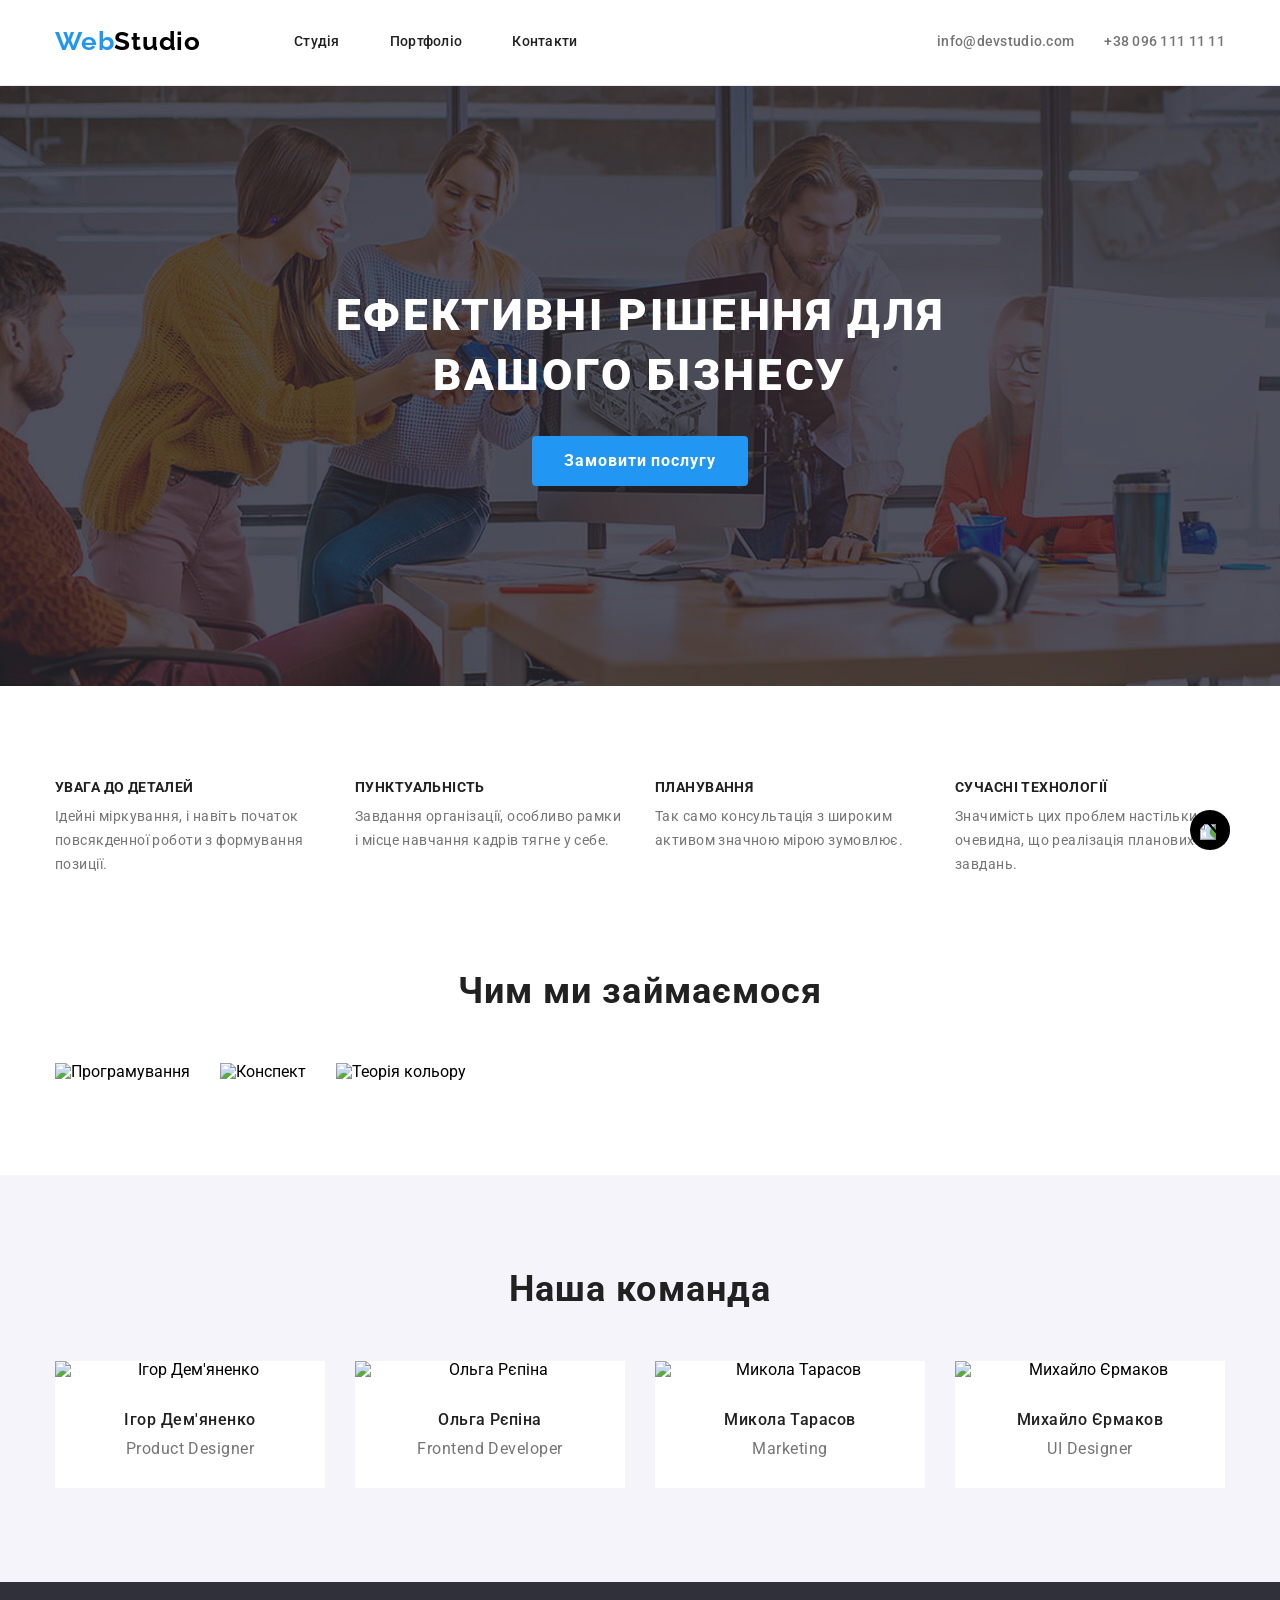
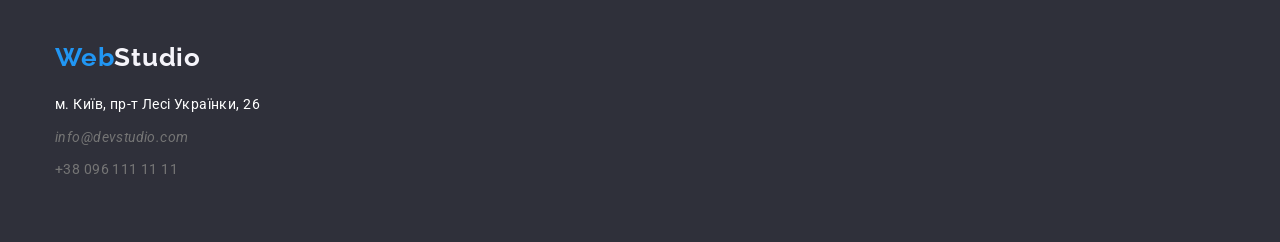
==== index.html @ 27363572 "shadow fix" ====
<!doctype html>
<html lang="uk">
  <head>
    <meta charset="UTF-8" />
    <meta name="viewport" content="width=device-width, initial-scale=1.0" />
    <title>WebStudio</title>
    <link
      rel="stylesheet"
      href="https://cdnjs.cloudflare.com/ajax/libs/modern-normalize/3.0.1/modern-normalize.min.css"
      integrity="sha512-q6WgHqiHlKyOqslT/lgBgodhd03Wp4BEqKeW6nNtlOY4quzyG3VoQKFrieaCeSnuVseNKRGpGeDU3qPmabCANg=="
      crossorigin="anonymous"
      referrerpolicy="no-referrer"
    />
    <link rel="preconnect" href="https://fonts.googleapis.com" />
    <link rel="preconnect" href="https://fonts.gstatic.com" crossorigin />
    <link
      href="https://fonts.googleapis.com/css2?family=Raleway:ital,wght@0,100..900;1,100..900&family=Roboto:ital,wght@0,100..900;1,100..900&display=swap"
      rel="stylesheet"
    />
    <link rel="stylesheet" href="css/reset.css" />
    <link rel="stylesheet" href="css/style.css" />
  
  </head>

  <body>
    <header class="header">
      <div class="container header-wrap">
        <a href="./index.html" class="header-logo">Web<span class="logo-accent">Studio</span></a>
<button class="mobile-menu-button" type="button" aria-label="Відкрити меню" aria-expanded="false">
  <span></span>
  <span></span>
  <span></span>
</button>

<div class="mobile-menu">
  <nav class="mobile-menu-nav" aria-label="Мобільна навігація">
    <ul>
      <li><a href="./index.html">Студія</a></li>
      <li><a href="./portfolio.html">Портфоліо</a></li>
      <li><a href="#">Контакти</a></li>
    </ul>
  </nav>

  <address class="mobile-menu-contacts">
    <a class="mobile-menu-phone" href="tel:+380961111111">+38 096 111 11 11</a>
    <a class="mobile-menu-mail" href="mailto:info@devstudio.com">info@devstudio.com</a>
  </address>

  <ul class="mobile-menu-socials">
    <li><a href="#" aria-label="Instagram">Instagram</a></li>
    <li><a href="#" aria-label="Twitter">Twitter</a></li>
    <li><a href="#" aria-label="Facebook">Facebook</a></li>
    <li><a href="#" aria-label="LinkedIn">LinkedIn</a></li>
  </ul>
</div>

<div class="mobile-overlay"></div>

        <nav class="header-nav">
          <ul class="header-list">
            <li class="header-item">
              <a class="header-link" href="./index.html">Студія</a>
            </li>
            <li class="header-item">
              <a class="header-link" href="portfolio.html">Портфоліо</a>
            </li>
            <li class="header-item">
              <a class="header-link" href="#">Контакти</a>
            </li>
          </ul>
        </nav>
        <address class="header-contacts">
          <ul class="header-contacts-list">
            <li class="header-mail">
              <a class="header-item" href="mailto:info@devstudio.com"
                >info@devstudio.com</a
              >
            </li>
            <li class="header-phone">
              <a class="header-item" href="tel:+380961111111"
                >+38 096 111 11 11</a
              >
            </li>
          </ul>
        </address>
      </div>
    </header>
    <main>
      <section id="qwe" class="hero">
        <div class="container">
          <h1 class="hero-title">
            ЕФЕКТИВНІ РІШЕННЯ ДЛЯ ВАШОГО БІЗНЕСУ
          </h1>
          <button class="hero-button" type="button">Замовити послугу</button>
        </div>
      </section>
      <section class="info">
        <div class="container">
          <ul class="info-all">
            <li class="info-list">
              <h4 class="info-title">УВАГА ДО ДЕТАЛЕЙ</h4>
              <p class="info-text">
                Ідейні міркування, і навіть початок повсякденної роботи з
                формування позиції.
              </p>
            </li>
            <li class="info-list">
              <h4 class="info-title">ПУНКТУАЛЬНІСТЬ</h4>
              <p class="info-text">
                Завдання організації, особливо рамки і місце навчання кадрів
                тягне у себе.
              </p>
            </li>
            <li class="info-list">
              <h4 class="info-title">ПЛАНУВАННЯ</h4>
              <p class="info-text">
                Так само консультація з широким активом значною мірою зумовлює.
              </p>
            </li>
            <li class="info-list">
              <h4 class="info-title">СУЧАСНІ ТЕХНОЛОГІЇ</h4>
              <p class="info-text">
                Значимість цих проблем настільки очевидна, що реалізація
                планових завдань.
              </p>
            </li>
          </ul>
        </div>
      </section>

      <section class="about">
        <div class="container">
          <h2 class="about-title">Чим ми займаємося</h2>
          <ul class="about-all">
            <li class="about-list">
              <img
                class="about-img"
                src="img/img1.jpg"
                alt="Програмування"
              />
            </li>
            <li class="about-list">
              <img
                class="about-img"
                src="img/img2.jpg"
                alt="Конспект"
              />
            </li>
            <li class="about-list">
              <img
                class="about-img"
                src="img/img3.jpg"
                alt="Теорія кольору"
              />
            </li>
          </ul>
        </div>
      </section>

      <section class="team">
        <div class="container">
          <h2 class="team-title">Наша команда</h2>
          <ul class="team-all">
            <li class="team-list">
              <img
                width="400"
                class="team-img"
                src="img/man1.jpg"
                alt="Ігор Дем'яненко"
              />
              <div class="team-content">
                <h3 class="team-subtitle">Ігор Дем'яненко</h3>
                <p class="team-text">Product Designer</p>
              </div>
            </li>
            <li class="team-list">
              <img
                width="400"
                class="team-img"
                src="img/man2.jpg"
                alt="Ольга Рєпіна"
              />
              <div class="team-content">
                <h3 class="team-subtitle">Ольга Рєпіна</h3>
                <p class="team-text">Frontend Developer</p>
              </div>
            </li>
            <li class="team-list">
              <img
                width="400"
                class="team-img"
                src="img/man3.jpg"
                alt="Микола Тарасов"
              />
              <div class="team-content">
                <h3 class="team-subtitle">Микола Тарасов</h3>
                <p class="team-text">Marketing</p>
              </div>
            </li>
            <li class="team-list">
              <img
                width="400"
                class="team-img"
                src="img/man4.jpg"
                alt="Михайло Єрмаков"
              />
              <div class="team-content">
                <h3 class="team-subtitle">Михайло Єрмаков</h3>
                <p class="team-text">UI Designer</p>
              </div>
            </li>
          </ul>
        </div>
      </section>
    </main>
    <footer class="footer">
      <div class="footer-all container">
        <a href="./index.html" class="footer-logo">Web<span class="footerlogo-accent">Studio</span></a>
        <address class="footer-address">
          <ul class="footer-list">
            <li class="footer-item">
              <a
                class="footer-map"
                target="_blank"
                href="https://www.google.com/maps/place/%D0%B1%D1%83%D0%BB.+%D0%9B%D0%B5%D1%81%D0%B8+%D0%A3%D0%BA%D1%80%D0%B0%D0%B8%D0%BD%D0%BA%D0%B8,+26,+%D0%9A%D0%B8%D0%B5%D0%B2,+%D0%A3%D0%BA%D1%80%D0%B0%D0%B8%D0%BD%D0%B0,+02000/@50.4265841,30.5358109,17z/data=!3m1!4b1!4m6!3m5!1s0x40d4cf0e033ecbe9:0x57a4dffefec77da0!8m2!3d50.4265807!4d30.5383858!16s%2Fg%2F1tctq5jv?authuser=0&entry=ttu&g_ep=EgoyMDI2MDQwOC4wIKXMDSoASAFQAw%3D%3D"
                >м. Київ, пр-т Лесі Українки, 26</a
              >
            </li>
            <li class="footer-item">
              <a class="footer-mail" href="mailto:info@devstudio.com"
                >info@devstudio.com</a
              >
            </li>
            <li class="footer-item">
              <a class="footer-phone" href="tel:+380961111111"
                >+38 096 111 11 11</a
              >
            </li>
          </ul>
        </address>
      </div>
    </footer>
    <a class="scroll" href="#qwe"><img class="scroll-icon" src="img/arrow.png" alt="arrow"></a>
    <script src="./js/mobile-menu.js"></script>
  </body>
</html>
---- css/style.css ----
:root {
  --primary-color: #ffffff;
  --secondary-color: #2196f3;
  --title-color: #212121;
  --text-color: #757575;
  --logo-color: #000000;
  --BG1-color: #2f303a;
  --BG2-color: #f5f4fa;
  --border-color: #ececec;
}

html {
  scroll-behavior: smooth;
}

.container {
  width: 100%;
  max-width: 1200px;
  margin: 0 auto;
  padding: 0 15px;
}

body {
  font-family: "Roboto", sans-serif;
}

.header {
  padding-top: 10px;
  padding-bottom: 10px;
  position: fixed;
  width: 100%;
  background: var(--primary-color);
  border-bottom: 1px solid var(--border-color);
}

.header-wrap {
  display: flex;
  align-items: center;
}

.header-logo {
  font-family: Raleway;
  color: var(--secondary-color);
  font-size: 26px;
  font-weight: 700;
  line-height: 1.38;
  letter-spacing: 0.78px;
  text-decoration: none;
  margin-right: 93px;

  animation-name: header-logo;
  animation-duration: 3000ms;
  animation-iteration-count: infinite;
  animation-direction: alternate;
  animation-timing-function: ease;
}

@keyframes header-logo {
  0% {
    transform: scale(0.7);
  }
  100% {
    transform: scale(1.1);
  }
}

.logo-accent {
  color: var(--logo-color);
}

.header-nav {
  display: none;
}

.header-list {
  align-items: center;
  display: flex;
  gap: 50px;
}

.header-item {
  position: relative;
  font-size: 14px;
  font-weight: 500;
  line-height: 1.14;
  letter-spacing: 0.28px;
  text-decoration: none;
  font-family: Roboto;
  color: var(--text-color);
  transition: color 250ms ease;
}

.header-list .header-item::after {
  content: "";
  display: block;
  width: 0;
  height: 4px;
  background: var(--secondary-color);
  position: absolute;
  left: 50%;
  bottom: -35.5px;
  border-radius: 2px;
  opacity: 0;
  transform: translateX(-50%);
  transition: width 180ms ease-out, opacity 180ms ease-out;
}

.header-list .header-item:hover::after,
.header-list .header-item:focus-within::after {
  width: 100%;
  opacity: 1;
}

.header-link {
  color: var(--title-color);
  font-size: 14px;
  font-weight: 500;
  line-height: 1.14;
  letter-spacing: 0.28px;
  text-decoration: none;
  font-family: Roboto;
  transition: color 250ms ease;
}

.header-link:hover {
  color: var(--secondary-color);
}

.header-contacts {
  font-size: 14px;
  font-weight: 500;
  line-height: 1.14;
  letter-spacing: 0.28px;
  color: #212121;
  font-family: Roboto;
  text-decoration: none;
  display: none;
  gap: 24px;
  margin-left: auto;
  font-style: normal;
}

.header-contacts-list {
  align-items: center;
  display: flex;
}

.header-item:hover {
  color: var(--secondary-color);
}

/* hero */

.hero {
  background-color: var(--BG1-color);
  background-image: linear-gradient(rgba(47, 48, 58, 0.4), rgba(47, 48, 58, 0.4)), url("../img/gradient.png");
  background-repeat: no-repeat;
  background-position: center;
  background-size: cover;
  padding-top: 118px;
  padding-bottom: 118px;
  text-align: center;
}

.hero-title {
  color: var(--primary-color);
  display: flex;
  justify-content: center;
  align-items: center;
  text-align: center;
  font-size: 26px;
  font-weight: 900;
  line-height: 1.62;
  letter-spacing: 1.56px;
  text-transform: uppercase;
  width: 100%;
  margin-bottom: 30px;
  margin-left: auto;
  margin-right: auto;

  animation-name: hero-title;
  animation-duration: 1000ms;
  animation-timing-function: ease-out;
}

@keyframes hero-title {
  0% {
    opacity: 0;
    transform: translateX(-150px);
  }
  100% {
    opacity: 1;
    transform: translateX(0);
  }
}

.hero-button {
  min-width: 200px;
  height: 50px;
  padding: 10px 32px;
  border-radius: 4px;
  background: var(--secondary-color);
  box-shadow: none;
  color: var(--primary-color);
  text-align: center;
  font-size: 16px;
  font-weight: 700;
  line-height: 1.87;
  letter-spacing: 0.96px;
  border: none;
  cursor: pointer;
  transition: box-shadow 250ms ease;

  animation-name: hero-button;
  animation-duration: 1000ms;
  animation-timing-function: ease-out;
}

.hero-button:hover,
.hero-button:focus-visible {
  box-shadow: 0 3px 6px rgba(0, 0, 0, 0.16);
}

@keyframes hero-button {
  0% {
    opacity: 0;
    transform: translateX(150px);
  }
  100% {
    opacity: 1;
    transform: translateX(0);
  }
}

/* info */

.info {
  padding-top: 94px;
  padding-bottom: 94px;
}

.info-all {
  display: flex;
  gap: 30px;
}

.info-title {
  margin-bottom: 10px;
  color: var(--title-color);
  font-family: Roboto;
  font-size: 14px;
  font-weight: 700;
  line-height: 1.14;
  letter-spacing: 0.42px;
  text-transform: uppercase;
}

.info-text {
  color: var(--text-color);
  font-size: 14px;
  font-weight: 400;
  line-height: 1.71;
  letter-spacing: 0.42px;
}

/* about */

.about {
  padding-bottom: 94px;
  display: none;
}

.about-title {
  color: var(--title-color);
  text-align: center;
  font-size: 36px;
  font-weight: 700;
  line-height: 1.16;
  letter-spacing: 1.08px;
  margin-bottom: 50px;
}

.about-all {
  display: flex;
  gap: 30px;
  list-style: none;
  max-width: 1170px;
}

.about-img {
  display: block;
  width: 100%;
  height: auto;
}

/* team */

.team {
  padding-top: 94px;
  padding-bottom: 94px;
  text-align: center;
  background-color: var(--BG2-color);
}

.team-all {
  display: flex;
  gap: 30px;
  margin: 0;
  padding: 0;
  list-style: none;
}

.team-list {
  width: calc((100% - 90px) / 4);
  background-color: var(--primary-color);
  text-align: center;
  padding-bottom: 30px;
  transition: box-shadow 250ms ease;
}

.team-list:hover,
.team-list:focus-within {
  box-shadow: 0 1px 3px 0 rgba(0, 0, 0, 0.12), 0 1px 1px 0 rgba(0, 0, 0, 0.14), 0 2px 1px 0 rgba(0, 0, 0, 0.2);
}

.team-img {
  display: block;
  width: 100%;
  height: auto;
  margin-bottom: 30px;
}

.team-content {
  padding: 0 10px;
}

.team-title {
  color: var(--title-color);
  text-align: center;
  font-family: Roboto, sans-serif;
  font-size: 36px;
  font-weight: 700;
  line-height: 1.16;
  letter-spacing: 1.08px;
  margin-bottom: 50px;
}

.team-subtitle {
  color: var(--title-color);
  text-align: center;
  font-family: Roboto, sans-serif;
  font-size: 16px;
  font-weight: 500;
  line-height: 1.19;
  letter-spacing: 0.48px;
  margin-bottom: 10px;
}

.team-text {
  color: var(--text-color);
  text-align: center;
  font-family: Roboto, sans-serif;
  font-size: 16px;
  font-weight: 400;
  line-height: 1.19;
  letter-spacing: 0.48px;
}

/* footer */

.footer {
  padding-top: 60px;
  padding-bottom: 60px;
  background-color: var(--BG1-color);
}

.footer-all {
  display: flex;
  flex-direction: column;
}

.footer-logo {
  display: inline-block;
  margin-bottom: 20px;
  color: var(--secondary-color);
  font-size: 26px;
  font-weight: 700;
  line-height: 1.19;
  letter-spacing: 0.78px;
  text-decoration: none;
  font-family: Raleway;
}

.footerlogo-accent {
  color: var(--BG2-color);
}

.footer-list {
  display: flex;
  flex-direction: column;
  gap: 9px;
}

.footer-map {
  color: var(--primary-color);
  font-size: 14px;
  font-weight: 400;
  line-height: 1.71;
  letter-spacing: 0.42px;
  text-decoration: none;
  font-style: normal;
  transition: color 250ms ease;
}

.footer-map:hover {
  color: var(--secondary-color);
}

.footer-mail {
  font-size: 14px;
  font-weight: 400;
  line-height: 1.71;
  letter-spacing: 0.42px;
  color: var(--text-color);
  text-decoration: none;
  transition: color 250ms ease;
}

.footer-mail:hover {
  color: var(--secondary-color);
}

.footer-phone {
  font-size: 14px;
  font-style: normal;
  font-weight: 400;
  line-height: 1.71;
  letter-spacing: 0.42px;
  color: var(--text-color);
  text-decoration: none;
  transition: color 250ms ease;
}

.footer-phone:hover {
  color: var(--secondary-color);
}

.scroll {
  width: 40px;
  height: 40px;
  border-radius: 50%;
  background: #000;
  display: flex;
  justify-content: center;
  align-items: center;
  position: fixed;
  bottom: 50px;
  right: 50px;
  transform: rotate(-90deg);
}

.scroll-icon {
  width: 20px;
  height: 20px;
}

/* Media */

@media (min-width: 480px) {
  .container {
    max-width: 480px;
  }
  .hero-title {
    width: 360px;
    font-size: 26px;
    font-weight: 900;
    line-height: 42px;
    letter-spacing: 1.56px;
  }
  .hero-button {
    font-size: 16px;
    font-weight: 700;
    line-height: 30px;
    letter-spacing: 0.96px;
  }
}

@media (min-width: 768px) {
  .container {
    max-width: 768px;
  }
  .hero {
    padding-top: 218px;
  }
  .header {
    padding-top: 21px;
    padding-bottom: 21px;
    position: fixed;
    width: 100%;
    background: var(--primary-color);
    border-bottom: 1px solid var(--border-color);
  }
  .header-logo {
    margin-right: 88px;
  }
  .header-nav {
    display: block;
  }
  .header-contacts {
    display: flex;
  }
  .header-contacts-list {
    flex-direction: column;
    gap: 10px;
  }
}

@media (min-width: 1200px) {
  .container {
    max-width: 1200px;
  }
  .header {
    padding-top: 24px;
    padding-bottom: 25px;
    position: fixed;
    width: 100%;
    background: var(--primary-color);
    border-bottom: 1px solid var(--border-color);
  }
  .header-logo {
    font-size: 26px;
    letter-spacing: 0.78px;
    margin-right: auto;
  }
  .header-contacts-list {
    flex-direction: row;
    gap: 30px;
  }
  .hero {
    padding-top: 200px;
    padding-bottom: 200px;
  }
  .hero-title {
    font-size: 44px;
    font-weight: 900;
    line-height: 1.36;
    letter-spacing: 2.64px;
    width: 696px;
  }
  .hero-button {
    min-width: 216px;
  }
}

@media (min-width: 768px) and (max-width: 1199px) {
  .info {
    padding-top: 60px;
    padding-bottom: 60px;
  }

  .info-all {
    display: flex;
    flex-wrap: wrap;
    gap: 30px;
    row-gap: 30px;
  }

  .info-list {
    flex-basis: calc((100% - 30px) / 2);
  }

  .info-title {
    text-align: left;
    font-size: 16px;
    font-weight: 700;
    line-height: 30px;
    letter-spacing: 0.96px;
  }

  .info-text {
    max-width: 354px;
    font-size: 14px;
    font-weight: 400;
    line-height: 24px;
    letter-spacing: 0.42px;
  }
}

@media (max-width: 767px) {
  .info {
    padding-top: 60px;
    padding-bottom: 60px;
  }

  .info-all {
    display: flex;
    flex-direction: column;
    gap: 30px;
  }

  .info-list {
    width: 100%;
  }

  .info-title {
    font-size: 14px;
    text-align: center;
    font-size: 14px;
    font-weight: 700;
    letter-spacing: 0.42px;
  }

  .info-text {
    font-size: 14px;
    text-align: left;
    max-width: 100%;
    font-size: 14px;
    font-weight: 400;
    line-height: 24px;
    letter-spacing: 0.42px;
  }
}

@media (min-width: 1200px) {
  .about {
    display: block;
  }
  .info {
    padding-top: 94px;
    padding-bottom: 94px;
  }

  .info-all {
    display: flex;
    gap: 30px;
  }

  .info-list {
    flex-basis: calc((100% - 90px) / 4);
  }

  .info-title {
    text-align: left;
  }

  .info-text {
    text-align: left;
    max-width: 100%;
  }
}

@media (min-width: 768px) and (max-width: 1199px) {
  .team {
    padding-top: 60px;
    padding-bottom: 60px;
  }

  .team-title {
    font-size: 28px;
    font-weight: 700;
    letter-spacing: 0.84px;
    margin-bottom: 30px;
  }

  .team-all {
    display: flex;
    flex-wrap: wrap;
    gap: 30px;
    justify-content: center;
  }

  .team-list {
    width: calc((100% - 30px) / 2);
    max-width: 354px;
    padding-bottom: 24px;
  }

  .team-img {
    margin-bottom: 30px;
  }

  .team-subtitle {
    font-size: 16px;
    font-weight: 500;
    letter-spacing: 0.48px;
    margin-bottom: 8px;
  }

  .team-text {
    font-size: 16px;
    font-weight: 400;
    letter-spacing: 0.48px;
  }
}

@media (max-width: 767px) {
  .team {
    padding-top: 60px;
    padding-bottom: 60px;
  }

  .team-title {
    font-size: 28px;
    font-weight: 700;
    letter-spacing: 0.84px;
    margin-bottom: 30px;
  }

  .team-all {
    display: flex;
    flex-direction: column;
    align-items: center;
    gap: 30px;
  }

  .team-list {
    width: 100%;
    max-width: 450px;
  }

  .team-img {
    margin-bottom: 30px;
  }

  .team-subtitle {
    font-size: 16px;
    font-weight: 500;
    letter-spacing: 0.48px;
    margin-bottom: 10px;
  }

  .team-text {
    font-size: 16px;
    font-weight: 400;
    letter-spacing: 0.48px;
  }
}

@media (min-width: 1200px) {
  .team {
    padding-top: 94px;
    padding-bottom: 94px;
  }

  .team-title {
    font-size: 36px;
    margin-bottom: 50px;
  }

  .team-all {
    display: flex;
    gap: 30px;
    justify-content: center;
  }

  .team-list {
    width: calc((100% - 90px) / 4);
    max-width: 270px;
    padding-bottom: 30px;
  }

  .team-img {
    margin-bottom: 30px;
  }

  .team-subtitle {
    font-size: 16px;
    margin-bottom: 10px;
  }

  .team-text {
    font-size: 16px;
  }
}

@media (max-width: 767px) {
  .footer-list {
    align-items: center;
  }
}

html,
body {
  width: 100%;
  max-width: 100%;
  overflow-x: hidden;
}

img {
  max-width: 100%;
  height: auto;
}

.mobile-menu-button,
.mobile-menu,
.mobile-overlay {
  display: none;
}

.container {
  width: 100%;
  max-width: 1200px;
  margin-left: auto;
  margin-right: auto;
  padding-left: 15px;
  padding-right: 15px;
}

.header {
  position: relative;
  z-index: 1000;
}

.header-wrap {
  align-items: center;
  position: relative;
}

.header-logo {
  margin-right: 0;
}

.header-nav,
.header-navigation {
  display: none;
}

.header-contacts {
  display: none;
}

.mobile-menu-button {
  position: relative;
  z-index: 1102;
  margin-left: auto;
  width: 40px;
  height: 40px;
  padding: 8px;
  border: 0;
  background: transparent;
  cursor: pointer;
  display: flex;
  flex-direction: column;
  justify-content: center;
  gap: 5px;
}

.mobile-menu-button span {
  display: block;
  width: 24px;
  height: 2px;
  margin: 0 auto;
  background: #212121;
  transition: transform 250ms ease, opacity 200ms ease;
}

.mobile-menu-button.is-open span:nth-child(1) {
  transform: translateY(7px) rotate(45deg);
}

.mobile-menu-button.is-open span:nth-child(2) {
  opacity: 0;
}

.mobile-menu-button.is-open span:nth-child(3) {
  transform: translateY(-7px) rotate(-45deg);
}

.mobile-menu {
  display: flex;
  position: fixed;
  z-index: 1101;
  top: 0;
  right: 0;
  width: 100%;
  height: 100dvh;
  min-height: 0;
  padding: 90px 40px 40px;
  background: #fff;
  flex-direction: column;
  transform: translateX(100%);
  transition: transform 300ms ease;
  overflow-y: hidden;
  overflow-x: hidden;
}

.mobile-menu.is-open {
  transform: translateX(0);
}

.mobile-menu-nav ul {
  display: flex;
  flex-direction: column;
  gap: 28px;
  list-style: none;
  padding: 0;
  margin: 0;
}

.mobile-menu-nav a {
  position: relative;
  display: inline-block;
  color: #212121;
  font-family: Roboto, sans-serif;
  font-size: 34px;
  font-weight: 500;
  line-height: 1.18;
  text-decoration: none;
  transition: color 250ms ease;
}

.mobile-menu-nav a:hover,
.mobile-menu-nav a:focus {
  color: #2196f3;
}

.mobile-menu-nav a::after {
  position: absolute;
  bottom: -6px;
  left: 50%;
  width: 0;
  height: 2px;
  content: "";
  background: #2196f3;
  border-radius: 2px;
  transform: translateX(-50%);
  transition: width 180ms ease-out;
}

.mobile-menu-nav a:hover::after,
.mobile-menu-nav a:focus::after {
  width: 100%;
}

.mobile-menu-contacts {
  display: flex;
  flex-direction: column;
  gap: 18px;
  margin-top: auto;
  padding-top: 50px;
  font-style: normal;
}

.mobile-menu-phone {
  color: #2196f3;
  font-family: Roboto, sans-serif;
  font-size: 24px;
  font-weight: 500;
  text-decoration: none;
}

.mobile-menu-mail {
  color: #757575;
  font-family: Roboto, sans-serif;
  font-size: 18px;
  text-decoration: none;
}

.mobile-menu-socials {
  display: flex;
  flex-wrap: wrap;
  gap: 10px 20px;
  margin: 30px 0 0;
  padding: 0;
  list-style: none;
}

.mobile-menu-socials li:not(:last-child) {
  padding-right: 20px;
  border-right: 1px solid #2196f3;
}

.mobile-menu-socials a {
  color: #2196f3;
  font-family: Roboto, sans-serif;
  font-size: 14px;
  font-weight: 500;
  text-decoration: none;
}

.mobile-overlay {
  position: fixed;
  z-index: 1050;
  inset: 0;
  background: rgba(0, 0, 0, 0.45);
  opacity: 0;
  visibility: hidden;
  pointer-events: none;
  transition: opacity 300ms ease, visibility 300ms ease;
}

.mobile-overlay.is-open {
  display: block;
  opacity: 1;
  visibility: visible;
  pointer-events: auto;
}

body.menu-open {
  overflow: hidden;
}

/* ---------- 480px ---------- */
@media (min-width: 480px) {
  .container {
    padding-left: 15px;
    padding-right: 15px;
  }

  .mobile-menu {
    width: 390px;
    max-width: 100%;
  }

  .mobile-menu-nav a {
    font-size: 36px;
  }

  .mobile-menu-phone {
    font-size: 26px;
  }
}

/* ---------- 768px ---------- */
@media (min-width: 768px) {
  .container {
    width: 100%;
    padding-left: 15px;
    padding-right: 15px;
  }

  .mobile-menu-button,
  .mobile-menu,
  .mobile-overlay {
    display: none !important;
  }

  .header-nav,
  .header-navigation {
    display: flex;
  }

  .header-contacts {
    display: flex;
  }

  .header-logo {
    margin-right: 60px;
  }
}

/* ---------- 1200px ---------- */
@media (min-width: 1200px) {
  .container {
    width: 1200px;
    padding-left: 15px;
    padding-right: 15px;
  }

  .header-logo {
    margin-right: 93px;
  }
}
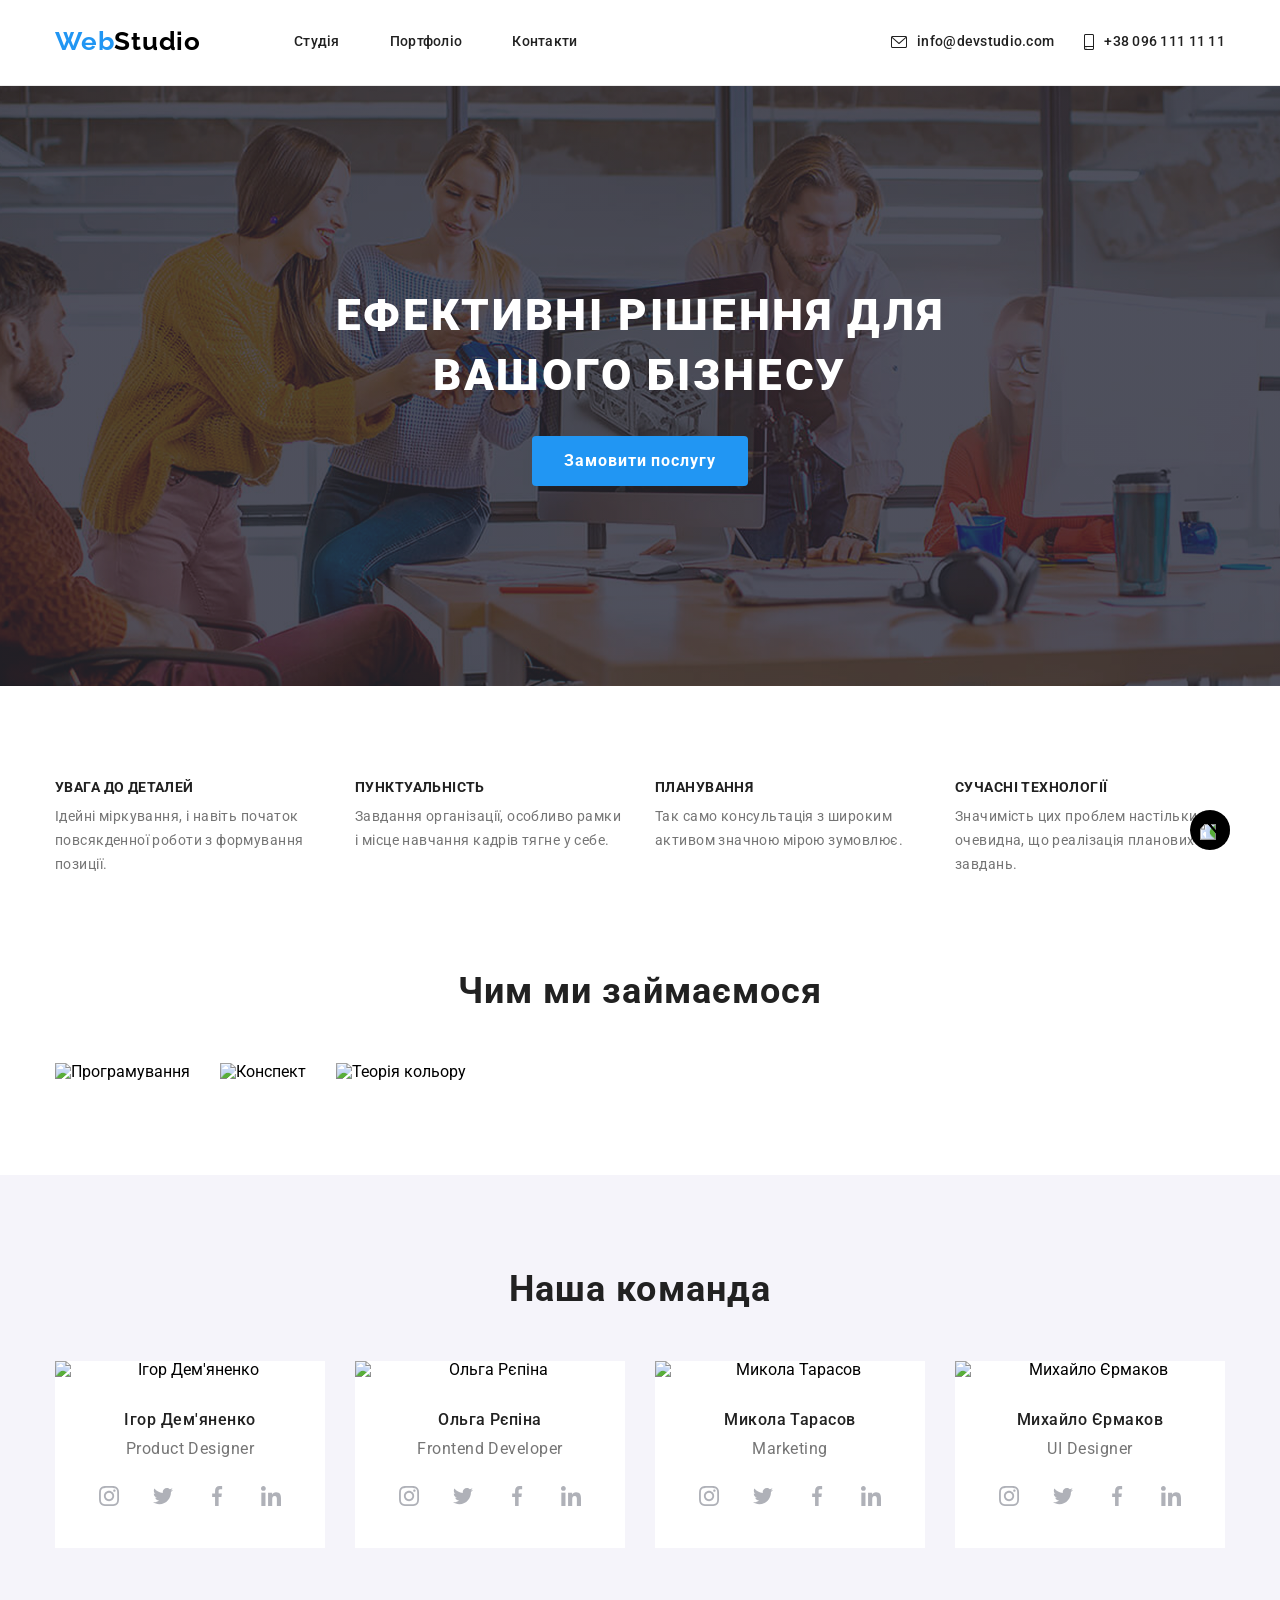
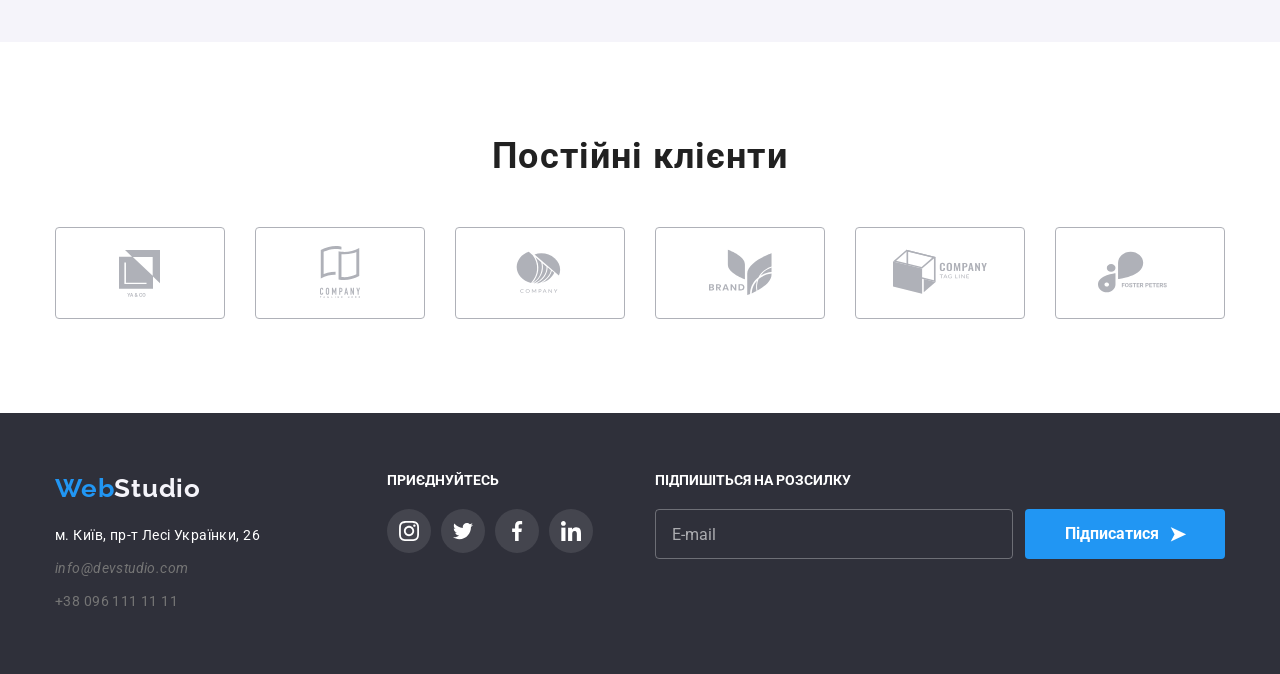
==== commit 48d0e6b5: "svg" ====
--- a/index.html
+++ b/index.html
@@ -72,14 +72,16 @@
         <address class="header-contacts">
           <ul class="header-contacts-list">
             <li class="header-mail">
-              <a class="header-item" href="mailto:info@devstudio.com"
-                >info@devstudio.com</a
-              >
+              <a class="header-item header-contacts-link" href="mailto:info@devstudio.com">
+                <svg class="header-icons" width="16" height="12" aria-hidden="true"><use href="img/symbol-defs.svg#email"></use></svg>
+                info@devstudio.com
+              </a>
             </li>
             <li class="header-phone">
-              <a class="header-item" href="tel:+380961111111"
-                >+38 096 111 11 11</a
-              >
+              <a class="header-item header-contacts-link" href="tel:+380961111111">
+                <svg class="header-icons" width="10" height="16" aria-hidden="true"><use href="img/symbol-defs.svg#smartphone"></use></svg>
+                +38 096 111 11 11
+              </a>
             </li>
           </ul>
         </address>
@@ -171,6 +173,12 @@
               <div class="team-content">
                 <h3 class="team-subtitle">Ігор Дем'яненко</h3>
                 <p class="team-text">Product Designer</p>
+                <ul class="team-social-list" aria-label="Соціальні мережі Ігоря Дем'яненка">
+                  <li><a class="team-social-link" href="#" aria-label="Instagram"><svg><use href="img/symbol-defs.svg#instagram"></use></svg></a></li>
+                  <li><a class="team-social-link" href="#" aria-label="Twitter"><svg><use href="img/symbol-defs.svg#twitter"></use></svg></a></li>
+                  <li><a class="team-social-link" href="#" aria-label="Facebook"><svg><use href="img/symbol-defs.svg#facebook-1"></use></svg></a></li>
+                  <li><a class="team-social-link" href="#" aria-label="LinkedIn"><svg><use href="img/symbol-defs.svg#linkedin"></use></svg></a></li>
+                </ul>
               </div>
             </li>
             <li class="team-list">
@@ -183,6 +191,9 @@
               <div class="team-content">
                 <h3 class="team-subtitle">Ольга Рєпіна</h3>
                 <p class="team-text">Frontend Developer</p>
+                <ul class="team-social-list" aria-label="Соціальні мережі Ольги Рєпіної">
+                  <li><a class="team-social-link" href="#" aria-label="Instagram"><svg><use href="img/symbol-defs.svg#instagram"></use></svg></a></li><li><a class="team-social-link" href="#" aria-label="Twitter"><svg><use href="img/symbol-defs.svg#twitter"></use></svg></a></li><li><a class="team-social-link" href="#" aria-label="Facebook"><svg><use href="img/symbol-defs.svg#facebook-1"></use></svg></a></li><li><a class="team-social-link" href="#" aria-label="LinkedIn"><svg><use href="img/symbol-defs.svg#linkedin"></use></svg></a></li>
+                </ul>
               </div>
             </li>
             <li class="team-list">
@@ -195,6 +206,9 @@
               <div class="team-content">
                 <h3 class="team-subtitle">Микола Тарасов</h3>
                 <p class="team-text">Marketing</p>
+                <ul class="team-social-list" aria-label="Соціальні мережі Миколи Тарасова">
+                  <li><a class="team-social-link" href="#" aria-label="Instagram"><svg><use href="img/symbol-defs.svg#instagram"></use></svg></a></li><li><a class="team-social-link" href="#" aria-label="Twitter"><svg><use href="img/symbol-defs.svg#twitter"></use></svg></a></li><li><a class="team-social-link" href="#" aria-label="Facebook"><svg><use href="img/symbol-defs.svg#facebook-1"></use></svg></a></li><li><a class="team-social-link" href="#" aria-label="LinkedIn"><svg><use href="img/symbol-defs.svg#linkedin"></use></svg></a></li>
+                </ul>
               </div>
             </li>
             <li class="team-list">
@@ -207,37 +221,92 @@
               <div class="team-content">
                 <h3 class="team-subtitle">Михайло Єрмаков</h3>
                 <p class="team-text">UI Designer</p>
+                <ul class="team-social-list" aria-label="Соціальні мережі Михайла Єрмака">
+                  <li><a class="team-social-link" href="#" aria-label="Instagram"><svg><use href="img/symbol-defs.svg#instagram"></use></svg></a></li><li><a class="team-social-link" href="#" aria-label="Twitter"><svg><use href="img/symbol-defs.svg#twitter"></use></svg></a></li><li><a class="team-social-link" href="#" aria-label="Facebook"><svg><use href="img/symbol-defs.svg#facebook-1"></use></svg></a></li><li><a class="team-social-link" href="#" aria-label="LinkedIn"><svg><use href="img/symbol-defs.svg#linkedin"></use></svg></a></li>
+                </ul>
               </div>
             </li>
+          </ul>
+        </div>
+      </section>
+      <section class="clients" aria-labelledby="clients-title">
+        <div class="container">
+          <h2 id="clients-title" class="clients-title">Постійні клієнти</h2>
+          <ul class="clients-list">
+            <li><a class="clients-link" href="#" aria-label="Клієнт 1"><svg><use href="img/symbol-defs.svg#client-logo-1"></use></svg></a></li>
+            <li><a class="clients-link" href="#" aria-label="Клієнт 2"><svg><use href="img/symbol-defs.svg#client-logo-2"></use></svg></a></li>
+            <li><a class="clients-link" href="#" aria-label="Клієнт 3"><svg><use href="img/symbol-defs.svg#client-logo-3"></use></svg></a></li>
+            <li><a class="clients-link" href="#" aria-label="Клієнт 4"><svg><use href="img/symbol-defs.svg#client-logo-4"></use></svg></a></li>
+            <li><a class="clients-link" href="#" aria-label="Клієнт 5"><svg><use href="img/symbol-defs.svg#client-logo-5"></use></svg></a></li>
+            <li><a class="clients-link" href="#" aria-label="Клієнт 6"><svg><use href="img/symbol-defs.svg#client-logo-6"></use></svg></a></li>
           </ul>
         </div>
       </section>
     </main>
     <footer class="footer">
-      <div class="footer-all container">
-        <a href="./index.html" class="footer-logo">Web<span class="footerlogo-accent">Studio</span></a>
-        <address class="footer-address">
-          <ul class="footer-list">
-            <li class="footer-item">
-              <a
-                class="footer-map"
-                target="_blank"
-                href="https://www.google.com/maps/place/%D0%B1%D1%83%D0%BB.+%D0%9B%D0%B5%D1%81%D0%B8+%D0%A3%D0%BA%D1%80%D0%B0%D0%B8%D0%BD%D0%BA%D0%B8,+26,+%D0%9A%D0%B8%D0%B5%D0%B2,+%D0%A3%D0%BA%D1%80%D0%B0%D0%B8%D0%BD%D0%B0,+02000/@50.4265841,30.5358109,17z/data=!3m1!4b1!4m6!3m5!1s0x40d4cf0e033ecbe9:0x57a4dffefec77da0!8m2!3d50.4265807!4d30.5383858!16s%2Fg%2F1tctq5jv?authuser=0&entry=ttu&g_ep=EgoyMDI2MDQwOC4wIKXMDSoASAFQAw%3D%3D"
-                >м. Київ, пр-т Лесі Українки, 26</a
-              >
-            </li>
-            <li class="footer-item">
-              <a class="footer-mail" href="mailto:info@devstudio.com"
-                >info@devstudio.com</a
-              >
-            </li>
-            <li class="footer-item">
-              <a class="footer-phone" href="tel:+380961111111"
-                >+38 096 111 11 11</a
-              >
-            </li>
-          </ul>
-        </address>
+      <div class="footer-box container">
+        <div class="footer-info">
+          <a href="./index.html" class="footer-logo">Web<span class="footerlogo-accent">Studio</span></a>
+          <address class="footer-address">
+            <ul class="footer-list">
+              <li class="footer-item">
+                <a
+                  class="footer-map"
+                  target="_blank"
+                  href="https://www.google.com/maps/place/%D0%B1%D1%83%D0%BB.+%D0%9B%D0%B5%D1%81%D0%B8+%D0%A3%D0%BA%D1%80%D0%B0%D0%B8%D0%BD%D0%BA%D0%B8,+26,+%D0%9A%D0%B8%D0%B5%D0%B2,+%D0%A3%D0%BA%D1%80%D0%B0%D0%B8%D0%BD%D0%B0,+02000/@50.4265841,30.5358109,17z/data=!3m1!4b1!4m6!3m5!1s0x40d4cf0e033ecbe9:0x57a4dffefec77da0!8m2!3d50.4265807!4d30.5383858!16s%2Fg%2F1tctq5jv?authuser=0&entry=ttu&g_ep=EgoyMDI2MDQwOC4wIKXMDSoASAFQAw%3D%3D"
+                  >м. Київ, пр-т Лесі Українки, 26</a
+                >
+              </li>
+              <li class="footer-item">
+                <a class="footer-mail" href="mailto:info@devstudio.com"
+                  >info@devstudio.com</a
+                >
+              </li>
+              <li class="footer-item">
+                <a class="footer-phone" href="tel:+380961111111"
+                  >+38 096 111 11 11</a
+                >
+              </li>
+            </ul>
+          </address>
+        </div>
+
+        <div class="footer-social">
+          <h3 class="footer-social-title">ПРИЄДНУЙТЕСЬ</h3>
+          <ul class="footer-social-list">
+            <li class="footer-social-item">
+              <a class="footer-social-link" href="#" aria-label="Instagram">
+                <svg class="footer-social-icon"><use href="img/symbol-defs.svg#instagram"></use></svg>
+              </a>
+            </li>
+            <li class="footer-social-item">
+              <a class="footer-social-link" href="#" aria-label="Twitter">
+                <svg class="footer-social-icon"><use href="img/symbol-defs.svg#twitter"></use></svg>
+              </a>
+            </li>
+            <li class="footer-social-item">
+              <a class="footer-social-link" href="#" aria-label="Facebook">
+                <svg class="footer-social-icon"><use href="img/symbol-defs.svg#facebook-1"></use></svg>
+              </a>
+            </li>
+            <li class="footer-social-item">
+              <a class="footer-social-link" href="#" aria-label="LinkedIn">
+                <svg class="footer-social-icon"><use href="img/symbol-defs.svg#linkedin"></use></svg>
+              </a>
+            </li>
+          </ul>
+        </div>
+
+        <div class="footer-subscribe">
+          <h3 class="footer-social-title">ПІДПИШІТЬСЯ НА РОЗСИЛКУ</h3>
+          <form class="subscribe-form">
+            <input class="subscribe-input" type="email" name="email" placeholder="E-mail" />
+            <button class="subscribe-button" type="submit">
+              Підписатися
+              <span class="subscribe-icon">➤</span>
+            </button>
+          </form>
+        </div>
       </div>
     </footer>
     <a class="scroll" href="#qwe"><img class="scroll-icon" src="img/arrow.png" alt="arrow"></a>
--- a/css/style.css
+++ b/css/style.css
@@ -143,6 +143,25 @@
 .header-contacts-list {
   align-items: center;
   display: flex;
+}
+
+.header-contacts-link {
+  display: flex;
+  align-items: center;
+  gap: 10px;
+  color: #212121;
+  text-decoration: none;
+  transition: color 250ms ease;
+}
+
+.header-contacts-link:hover,
+.header-contacts-link:focus {
+  color: var(--secondary-color);
+}
+
+.header-icons {
+  fill: currentColor;
+  transition: fill 250ms ease;
 }
 
 .header-item:hover {
@@ -366,6 +385,96 @@
   letter-spacing: 0.48px;
 }
 
+.team-social-list {
+  display: flex;
+  justify-content: center;
+  gap: 10px;
+  margin-top: 16px;
+  padding: 0;
+  list-style: none;
+}
+
+.team-social-link {
+  display: flex;
+  align-items: center;
+  justify-content: center;
+  width: 44px;
+  height: 44px;
+  border-radius: 50%;
+  color: #afb1b8;
+  transition: color 250ms ease, background-color 250ms ease;
+}
+
+.team-social-link svg {
+  width: 20px;
+  height: 20px;
+  fill: currentColor;
+}
+
+.team-social-link:hover,
+.team-social-link:focus {
+  color: #fff;
+  background-color: var(--secondary-color);
+}
+
+/* clients */
+
+.clients {
+  padding-top: 94px;
+  padding-bottom: 94px;
+  background-color: var(--primary-color);
+}
+
+.clients-title {
+  color: var(--title-color);
+  text-align: center;
+  font-family: Roboto, sans-serif;
+  font-size: 36px;
+  font-weight: 700;
+  line-height: 1.16;
+  letter-spacing: 1.08px;
+  margin-bottom: 50px;
+}
+
+.clients-list {
+  display: flex;
+  flex-wrap: wrap;
+  justify-content: center;
+  gap: 30px;
+  margin: 0;
+  padding: 0;
+  list-style: none;
+}
+
+.clients-list li {
+  width: 170px;
+  height: 92px;
+}
+
+.clients-link {
+  width: 100%;
+  height: 100%;
+  display: flex;
+  align-items: center;
+  justify-content: center;
+  border: 1px solid #afb1b8;
+  border-radius: 4px;
+  color: #afb1b8;
+  transition: border-color 250ms ease, color 250ms ease;
+}
+
+.clients-link svg {
+  width: 106px;
+  height: 60px;
+  fill: currentColor;
+}
+
+.clients-link:hover,
+.clients-link:focus {
+  border-color: var(--secondary-color);
+  color: var(--secondary-color);
+}
+
 /* footer */
 
 .footer {
@@ -374,9 +483,16 @@
   background-color: var(--BG1-color);
 }
 
-.footer-all {
-  display: flex;
-  flex-direction: column;
+.footer-box {
+  display: flex;
+  align-items: flex-start;
+  justify-content: space-between;
+  flex-wrap: wrap;
+  gap: 30px;
+}
+
+.footer-info {
+  width: 270px;
 }
 
 .footer-logo {
@@ -443,6 +559,108 @@
 
 .footer-phone:hover {
   color: var(--secondary-color);
+}
+
+/* footer social */
+
+.footer-social-title {
+  color: var(--primary-color);
+  font-size: 14px;
+  font-weight: 700;
+  line-height: 1.14;
+  margin: 0 0 20px;
+}
+
+.footer-social-list {
+  display: flex;
+  gap: 10px;
+  list-style: none;
+  padding: 0;
+  margin: 0;
+}
+
+.footer-social-link {
+  width: 44px;
+  height: 44px;
+  border-radius: 50%;
+  background-color: rgba(255, 255, 255, 0.1);
+  display: flex;
+  align-items: center;
+  justify-content: center;
+  color: var(--primary-color);
+  transition: background-color 250ms ease, color 250ms ease;
+}
+
+.footer-social-link:hover,
+.footer-social-link:focus {
+  background-color: var(--secondary-color);
+}
+
+.footer-social-icon {
+  width: 20px;
+  height: 20px;
+  fill: currentColor;
+}
+
+/* footer subscribe */
+
+.footer-subscribe {
+  width: 570px;
+  max-width: 100%;
+}
+
+.subscribe-form {
+  display: flex;
+  align-items: center;
+  gap: 12px;
+  flex-wrap: wrap;
+}
+
+.subscribe-input {
+  width: 358px;
+  max-width: 100%;
+  height: 50px;
+  padding: 0 16px;
+  border: 1px solid rgba(255, 255, 255, 0.3);
+  border-radius: 4px;
+  background-color: transparent;
+  color: var(--primary-color);
+  outline: none;
+}
+
+.subscribe-input::placeholder {
+  color: rgba(255, 255, 255, 0.6);
+}
+
+.subscribe-input:focus {
+  border-color: var(--secondary-color);
+}
+
+.subscribe-button {
+  width: 200px;
+  height: 50px;
+  border: none;
+  border-radius: 4px;
+  background-color: var(--secondary-color);
+  color: var(--primary-color);
+  font-size: 16px;
+  font-weight: 700;
+  line-height: 1.87;
+  display: flex;
+  align-items: center;
+  justify-content: center;
+  gap: 10px;
+  cursor: pointer;
+  transition: background-color 250ms ease;
+}
+
+.subscribe-button:hover,
+.subscribe-button:focus {
+  background-color: #188ce8;
+}
+
+.subscribe-icon {
+  font-size: 20px;
 }
 
 .scroll {
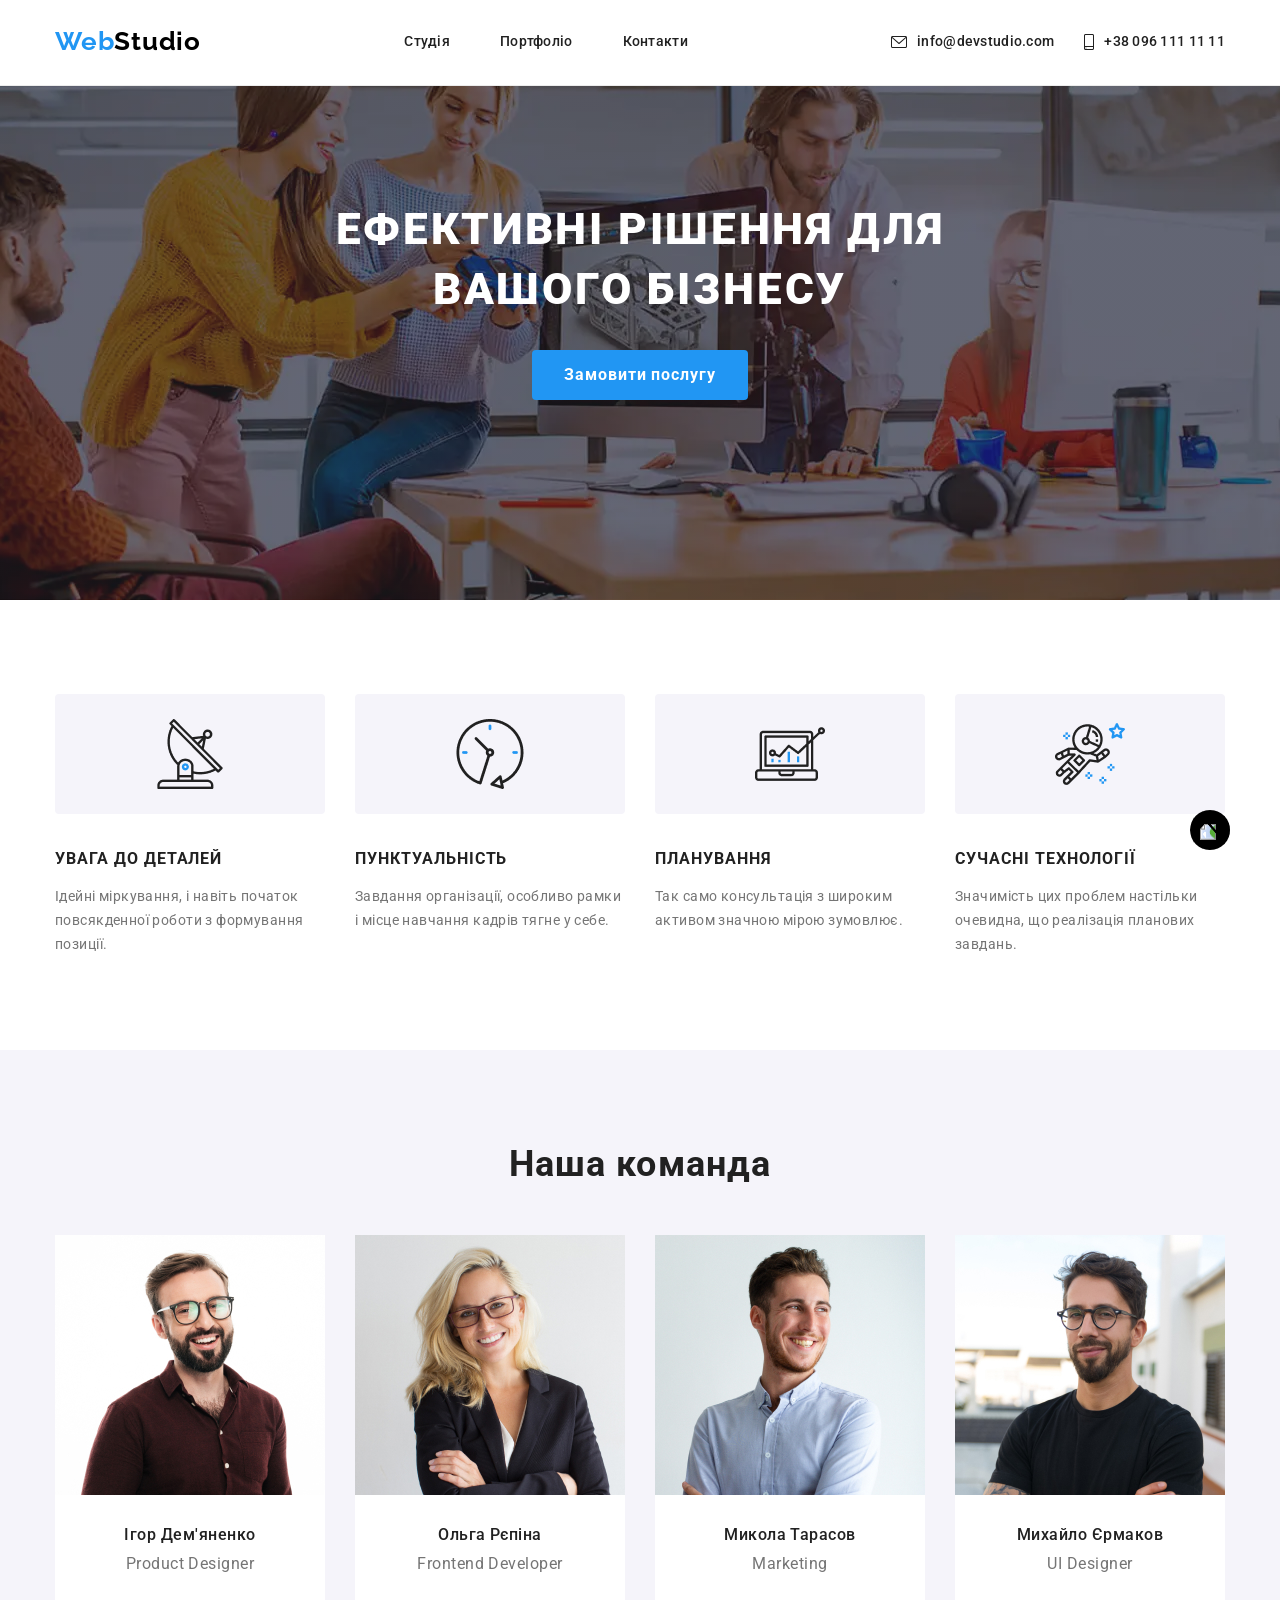
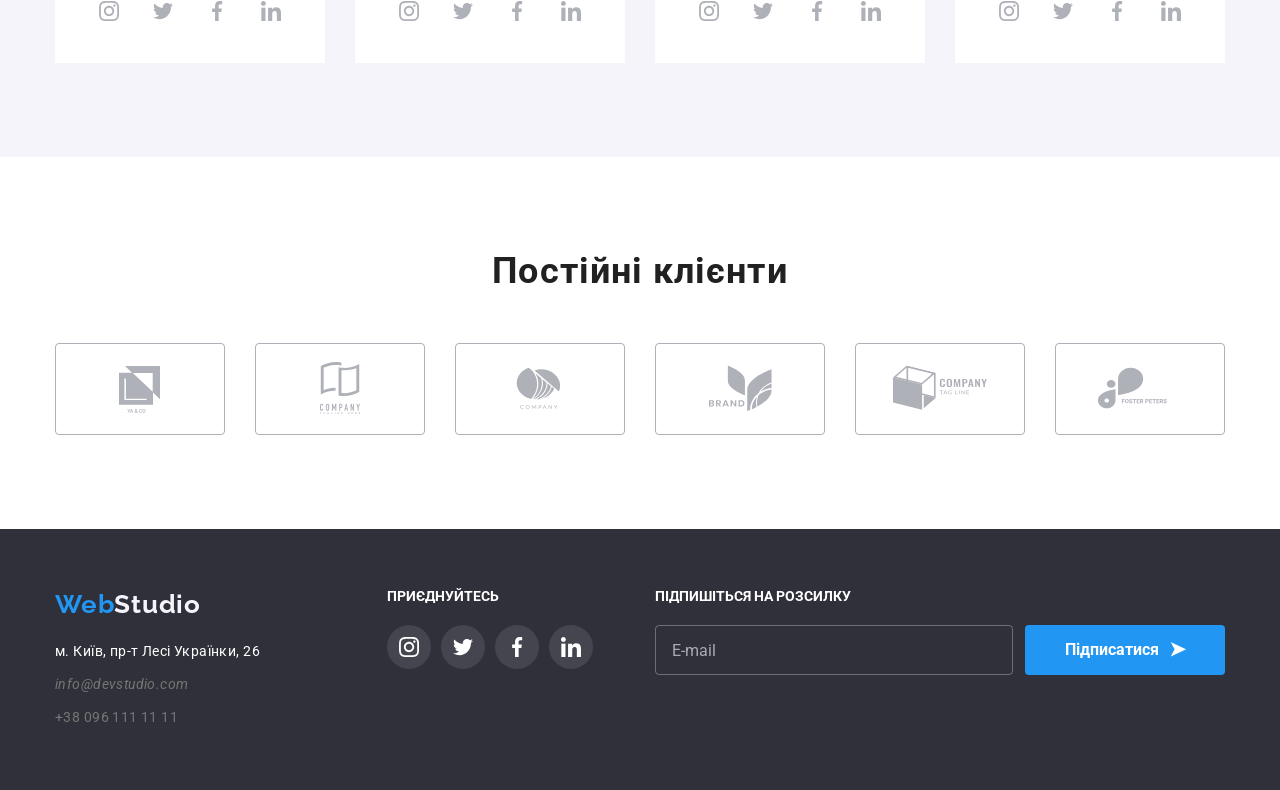
==== commit a19cc9f1: "adaptive, 2x and 3x img" ====
--- a/index.html
+++ b/index.html
@@ -17,12 +17,81 @@
       href="https://fonts.googleapis.com/css2?family=Raleway:ital,wght@0,100..900;1,100..900&family=Roboto:ital,wght@0,100..900;1,100..900&display=swap"
       rel="stylesheet"
     />
-    <link rel="stylesheet" href="css/reset.css" />
-    <link rel="stylesheet" href="css/style.css" />
+    <link rel="stylesheet" href="style/main.min.css" />
   
   </head>
 
+
+
   <body>
+
+    <div class="backdrop is-hidden" data-modal>
+    <div class="modal">
+  
+      <button class="modal-close" type="button" data-modal-close>
+        &times;
+      </button>
+  
+      <h2 class="modal-title">
+        Залиште свої дані, ми вам передзвонимо
+      </h2>
+  
+      <form class="modal-form">
+  
+        <label class="modal-label">
+          Ім'я
+          <span class="modal-input-wrap">
+            <input class="modal-input" type="text" name="name" required>
+            <svg class="modal-icon">
+              <use href="./img/symbol-defs.svg#person"></use>
+            </svg>
+          </span>
+        </label>
+  
+        <label class="modal-label">
+          Телефон
+          <span class="modal-input-wrap">
+            <input class="modal-input" type="tel" name="tel" required>
+            <svg class="modal-icon">
+              <use href="./img/symbol-defs.svg#phone"></use>
+            </svg>
+          </span>
+        </label>
+  
+        <label class="modal-label">
+          Пошта
+          <span class="modal-input-wrap">
+            <input class="modal-input" type="email" name="email" required>
+            <svg class="modal-icon">
+              <use href="./img/symbol-defs.svg#email"></use>
+            </svg>
+          </span>
+        </label>
+  
+        <label class="modal-label">
+          Коментар
+          <textarea class="modal-textarea" name="comment" placeholder="Введіть текст"></textarea>
+        </label>
+  
+        <label class="modal-checkbox-label">
+          <input class="modal-checkbox" type="checkbox" required>
+  
+          <span class="modal-checkbox-text">
+            Погоджуюся з розсилкою та приймаю
+            <a href="#">Умови договору</a>
+          </span>
+        </label>
+  
+        <button class="modal-submit" type="submit">
+          Відправити
+        </button>
+  
+      </form>
+    </div>
+  </div>
+
+
+
     <header class="header">
       <div class="container header-wrap">
         <a href="./index.html" class="header-logo">Web<span class="logo-accent">Studio</span></a>
@@ -87,6 +156,9 @@
         </address>
       </div>
     </header>
+
+
+
     <main>
       <section id="qwe" class="hero">
         <div class="container">
@@ -100,6 +172,9 @@
         <div class="container">
           <ul class="info-all">
             <li class="info-list">
+              <div class="info-img-div">
+                <img class="info-img" src="img/antenna-1.png" alt="" />
+              </div>
               <h4 class="info-title">УВАГА ДО ДЕТАЛЕЙ</h4>
               <p class="info-text">
                 Ідейні міркування, і навіть початок повсякденної роботи з
@@ -107,6 +182,9 @@
               </p>
             </li>
             <li class="info-list">
+              <div class="info-img-div">
+                <img class="info-img" src="img/clock-1.png" alt="" />
+              </div>
               <h4 class="info-title">ПУНКТУАЛЬНІСТЬ</h4>
               <p class="info-text">
                 Завдання організації, особливо рамки і місце навчання кадрів
@@ -114,12 +192,18 @@
               </p>
             </li>
             <li class="info-list">
+              <div class="info-img-div">
+                <img class="info-img" src="img/diagram-1.png" alt="" />
+              </div>
               <h4 class="info-title">ПЛАНУВАННЯ</h4>
               <p class="info-text">
                 Так само консультація з широким активом значною мірою зумовлює.
               </p>
             </li>
             <li class="info-list">
+              <div class="info-img-div">
+                <img class="info-img" src="img/astronaut-1.png" alt="" />
+              </div>
               <h4 class="info-title">СУЧАСНІ ТЕХНОЛОГІЇ</h4>
               <p class="info-text">
                 Значимість цих проблем настільки очевидна, що реалізація
@@ -135,25 +219,22 @@
           <h2 class="about-title">Чим ми займаємося</h2>
           <ul class="about-all">
             <li class="about-list">
-              <img
-                class="about-img"
-                src="img/img1.jpg"
-                alt="Програмування"
-              />
+              <picture>
+                <source srcset="img/adaptive/desktop/first-desktop@1x.jpg 1x, img/adaptive/desktop/first-desktop@2x.jpg 2x" />
+                <img class="about-img" src="img/adaptive/desktop/first-desktop@1x.jpg" alt="Програмування" />
+              </picture>
             </li>
             <li class="about-list">
-              <img
-                class="about-img"
-                src="img/img2.jpg"
-                alt="Конспект"
-              />
+              <picture>
+                <source srcset="img/adaptive/desktop/second-desktop@1x.jpg 1x, img/adaptive/desktop/second-desktop@2x.jpg 2x" />
+                <img class="about-img" src="img/adaptive/desktop/second-desktop@1x.jpg" alt="Конспект" />
+              </picture>
             </li>
             <li class="about-list">
-              <img
-                class="about-img"
-                src="img/img3.jpg"
-                alt="Теорія кольору"
-              />
+              <picture>
+                <source srcset="img/adaptive/desktop/third-desktop@1x.jpg 1x, img/adaptive/desktop/third-desktop@2x.jpg 2x" />
+                <img class="about-img" src="img/adaptive/desktop/third-desktop@1x.jpg" alt="Теорія кольору" />
+              </picture>
             </li>
           </ul>
         </div>
@@ -164,12 +245,12 @@
           <h2 class="team-title">Наша команда</h2>
           <ul class="team-all">
             <li class="team-list">
-              <img
-                width="400"
-                class="team-img"
-                src="img/man1.jpg"
-                alt="Ігор Дем'яненко"
-              />
+              <picture>
+                <source media="(min-width: 1200px)" srcset="img/adaptive/desktop/igor-desktop@1x.jpg 1x, img/adaptive/desktop/igor-desktop@2x.jpg 2x" />
+                <source media="(min-width: 768px)" srcset="img/adaptive/tablet/igor-tablet@1x.jpg 1x, img/adaptive/tablet/igor-tablet@2x.jpg 2x" />
+                <source media="(max-width: 767px)" srcset="img/adaptive/mobile/igor-mobile@1x.jpg 1x, img/adaptive/mobile/igor-mobile@2x.jpg 2x" />
+                <img width="270" class="team-img" src="img/adaptive/mobile/igor-mobile@1x.jpg" srcset="img/adaptive/mobile/igor-mobile@1x.jpg 1x, img/adaptive/mobile/igor-mobile@2x.jpg 2x" alt="Ігор Дем'яненко" />
+              </picture>
               <div class="team-content">
                 <h3 class="team-subtitle">Ігор Дем'яненко</h3>
                 <p class="team-text">Product Designer</p>
@@ -182,12 +263,12 @@
               </div>
             </li>
             <li class="team-list">
-              <img
-                width="400"
-                class="team-img"
-                src="img/man2.jpg"
-                alt="Ольга Рєпіна"
-              />
+              <picture>
+                <source media="(min-width: 1200px)" srcset="img/adaptive/desktop/olga-desktop@1x.jpg 1x, img/adaptive/desktop/olga-desktop@2x.jpg 2x" />
+                <source media="(min-width: 768px)" srcset="img/adaptive/tablet/olga-tablet@1x.jpg 1x, img/adaptive/tablet/olga-tablet@2x.jpg 2x" />
+                <source media="(max-width: 767px)" srcset="img/adaptive/mobile/olga-mobile@1x.jpg 1x, img/adaptive/mobile/olga-mobile@2x.jpg 2x" />
+                <img width="270" class="team-img" src="img/adaptive/mobile/olga-mobile@1x.jpg" srcset="img/adaptive/mobile/olga-mobile@1x.jpg 1x, img/adaptive/mobile/olga-mobile@2x.jpg 2x" alt="Ольга Рєпіна" />
+              </picture>
               <div class="team-content">
                 <h3 class="team-subtitle">Ольга Рєпіна</h3>
                 <p class="team-text">Frontend Developer</p>
@@ -197,12 +278,12 @@
               </div>
             </li>
             <li class="team-list">
-              <img
-                width="400"
-                class="team-img"
-                src="img/man3.jpg"
-                alt="Микола Тарасов"
-              />
+              <picture>
+                <source media="(min-width: 1200px)" srcset="img/adaptive/desktop/mikola-desktop@1x.jpg 1x, img/adaptive/desktop/mikola-desktop@2x.jpg 2x" />
+                <source media="(min-width: 768px)" srcset="img/adaptive/tablet/mikola-tablet@1x.jpg 1x, img/adaptive/tablet/mikola-tablet@2x.jpg 2x" />
+                <source media="(max-width: 767px)" srcset="img/adaptive/mobile/mikola-mobile@1x.jpg 1x, img/adaptive/mobile/mikola-mobile@2x.jpg 2x" />
+                <img width="270" class="team-img" src="img/adaptive/mobile/mikola-mobile@1x.jpg" srcset="img/adaptive/mobile/mikola-mobile@1x.jpg 1x, img/adaptive/mobile/mikola-mobile@2x.jpg 2x" alt="Микола Тарасов" />
+              </picture>
               <div class="team-content">
                 <h3 class="team-subtitle">Микола Тарасов</h3>
                 <p class="team-text">Marketing</p>
@@ -212,12 +293,12 @@
               </div>
             </li>
             <li class="team-list">
-              <img
-                width="400"
-                class="team-img"
-                src="img/man4.jpg"
-                alt="Михайло Єрмаков"
-              />
+              <picture>
+                <source media="(min-width: 1200px)" srcset="img/adaptive/desktop/mixailo-desktop@1x.jpg 1x, img/adaptive/desktop/mixailo-desktop@2x.jpg 2x" />
+                <source media="(min-width: 768px)" srcset="img/adaptive/tablet/mixailo-tablet@1x.jpg 1x, img/adaptive/tablet/mixailo-tablet@2x.jpg 2x" />
+                <source media="(max-width: 767px)" srcset="img/adaptive/mobile/mixailo-mobile@1x.jpg 1x, img/adaptive/mobile/mixailo-mobile@2x.jpg 2x" />
+                <img width="270" class="team-img" src="img/adaptive/mobile/mixailo-mobile@1x.jpg" srcset="img/adaptive/mobile/mixailo-mobile@1x.jpg 1x, img/adaptive/mobile/mixailo-mobile@2x.jpg 2x" alt="Михайло Єрмаков" />
+              </picture>
               <div class="team-content">
                 <h3 class="team-subtitle">Михайло Єрмаков</h3>
                 <p class="team-text">UI Designer</p>
@@ -243,6 +324,9 @@
         </div>
       </section>
     </main>
+
+
+
     <footer class="footer">
       <div class="footer-box container">
         <div class="footer-info">
@@ -309,6 +393,9 @@
         </div>
       </div>
     </footer>
+
+
+
     <a class="scroll" href="#qwe"><img class="scroll-icon" src="img/arrow.png" alt="arrow"></a>
     <script src="./js/mobile-menu.js"></script>
   </body>
--- a/style/main.min.css
+++ b/style/main.min.css
@@ -0,0 +1,3 @@
+.about{padding-bottom:94px;display:none}.about-title{color:#212121;text-align:center;font-size:36px;font-weight:700;line-height:1.16;letter-spacing:1.08px;margin-bottom:50px}.about-all{display:flex;gap:30px;list-style:none;max-width:1170px}.about-img{display:block;width:100%;height:auto}.clients{padding-top:94px;padding-bottom:94px;background-color:#fff}.clients-title{color:#212121;text-align:center;font-family:Roboto,sans-serif;font-size:36px;font-weight:700;line-height:1.16;letter-spacing:1.08px;margin-bottom:50px}.clients-list{display:flex;flex-wrap:wrap;justify-content:center;gap:30px;margin:0;padding:0;list-style:none}.clients-list li{width:170px;height:92px}.clients-link{width:100%;height:100%;display:flex;align-items:center;justify-content:center;border:1px solid #afb1b8;border-radius:4px;color:#afb1b8;transition:border-color 250ms ease,color 250ms ease}.clients-link svg{width:106px;height:60px;fill:currentColor}.clients-link:hover,.clients-link:focus{border-color:#2196f3;color:#2196f3}.footer{padding-top:60px;padding-bottom:60px;background-color:#2f303a}.footer-box{display:flex;align-items:flex-start;justify-content:space-between;flex-wrap:wrap;gap:30px}.footer-info{width:270px}.footer-logo{display:inline-block;margin-bottom:20px;color:#2196f3;font-size:26px;font-weight:700;line-height:1.19;letter-spacing:.78px;text-decoration:none;font-family:Raleway}.footerlogo-accent{color:#f5f4fa}.footer-list{display:flex;flex-direction:column;gap:9px}.footer-map{color:#fff;font-size:14px;font-weight:400;line-height:1.71;letter-spacing:.42px;text-decoration:none;font-style:normal;transition:color 250ms ease}.footer-map:hover{color:#2196f3}.footer-mail{font-size:14px;font-weight:400;line-height:1.71;letter-spacing:.42px;color:#757575;text-decoration:none;transition:color 250ms ease}.footer-mail:hover{color:#2196f3}.footer-phone{font-size:14px;font-style:normal;font-weight:400;line-height:1.71;letter-spacing:.42px;color:#757575;text-decoration:none;transition:color 250ms ease}.footer-phone:hover{color:#2196f3}.footer-social-title{color:#fff;font-size:14px;font-weight:700;line-height:1.14;margin:0 0 20px}.footer-social-list{display:flex;gap:10px;list-style:none;padding:0;margin:0}.footer-social-link{width:44px;height:44px;border-radius:50%;background-color:hsla(0,0%,100%,.1);display:flex;align-items:center;justify-content:center;color:#fff;transition:background-color 250ms ease,color 250ms ease}.footer-social-link:hover,.footer-social-link:focus{background-color:#2196f3}.footer-social-icon{width:20px;height:20px;fill:currentColor}.footer-subscribe{width:570px;max-width:100%}.subscribe-form{display:flex;align-items:center;gap:12px;flex-wrap:wrap}.subscribe-input{width:358px;max-width:100%;height:50px;padding:0 16px;border:1px solid hsla(0,0%,100%,.3);border-radius:4px;background-color:rgba(0,0,0,0);color:#fff;outline:none}.subscribe-input::-moz-placeholder{color:hsla(0,0%,100%,.6)}.subscribe-input::placeholder{color:hsla(0,0%,100%,.6)}.subscribe-input:focus{border-color:#2196f3}.subscribe-button{width:200px;height:50px;border:none;border-radius:4px;background-color:#2196f3;color:#fff;font-size:16px;font-weight:700;line-height:1.87;display:flex;align-items:center;justify-content:center;gap:10px;cursor:pointer;transition:background-color 250ms ease}.subscribe-button:hover,.subscribe-button:focus{background-color:#188ce8}.subscribe-icon{font-size:20px}.scroll{width:40px;height:40px;border-radius:50%;background:#000;display:flex;justify-content:center;align-items:center;position:fixed;bottom:50px;right:50px;transform:rotate(-90deg)}.scroll-icon{width:20px;height:20px}.header-list{margin:0;padding:0;list-style:none}.header{padding-top:10px;padding-bottom:10px;position:fixed;width:100%;background:#fff;border-bottom:1px solid #ececec}.header-wrap{display:flex;align-items:center}.header-logo{font-family:Raleway;color:#2196f3;font-size:26px;font-weight:700;line-height:1.38;letter-spacing:.78px;text-decoration:none;margin-right:93px;animation-name:header-logo;animation-duration:3000ms;animation-iteration-count:infinite;animation-direction:alternate;animation-timing-function:ease}@keyframes header-logo{0%{transform:scale(0.7)}100%{transform:scale(1.1)}}.logo-accent{color:#000}.header-nav{display:none}.header-list{align-items:center;display:flex;gap:50px}.header-item{position:relative;font-size:14px;font-weight:500;line-height:1.14;letter-spacing:.28px;text-decoration:none;font-family:Roboto;color:#757575;transition:color 250ms ease}.header-item:hover{color:#2196f3}.header-list .header-item::after{content:"";display:block;width:0;height:4px;background:#2196f3;position:absolute;left:50%;bottom:-35.5px;border-radius:2px;opacity:0;transform:translateX(-50%);transition:width 180ms ease-out,opacity 180ms ease-out}.header-list .header-item:hover::after,.header-list .header-item:focus-within::after{width:100%;opacity:1}.header-link{color:#212121;font-size:14px;font-weight:500;line-height:1.14;letter-spacing:.28px;text-decoration:none;font-family:Roboto;transition:color 250ms ease}.header-link:hover{color:#2196f3}.header-contacts{font-size:14px;font-weight:500;line-height:1.14;letter-spacing:.28px;color:#212121;font-family:Roboto;text-decoration:none;display:none;gap:24px;margin-left:auto;font-style:normal}.header-contacts-list{align-items:center;display:flex}.header-contacts-link{display:flex;align-items:center;gap:10px;color:#212121;text-decoration:none;transition:color 250ms ease}.header-contacts-link:hover,.header-contacts-link:focus{color:#2196f3}.header-icons{fill:currentColor;transition:fill 250ms ease}.hero{background-color:#2f303a;background-image:linear-gradient(rgba(47, 48, 58, 0.4), rgba(47, 48, 58, 0.4)),url("../img/gradient.png");background-repeat:no-repeat;background-position:center;background-size:cover;padding-top:118px;padding-bottom:118px;text-align:center}.hero-title{color:#fff;display:flex;justify-content:center;align-items:center;text-align:center;font-size:26px;font-weight:900;line-height:1.62;letter-spacing:1.56px;text-transform:uppercase;width:100%;margin-bottom:30px;margin-left:auto;margin-right:auto;animation-name:hero-title;animation-duration:1000ms;animation-timing-function:ease-out}.hero-button{min-width:200px;height:50px;padding:10px 32px;border-radius:4px;background:#2196f3;box-shadow:none;color:#fff;text-align:center;font-size:16px;font-weight:700;line-height:1.87;letter-spacing:.96px;border:none;cursor:pointer;transition:box-shadow 250ms ease;animation-name:hero-button;animation-duration:1000ms;animation-timing-function:ease-out}.hero-button:hover,.hero-button:focus-visible{box-shadow:0 3px 6px rgba(0,0,0,.16)}@keyframes hero-title{0%{opacity:0;transform:translateX(-150px)}100%{opacity:1;transform:translateX(0)}}@keyframes hero-button{0%{opacity:0;transform:translateX(150px)}100%{opacity:1;transform:translateX(0)}}.info{padding-top:94px;padding-bottom:94px}.info-all{display:flex;gap:30px}.info-title{margin-bottom:10px;color:#212121;font-family:Roboto;font-size:14px;font-weight:700;line-height:1.14;letter-spacing:.42px;text-transform:uppercase}.info-text{color:#757575;font-size:14px;font-weight:400;line-height:1.71;letter-spacing:.42px}.backdrop{position:fixed;z-index:1000;top:0;left:0;width:100%;height:100%;background-color:rgba(0,0,0,.2);display:flex;justify-content:center;align-items:center;opacity:1;visibility:visible;pointer-events:auto;transition:opacity 250ms ease,visibility 250ms ease}.backdrop.is-hidden{opacity:0;visibility:hidden;pointer-events:none}.modal{position:relative;width:528px;min-height:581px;padding:40px;background-color:#fff;border-radius:4px;box-shadow:0 1px 3px rgba(0,0,0,.12),0 1px 1px rgba(0,0,0,.14),0 2px 1px rgba(0,0,0,.2);transform:scale(1);transition:transform 250ms ease}.backdrop.is-hidden .modal{transform:scale(0.9)}.modal-close{position:absolute;top:8px;right:8px;width:30px;height:30px;display:flex;align-items:center;justify-content:center;padding:0;border:1px solid rgba(0,0,0,.1);border-radius:50%;background-color:#fff;color:#212121;font-size:24px;line-height:1;cursor:pointer;transition:color 250ms ease,border-color 250ms ease}.modal-close:hover,.modal-close:focus{color:#2196f3;border-color:#2196f3}.modal-title{margin:0 0 12px;color:#212121;text-align:center;font-family:Roboto,sans-serif;font-size:20px;font-weight:700;line-height:1.15}.modal-form{display:flex;flex-direction:column}.modal-label{display:flex;flex-direction:column;margin-bottom:10px;color:#757575;font-size:12px;line-height:1.17;letter-spacing:.01em}.modal-input-wrap{position:relative;display:block;margin-top:4px}.modal-input{width:100%;height:40px;padding:0 12px 0 42px;border:1px solid rgba(33,33,33,.2);border-radius:4px;outline:none;font-size:14px;transition:border-color 250ms ease}.modal-input:focus{border-color:#2196f3}.modal-input:focus+.modal-icon{fill:#2196f3}.modal-icon{position:absolute;top:50%;left:12px;width:18px;height:18px;transform:translateY(-50%);fill:#212121;pointer-events:none;transition:fill 250ms ease}.modal-textarea{width:100%;height:120px;margin-top:4px;padding:12px 16px;resize:none;border:1px solid rgba(33,33,33,.2);border-radius:4px;outline:none;font-family:Roboto,sans-serif;font-size:14px;line-height:1.4;transition:border-color 250ms ease}.modal-textarea:focus{border-color:#2196f3}.modal-textarea::-moz-placeholder{color:rgba(117,117,117,.5)}.modal-textarea::placeholder{color:rgba(117,117,117,.5)}.modal-checkbox-label{display:flex;align-items:center;margin-top:10px;margin-bottom:30px;color:#757575;font-size:12px;line-height:1.17;cursor:pointer}.modal-checkbox{width:16px;height:16px;margin:0 8px 0 0;accent-color:#2196f3;cursor:pointer}.modal-checkbox-text a{color:#2196f3;text-decoration:underline}.modal-submit{align-self:center;width:200px;height:50px;border:none;border-radius:4px;background-color:#188ce8;color:#fff;font-family:Roboto,sans-serif;font-size:16px;font-weight:700;line-height:1.87;cursor:pointer;box-shadow:0 3px 6px rgba(0,0,0,.16);transition:background-color 250ms ease,box-shadow 250ms ease}.modal-submit:hover,.modal-submit:focus{background-color:#188ce8;box-shadow:0 4px 8px rgba(0,0,0,.2)}@media(max-width: 767px){.modal{width:calc(100% - 30px);max-width:528px;min-height:auto;padding:40px 20px}.modal-title{font-size:18px}.modal-checkbox-label{align-items:flex-start}.modal-submit{width:200px}}.tabs{padding-top:94px;padding-bottom:50px;display:flex;justify-content:center}.tabs-tab{display:flex;justify-content:center;gap:8px}.tabs-item,.tabs-active{padding:6px 22px;border:none;border-radius:4px;background:#f5f4fa;color:#212121;text-align:center;font-size:16px;font-weight:500;line-height:1.62;letter-spacing:.48px;cursor:pointer;transition:background-color 250ms ease,color 250ms ease,box-shadow 250ms ease}.tabs-item:hover,.tabs-item:focus-visible,.tabs-active:hover,.tabs-active:focus-visible{background:#2196f3;color:#fff;box-shadow:0 4px 10px rgba(74,144,243,.35)}.tabs-item:focus-visible,.tabs-active:focus-visible{outline:2px solid #2196f3;outline-offset:2px}.catalog{padding-bottom:94px}.catalog-list{display:grid;grid-template-columns:repeat(3, 1fr);gap:30px;list-style:none;margin:0;padding:0}.catalog-link{display:block;text-decoration:none}.catalog-link:hover .over,.catalog-link:focus-visible .over{transform:translateY(0)}.catalog-link:focus-visible{outline:2px solid #2196f3;outline-offset:2px}.catalog-item{border:1px solid #eee;background:#fff;box-shadow:none;text-align:left;transition:box-shadow 250ms ease}.catalog-item:hover,.catalog-item:focus-within{box-shadow:1px 4px 6px 0 rgba(0,0,0,.16),0 4px 4px 0 rgba(0,0,0,.06),0 1px 1px 0 rgba(0,0,0,.12)}.catalog-content{padding:20px 24px}.catalog-title{margin-bottom:4px;color:#212121;font-size:18px;font-weight:700;line-height:36px;letter-spacing:2px}.catalog-text{color:#757575;font-size:16px;font-weight:400;line-height:1.87;letter-spacing:.48px}.catalog-img{display:block;width:100%;height:auto}.catalog .wrapper{position:relative;overflow:hidden}.catalog .over{position:absolute;top:0;left:0;background:rgba(33,150,243,.9);width:100%;height:100%;padding:24px;color:#fff;font-size:18px;font-weight:400;line-height:28px;letter-spacing:.54px;display:flex;align-items:center;transform:translateY(100%);transition:transform 250ms ease}.tabs{padding-top:60px;padding-bottom:40px}.tabs-tab{flex-wrap:wrap;gap:8px}.catalog{padding-bottom:60px}.catalog-list{grid-template-columns:1fr;gap:30px}.catalog-item,.catalog-link{min-width:0}.catalog .over{box-sizing:border-box;overflow:auto}@media(max-width: 479px){.tabs-tab{justify-content:flex-start}.tabs-item,.tabs-active{padding:6px 12px;font-size:14px;line-height:1.5}.catalog-content{padding:16px}.catalog .over{padding:16px;font-size:16px;line-height:1.5}}@media(min-width: 480px){.tabs{padding-top:60px;padding-bottom:40px}.catalog-list{grid-template-columns:repeat(1, minmax(0, 1fr))}}@media(min-width: 768px){.tabs{padding-top:80px;padding-bottom:40px}.catalog-list{grid-template-columns:repeat(2, minmax(0, 1fr));gap:30px}.catalog-content{min-height:110px}}@media(min-width: 1200px){.tabs{padding-top:94px;padding-bottom:50px}.catalog{padding-bottom:94px}.catalog-list{grid-template-columns:repeat(3, minmax(0, 1fr))}}html,body{width:100%;max-width:100%;overflow-x:hidden}img{max-width:100%;height:auto}.mobile-menu-button,.mobile-menu,.mobile-overlay{display:none}.container{width:100%;max-width:1200px;margin-left:auto;margin-right:auto;padding-left:15px;padding-right:15px}.header{position:relative;z-index:1000}.header-wrap{align-items:center;position:relative}.header-logo{margin-right:0}.header-nav,.header-navigation{display:none}.header-contacts{display:none}.mobile-menu-button{position:relative;z-index:1102;margin-left:auto;width:40px;height:40px;padding:8px;border:0;background:rgba(0,0,0,0);cursor:pointer;display:flex;flex-direction:column;justify-content:center;gap:5px}.mobile-menu-button span{display:block;width:24px;height:2px;margin:0 auto;background:#212121;transition:transform 250ms ease,opacity 200ms ease}.mobile-menu-button.is-open span:nth-child(1){transform:translateY(7px) rotate(45deg)}.mobile-menu-button.is-open span:nth-child(2){opacity:0}.mobile-menu-button.is-open span:nth-child(3){transform:translateY(-7px) rotate(-45deg)}.mobile-menu{display:flex;position:fixed;z-index:1101;top:0;right:0;width:100%;height:100dvh;min-height:100vh;padding:90px 40px 40px;background:#fff;flex-direction:column;transform:translateX(100%);transition:transform 300ms ease;overflow-y:auto;overflow-x:hidden}.mobile-menu.is-open{transform:translateX(0)}.mobile-menu-nav ul{display:flex;flex-direction:column;gap:28px;list-style:none;padding:0;margin:0}.mobile-menu-nav a{position:relative;display:inline-block;color:#212121;font-family:Roboto,sans-serif;font-size:34px;font-weight:500;line-height:1.18;text-decoration:none;transition:color 250ms ease}.mobile-menu-nav a:hover,.mobile-menu-nav a:focus{color:#2196f3}.mobile-menu-nav a::after{position:absolute;bottom:-6px;left:50%;width:0;height:2px;content:"";background:#2196f3;border-radius:2px;transform:translateX(-50%);transition:width 180ms ease-out}.mobile-menu-nav a:hover::after,.mobile-menu-nav a:focus::after{width:100%}.mobile-menu-contacts{display:flex;flex-direction:column;gap:18px;margin-top:auto;padding-top:50px;font-style:normal}.mobile-menu-phone{color:#2196f3;font-family:Roboto,sans-serif;font-size:24px;font-weight:500;text-decoration:none}.mobile-menu-mail{color:#757575;font-family:Roboto,sans-serif;font-size:18px;text-decoration:none}.mobile-menu-socials{display:flex;flex-wrap:wrap;gap:10px 20px;margin:30px 0 0;padding:0;list-style:none}.mobile-menu-socials li:not(:last-child){padding-right:20px;border-right:1px solid #2196f3}.mobile-menu-socials a{color:#2196f3;font-family:Roboto,sans-serif;font-size:14px;font-weight:500;text-decoration:none}.mobile-overlay{position:fixed;z-index:1050;inset:0;background:rgba(0,0,0,.45);opacity:0;visibility:hidden;pointer-events:none;transition:opacity 300ms ease,visibility 300ms ease}.mobile-overlay.is-open{display:block;opacity:1;visibility:visible;pointer-events:auto}body.menu-open{overflow:hidden}@media(min-width: 480px){.container{padding-left:15px;padding-right:15px}.mobile-menu{width:390px;max-width:100%}.mobile-menu-nav a{font-size:36px}.mobile-menu-phone{font-size:26px}}@media(min-width: 768px){.container{width:100%;padding-left:15px;padding-right:15px}.mobile-menu-button,.mobile-menu,.mobile-overlay{display:none !important}.header-nav,.header-navigation{display:flex}.header-contacts{display:flex}.header-logo{margin-right:60px}}@media(min-width: 1200px){.container{width:1200px;padding-left:15px;padding-right:15px}.header-logo{margin-right:93px}}@media(min-width: 480px){.container{max-width:480px}.hero-title{max-width:360px;font-size:26px;line-height:1.62}}@media(min-width: 768px){.container{max-width:768px}.hero{padding-top:218px}.hero-title{max-width:620px}.header{position:fixed;width:100%;padding:21px 0;background:#fff;border-bottom:1px solid #ececec}.header-logo{margin-right:60px}.header-nav,.header-contacts{display:flex}.header-contacts-list{flex-direction:column;gap:10px}.mobile-menu-button,.mobile-menu,.mobile-overlay{display:none !important}.info{padding:60px 0}.info-all{display:flex;flex-wrap:wrap;gap:30px}.info-list{flex-basis:calc((100% - 30px)/2)}.info-title{text-align:left;font-size:16px;line-height:30px;letter-spacing:.96px}.info-text{max-width:354px;font-size:14px;line-height:24px;letter-spacing:.42px}.team{padding:60px 0}.team-title{margin-bottom:30px;font-size:28px;letter-spacing:.84px}.team-all{display:flex;flex-wrap:wrap;justify-content:center;gap:30px}.team-list{width:calc((100% - 30px)/2);max-width:354px;padding-bottom:24px}.team-img{margin-bottom:30px}.team-subtitle{margin-bottom:8px}}@media(min-width: 1200px){.container{max-width:1200px}.header{padding:24px 0 25px}.header-logo{margin-right:auto;font-size:26px;letter-spacing:.78px}.header-contacts-list{flex-direction:row;gap:30px}.hero{padding:200px 0}.hero-title{max-width:696px;font-size:44px;line-height:1.36;letter-spacing:2.64px}.hero-button{min-width:216px}.info{padding:94px 0}.info-all{flex-wrap:nowrap}.info-list{flex-basis:calc((100% - 90px)/4)}.info-title,.info-text{text-align:left}.info-text{max-width:100%}.team{padding:94px 0}.team-title{margin-bottom:50px;font-size:36px}.team-all{flex-wrap:nowrap}.team-list{width:calc((100% - 90px)/4);max-width:270px;padding-bottom:30px}.team-subtitle{margin-bottom:10px}}@media(min-width: 992px)and (max-width: 1199px){.container{max-width:970px}}@media(max-width: 767px){.container{max-width:480px}.header-wrap{min-height:60px}.info{padding:60px 0}.info-all{display:flex;flex-direction:column;gap:30px}.info-list{width:100%}.info-title{text-align:center;font-size:14px;letter-spacing:.42px}.info-text{max-width:100%;font-size:14px;line-height:24px;letter-spacing:.42px}.team{padding:60px 0}.team-title{margin-bottom:30px;font-size:28px;letter-spacing:.84px}.team-all{display:flex;flex-direction:column;align-items:center;gap:30px}.team-list{width:100%;max-width:450px}.team-img{margin-bottom:30px}.team-subtitle{margin-bottom:10px}.footer-list{align-items:center}}.team{padding-top:94px;padding-bottom:94px;text-align:center;background-color:#f5f4fa}.team-all{display:flex;gap:30px;margin:0;padding:0;list-style:none}.team-list{width:calc((100% - 90px)/4);background-color:#fff;text-align:center;padding-bottom:30px;transition:box-shadow 250ms ease}.team-list:hover,.team-list:focus-within{box-shadow:0 1px 3px 0 rgba(0,0,0,.12),0 1px 1px 0 rgba(0,0,0,.14),0 2px 1px 0 rgba(0,0,0,.2)}.team-img{display:block;width:100%;height:auto;margin-bottom:30px}.team-content{padding:0 10px}.team-title{color:#212121;text-align:center;font-family:Roboto,sans-serif;font-size:36px;font-weight:700;line-height:1.16;letter-spacing:1.08px;margin-bottom:50px}.team-subtitle{color:#212121;text-align:center;font-family:Roboto,sans-serif;font-size:16px;font-weight:500;line-height:1.19;letter-spacing:.48px;margin-bottom:10px}.team-text{color:#757575;text-align:center;font-family:Roboto,sans-serif;font-size:16px;font-weight:400;line-height:1.19;letter-spacing:.48px}.team-social-list{display:flex;justify-content:center;gap:10px;margin-top:16px;padding:0;list-style:none}.team-social-link{display:flex;align-items:center;justify-content:center;width:44px;height:44px;border-radius:50%;color:#afb1b8;transition:color 250ms ease,background-color 250ms ease}.team-social-link svg{width:20px;height:20px;fill:currentColor}.team-social-link:hover,.team-social-link:focus{color:#fff;background-color:#2196f3}html{scroll-behavior:smooth}.container{width:100%;max-width:1200px;margin:0 auto;padding:0 15px}body{font-family:"Roboto",sans-serif}.container{width:100%;max-width:1200px;margin:0 auto;padding:0 15px}body{font-family:"Roboto",sans-serif}a{text-decoration:none}ul{margin:0;padding:0;list-style:none}h1,h2,h3,h4,p{margin:0}img{display:block}button{cursor:pointer;border:none}/*# sourceMappingURL=main.min.css.map */@media (max-width: 767px) { .team-all { display: flex; flex-direction: column; align-items: center; gap: 30px; } .team-list { flex: 0 1 auto; width: 100%; max-width: 450px; } .team-img { width: 100%; height: auto; } } @media (min-width: 768px) and (max-width: 1199px) { .team-all { display: flex; flex-direction: row; flex-wrap: wrap; justify-content: center; gap: 30px; } .team-list { flex: 0 1 calc((100% - 30px) / 2); width: calc((100% - 30px) / 2); max-width: 354px; } .team-img { width: 100%; height: auto; } } @media (min-width: 1200px) { .team-all { flex-wrap: nowrap; } .team-list { flex: 0 1 calc((100% - 90px) / 4); width: calc((100% - 90px) / 4); max-width: 270px; } }
+picture { display: block; } .hero { background-image: linear-gradient(rgba(47,48,58,.4),rgba(47,48,58,.4)), url("../img/adaptive/mobile/hero-mobile@1x.webp"); } @media (min-width: 768px) { .hero { background-image: linear-gradient(rgba(47,48,58,.4),rgba(47,48,58,.4)), url("../img/adaptive/tablet/hero-tablet@1x.webp"); } } @media (min-width: 1200px) { .hero { background-image: linear-gradient(rgba(47,48,58,.4),rgba(47,48,58,.4)), url("../img/adaptive/desktop/hero-destop@1x.webp"); } } @media (max-width: 767px) and (min-resolution: 2dppx) { .hero { background-image: linear-gradient(rgba(47,48,58,.4),rgba(47,48,58,.4)), url("../img/adaptive/mobile/hero-mobile@2x.webp"); } } @media (min-width: 768px) and (max-width: 1199px) and (min-resolution: 2dppx) { .hero { background-image: linear-gradient(rgba(47,48,58,.4),rgba(47,48,58,.4)), url("../img/adaptive/tablet/hero-tablet@2x.webp"); } } @media (min-width: 1200px) and (min-resolution: 2dppx) { .hero { background-image: linear-gradient(rgba(47,48,58,.4),rgba(47,48,58,.4)), url("../img/adaptive/desktop/hero-destop@2x.webp"); } }
+.info-img-div { display: flex; width: 100%; height: 120px; align-items: center; justify-content: center; margin-bottom: 30px; border-radius: 4px; background: #f5f4fa; } .info-img { width: 70px; height: 70px; }
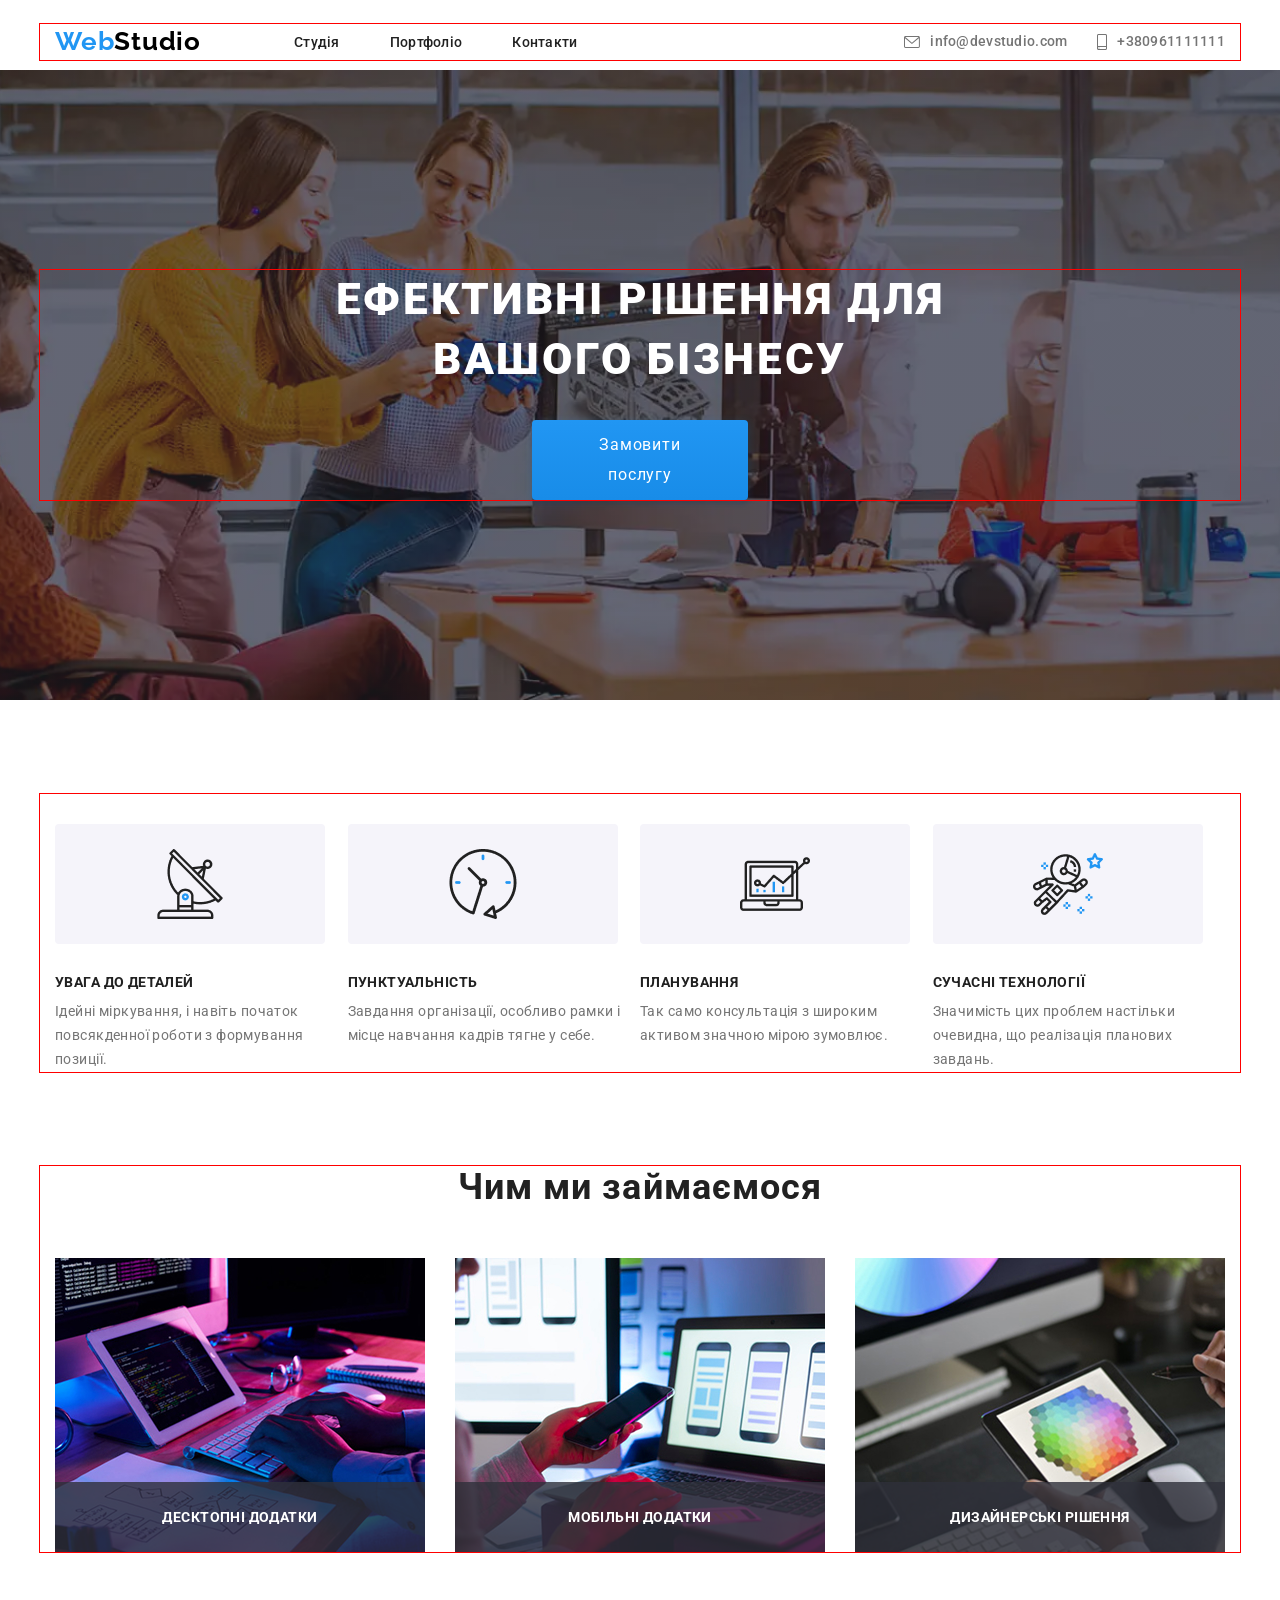
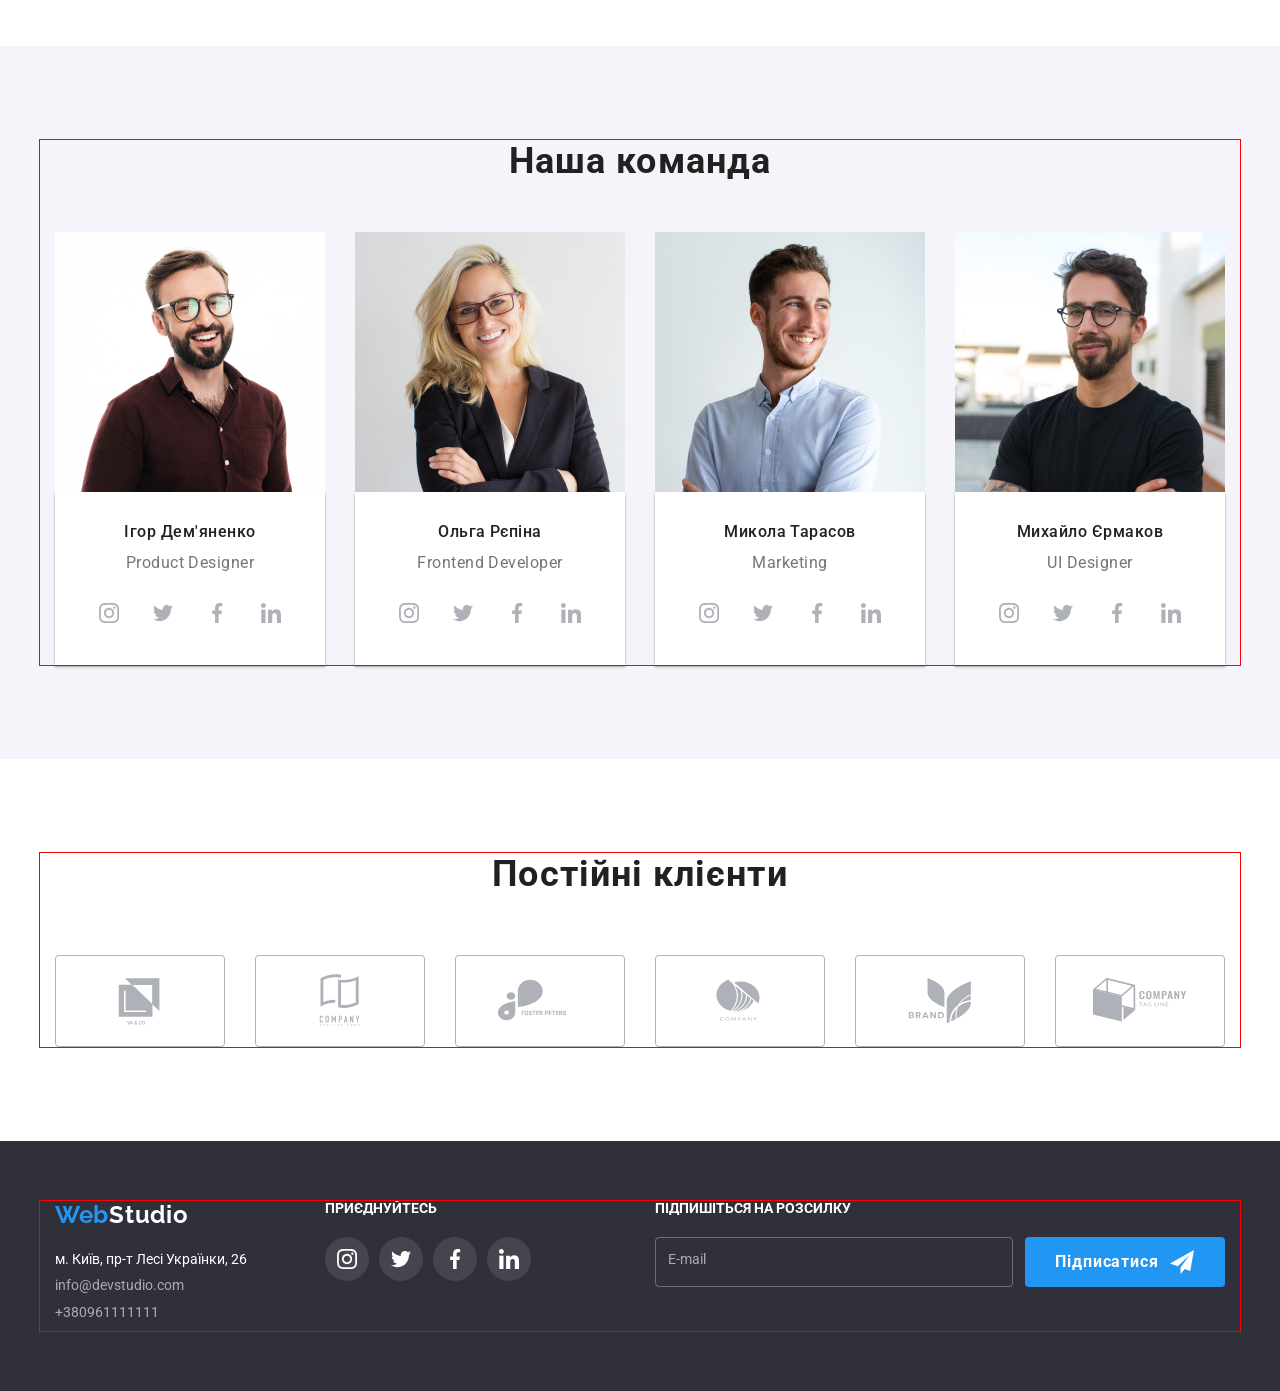
==== commit f842b244: "sass" ====
--- a/index.html
+++ b/index.html
@@ -3,7 +3,22 @@
   <head>
     <meta charset="UTF-8" />
     <meta name="viewport" content="width=device-width, initial-scale=1.0" />
+
     <title>WebStudio</title>
+    <link
+      rel="icon"
+      type="image/png"
+      sizes="48x48"
+      href="./pages/logo-w-favicon-48x48.png"
+    />
+    <link rel="preconnect" href="https://fonts.googleapis.com" />
+    <link rel="preconnect" href="https://fonts.gstatic.com" crossorigin />
+
+    <link
+      href="https://fonts.googleapis.com/css2?family=Raleway:wght@400;700&family=Roboto:wght@400;500;700;900&display=swap"
+      rel="stylesheet"
+    />
+
     <link
       rel="stylesheet"
       href="https://cdnjs.cloudflare.com/ajax/libs/modern-normalize/3.0.1/modern-normalize.min.css"
@@ -11,201 +26,147 @@
       crossorigin="anonymous"
       referrerpolicy="no-referrer"
     />
-    <link rel="preconnect" href="https://fonts.googleapis.com" />
-    <link rel="preconnect" href="https://fonts.gstatic.com" crossorigin />
-    <link
-      href="https://fonts.googleapis.com/css2?family=Raleway:ital,wght@0,100..900;1,100..900&family=Roboto:ital,wght@0,100..900;1,100..900&display=swap"
-      rel="stylesheet"
-    />
-    <link rel="stylesheet" href="style/main.min.css" />
-  
+    <link rel="stylesheet" href="./style/main.min.css" />
   </head>
 
-
-
   <body>
-
-    <div class="backdrop is-hidden" data-modal>
-    <div class="modal">
-  
-      <button class="modal-close" type="button" data-modal-close>
-        &times;
-      </button>
-  
-      <h2 class="modal-title">
-        Залиште свої дані, ми вам передзвонимо
-      </h2>
-  
-      <form class="modal-form">
-  
-        <label class="modal-label">
-          Ім'я
-          <span class="modal-input-wrap">
-            <input class="modal-input" type="text" name="name" required>
-            <svg class="modal-icon">
-              <use href="./img/symbol-defs.svg#person"></use>
-            </svg>
-          </span>
-        </label>
-  
-        <label class="modal-label">
-          Телефон
-          <span class="modal-input-wrap">
-            <input class="modal-input" type="tel" name="tel" required>
-            <svg class="modal-icon">
-              <use href="./img/symbol-defs.svg#phone"></use>
-            </svg>
-          </span>
-        </label>
-  
-        <label class="modal-label">
-          Пошта
-          <span class="modal-input-wrap">
-            <input class="modal-input" type="email" name="email" required>
-            <svg class="modal-icon">
-              <use href="./img/symbol-defs.svg#email"></use>
-            </svg>
-          </span>
-        </label>
-  
-        <label class="modal-label">
-          Коментар
-          <textarea class="modal-textarea" name="comment" placeholder="Введіть текст"></textarea>
-        </label>
-  
-        <label class="modal-checkbox-label">
-          <input class="modal-checkbox" type="checkbox" required>
-  
-          <span class="modal-checkbox-text">
-            Погоджуюся з розсилкою та приймаю
-            <a href="#">Умови договору</a>
-          </span>
-        </label>
-  
-        <button class="modal-submit" type="submit">
-          Відправити
+    <!-- ================= HEADER ================= -->
+
+    <header class="heading">
+      <div class="container">
+        <a class="heading__logo" href="./index.html">
+          <span class="heading__span">Web</span>Studio
+        </a>
+
+        <!-- Mobile menu button -->
+
+        <button
+          class="mobile-menu-open"
+          type="button"
+          aria-label="Відкрити меню"
+        >
+          <svg class="burger">
+            <use href="./pages/symbol-defs.svg#menu"></use>
+          </svg>
         </button>
-  
-      </form>
-    </div>
-  </div>
-
-
-
-    <header class="header">
-      <div class="container header-wrap">
-        <a href="./index.html" class="header-logo">Web<span class="logo-accent">Studio</span></a>
-<button class="mobile-menu-button" type="button" aria-label="Відкрити меню" aria-expanded="false">
-  <span></span>
-  <span></span>
-  <span></span>
-</button>
-
-<div class="mobile-menu">
-  <nav class="mobile-menu-nav" aria-label="Мобільна навігація">
-    <ul>
-      <li><a href="./index.html">Студія</a></li>
-      <li><a href="./portfolio.html">Портфоліо</a></li>
-      <li><a href="#">Контакти</a></li>
-    </ul>
-  </nav>
-
-  <address class="mobile-menu-contacts">
-    <a class="mobile-menu-phone" href="tel:+380961111111">+38 096 111 11 11</a>
-    <a class="mobile-menu-mail" href="mailto:info@devstudio.com">info@devstudio.com</a>
-  </address>
-
-  <ul class="mobile-menu-socials">
-    <li><a href="#" aria-label="Instagram">Instagram</a></li>
-    <li><a href="#" aria-label="Twitter">Twitter</a></li>
-    <li><a href="#" aria-label="Facebook">Facebook</a></li>
-    <li><a href="#" aria-label="LinkedIn">LinkedIn</a></li>
-  </ul>
-</div>
-
-<div class="mobile-overlay"></div>
-
-        <nav class="header-nav">
-          <ul class="header-list">
-            <li class="header-item">
-              <a class="header-link" href="./index.html">Студія</a>
-            </li>
-            <li class="header-item">
-              <a class="header-link" href="portfolio.html">Портфоліо</a>
-            </li>
-            <li class="header-item">
-              <a class="header-link" href="#">Контакти</a>
+
+        <!-- Navigation -->
+
+        <nav class="heading__nav">
+          <ul class="heading__list">
+            <li class="heading__item">
+              <a class="heading__link" href="./index.html"> Студія </a>
+            </li>
+
+            <li class="heading__item">
+              <a class="heading__link" href="./portfolio/portfolio.html">
+                Портфоліо
+              </a>
+            </li>
+
+            <li class="heading__item">
+              <a class="heading__link" href="#"> Контакти </a>
             </li>
           </ul>
         </nav>
-        <address class="header-contacts">
-          <ul class="header-contacts-list">
-            <li class="header-mail">
-              <a class="header-item header-contacts-link" href="mailto:info@devstudio.com">
-                <svg class="header-icons" width="16" height="12" aria-hidden="true"><use href="img/symbol-defs.svg#email"></use></svg>
-                info@devstudio.com
-              </a>
-            </li>
-            <li class="header-phone">
-              <a class="header-item header-contacts-link" href="tel:+380961111111">
-                <svg class="header-icons" width="10" height="16" aria-hidden="true"><use href="img/symbol-defs.svg#smartphone"></use></svg>
-                +38 096 111 11 11
-              </a>
-            </li>
-          </ul>
-        </address>
+
+        <!-- Contacts -->
+
+        <ul class="heading__spisok">
+          <li class="heading__element">
+            <a class="heading__adress" href="mailto:info@devstudio.com"
+              ><svg class="heading__icons">
+                <use href="./pages/symbol-defs.svg#envelope"></use>
+              </svg>
+              info@devstudio.com
+            </a>
+          </li>
+
+          <li class="heading__element">
+            <a class="heading__adress" href="tel:+380961111111"
+              ><svg class="heading__icons">
+                <use href="./pages/symbol-defs.svg#smartphone"></use>
+              </svg>
+              +380961111111
+            </a>
+          </li>
+        </ul>
       </div>
     </header>
 
-
-
     <main>
-      <section id="qwe" class="hero">
+      <!-- ================= HERO ================= -->
+
+      <section class="hero">
         <div class="container">
-          <h1 class="hero-title">
-            ЕФЕКТИВНІ РІШЕННЯ ДЛЯ ВАШОГО БІЗНЕСУ
-          </h1>
-          <button class="hero-button" type="button">Замовити послугу</button>
+          <h1 class="hero-title">Ефективні рішення для вашого бізнесу</h1>
+          <div class="btn-div">
+            <button data-modal-open class="hero-button" type="button">
+              Замовити послугу
+            </button>
+          </div>
         </div>
       </section>
-      <section class="info">
+
+      <!-- ================= ADVANTAGES ================= -->
+
+      <section class="advantages">
         <div class="container">
-          <ul class="info-all">
-            <li class="info-list">
-              <div class="info-img-div">
-                <img class="info-img" src="img/antenna-1.png" alt="" />
-              </div>
-              <h4 class="info-title">УВАГА ДО ДЕТАЛЕЙ</h4>
-              <p class="info-text">
+          <ul class="advantages-list">
+            <li class="advantages-items">
+              <div class="advantages-img-div">
+                <img
+                  class="advantages-img"
+                  src="./pages/antenna-1.png"
+                  alt="antenna"
+                />
+              </div>
+              <h2 class="advantages-title">УВАГА ДО ДЕТАЛЕЙ</h2>
+              <p class="advantages-text">
                 Ідейні міркування, і навіть початок повсякденної роботи з
                 формування позиції.
               </p>
             </li>
-            <li class="info-list">
-              <div class="info-img-div">
-                <img class="info-img" src="img/clock-1.png" alt="" />
-              </div>
-              <h4 class="info-title">ПУНКТУАЛЬНІСТЬ</h4>
-              <p class="info-text">
+
+            <li class="advantages-items">
+              <div class="advantages-img-div">
+                <img
+                  class="advantages-img"
+                  src="./pages/clock-1.png"
+                  alt="clock"
+                />
+              </div>
+              <h2 class="advantages-title">ПУНКТУАЛЬНІСТЬ</h2>
+              <p class="advantages-text">
                 Завдання організації, особливо рамки і місце навчання кадрів
                 тягне у себе.
               </p>
             </li>
-            <li class="info-list">
-              <div class="info-img-div">
-                <img class="info-img" src="img/diagram-1.png" alt="" />
-              </div>
-              <h4 class="info-title">ПЛАНУВАННЯ</h4>
-              <p class="info-text">
+
+            <li class="advantages-items">
+              <div class="advantages-img-div">
+                <img
+                  class="advantages-img"
+                  src="./pages/diagram-1.png"
+                  alt="diagram"
+                />
+              </div>
+              <h2 class="advantages-title">ПЛАНУВАННЯ</h2>
+              <p class="advantages-text">
                 Так само консультація з широким активом значною мірою зумовлює.
               </p>
             </li>
-            <li class="info-list">
-              <div class="info-img-div">
-                <img class="info-img" src="img/astronaut-1.png" alt="" />
-              </div>
-              <h4 class="info-title">СУЧАСНІ ТЕХНОЛОГІЇ</h4>
-              <p class="info-text">
+
+            <li class="advantages-items">
+              <div class="advantages-img-div">
+                <img
+                  class="advantages-img"
+                  src="./pages/astronaut-1.png"
+                  alt="astronaut"
+                />
+              </div>
+              <h2 class="advantages-title">СУЧАСНІ ТЕХНОЛОГІЇ</h2>
+              <p class="advantages-text">
                 Значимість цих проблем настільки очевидна, що реалізація
                 планових завдань.
               </p>
@@ -214,189 +175,638 @@
         </div>
       </section>
 
-      <section class="about">
+      <!-- ================= SERVICES ================= -->
+
+      <section class="perspectief">
         <div class="container">
-          <h2 class="about-title">Чим ми займаємося</h2>
-          <ul class="about-all">
-            <li class="about-list">
+          <h2 class="perspectief-title">Чим ми займаємося</h2>
+
+          <ul class="perspectief-list">
+            <li class="perspectief-item">
               <picture>
-                <source srcset="img/adaptive/desktop/first-desktop@1x.jpg 1x, img/adaptive/desktop/first-desktop@2x.jpg 2x" />
-                <img class="about-img" src="img/adaptive/desktop/first-desktop@1x.jpg" alt="Програмування" />
+                <source
+                  srcset="
+                    ./pages/dekstop/first-desktop@1x.jpg 1x,
+                    ./pages/dekstop/first-desktop@2x.jpg 2x
+                  "
+                  media="(min-width:1200px)"
+                />
+                <img
+                  src="./pages/box-1.jpg"
+                  alt="Дизайн"
+                  class="perspectief-photo"
+                />
               </picture>
-            </li>
-            <li class="about-list">
+              <div class="perspectief-div">
+                <p class="perspektief-text">Десктопні додатки</p>
+              </div>
+            </li>
+
+            <li class="perspectief-item">
               <picture>
-                <source srcset="img/adaptive/desktop/second-desktop@1x.jpg 1x, img/adaptive/desktop/second-desktop@2x.jpg 2x" />
-                <img class="about-img" src="img/adaptive/desktop/second-desktop@1x.jpg" alt="Конспект" />
+                <source
+                  srcset="
+                    ./pages/dekstop/second-desktop@1x.jpg 1x,
+                    ./pages/dekstop/second-desktop@2x.jpg 2x
+                  "
+                  media="(min-width:1200px)"
+                />
+                <img
+                  src="./pages/img-9.png"
+                  alt="Розробка"
+                  class="perspectief-photo"
+                />
               </picture>
-            </li>
-            <li class="about-list">
+              <div class="perspectief-div">
+                <p class="perspektief-text">Мобільні додатки</p>
+              </div>
+            </li>
+
+            <li class="perspectief-item">
               <picture>
-                <source srcset="img/adaptive/desktop/third-desktop@1x.jpg 1x, img/adaptive/desktop/third-desktop@2x.jpg 2x" />
-                <img class="about-img" src="img/adaptive/desktop/third-desktop@1x.jpg" alt="Теорія кольору" />
+                <source
+                  srcset="
+                    ./pages/dekstop/third-desktop@1x.jpg 1x,
+                    ./pages/dekstop/third-desktop@2x.jpg 2x
+                  "
+                  media="(min-width:1200px)"
+                />
+                <img
+                  src="./pages/box-3.png"
+                  alt="Мобільні додатки"
+                  class="perspectief-photo"
+                />
               </picture>
+              <div class="perspectief-div">
+                <p class="perspektief-text">Дизайнерські рішення</p>
+              </div>
             </li>
           </ul>
         </div>
       </section>
 
+      <!-- ================= TEAM ================= -->
+
       <section class="team">
         <div class="container">
-          <h2 class="team-title">Наша команда</h2>
-          <ul class="team-all">
-            <li class="team-list">
+          <h2 class="team-detitle">Наша команда</h2>
+
+          <ul class="team-list">
+            <li class="team-items">
               <picture>
-                <source media="(min-width: 1200px)" srcset="img/adaptive/desktop/igor-desktop@1x.jpg 1x, img/adaptive/desktop/igor-desktop@2x.jpg 2x" />
-                <source media="(min-width: 768px)" srcset="img/adaptive/tablet/igor-tablet@1x.jpg 1x, img/adaptive/tablet/igor-tablet@2x.jpg 2x" />
-                <source media="(max-width: 767px)" srcset="img/adaptive/mobile/igor-mobile@1x.jpg 1x, img/adaptive/mobile/igor-mobile@2x.jpg 2x" />
-                <img width="270" class="team-img" src="img/adaptive/mobile/igor-mobile@1x.jpg" srcset="img/adaptive/mobile/igor-mobile@1x.jpg 1x, img/adaptive/mobile/igor-mobile@2x.jpg 2x" alt="Ігор Дем'яненко" />
+                <source
+                  srcset="
+                    ./pages/dekstop/igor-desktop@1x.jpg 1x,
+                    ./pages/dekstop/igor-desktop@2x.jpg 2x
+                  "
+                  media="(min-width:1200px)"
+                />
+                <source
+                  srcset="
+                    ./pages/tablet/igor-tablet@1x.jpg 1x,
+                    ./pages/tablet/igor-tablet@2x.jpg 2x
+                  "
+                  media="(min-width:768px)"
+                />
+                <source
+                  srcset="
+                    ./pages/mobile/igor-mobile@1x.jpg 1x,
+                    ./pages/mobile/igor-mobile@2x.jpg 2x
+                  "
+                  media="(max-width:767px)"
+                />
+                <img
+                  src="./pages/img.jpg"
+                  alt="Ігор Дем&apos;яненко"
+                  class="team-photo"
+                />
               </picture>
-              <div class="team-content">
-                <h3 class="team-subtitle">Ігор Дем'яненко</h3>
+              <div class="team-div">
+                <h3 class="team-title">Ігор Дем&apos;яненко</h3>
+
                 <p class="team-text">Product Designer</p>
-                <ul class="team-social-list" aria-label="Соціальні мережі Ігоря Дем'яненка">
-                  <li><a class="team-social-link" href="#" aria-label="Instagram"><svg><use href="img/symbol-defs.svg#instagram"></use></svg></a></li>
-                  <li><a class="team-social-link" href="#" aria-label="Twitter"><svg><use href="img/symbol-defs.svg#twitter"></use></svg></a></li>
-                  <li><a class="team-social-link" href="#" aria-label="Facebook"><svg><use href="img/symbol-defs.svg#facebook-1"></use></svg></a></li>
-                  <li><a class="team-social-link" href="#" aria-label="LinkedIn"><svg><use href="img/symbol-defs.svg#linkedin"></use></svg></a></li>
+
+                <ul class="team-item">
+                  <li class="team-elem">
+                    <a href="https://www.instagram.com/" class="team-link">
+                      <svg class="team-icon">
+                        <use href="./pages/symbol-defs.svg#instagram"></use>
+                      </svg>
+                    </a>
+                  </li>
+                  <li class="team-elem">
+                    <a href="https://x.com/" class="team-link">
+                      <svg class="team-icon">
+                        <use href="./pages/symbol-defs.svg#twitter"></use>
+                      </svg>
+                    </a>
+                  </li>
+                  <li class="team-elem">
+                    <a href="https://www.facebook.com/" class="team-link">
+                      <svg class="team-icon">
+                        <use href="./pages/symbol-defs.svg#facebook"></use>
+                      </svg>
+                    </a>
+                  </li>
+                  <li class="team-elem">
+                    <a href="https://www.linkedin.com/" class="team-link">
+                      <svg class="team-icon">
+                        <use href="./pages/symbol-defs.svg#linkedin"></use>
+                      </svg>
+                    </a>
+                  </li>
                 </ul>
               </div>
             </li>
-            <li class="team-list">
+
+            <li class="team-items">
               <picture>
-                <source media="(min-width: 1200px)" srcset="img/adaptive/desktop/olga-desktop@1x.jpg 1x, img/adaptive/desktop/olga-desktop@2x.jpg 2x" />
-                <source media="(min-width: 768px)" srcset="img/adaptive/tablet/olga-tablet@1x.jpg 1x, img/adaptive/tablet/olga-tablet@2x.jpg 2x" />
-                <source media="(max-width: 767px)" srcset="img/adaptive/mobile/olga-mobile@1x.jpg 1x, img/adaptive/mobile/olga-mobile@2x.jpg 2x" />
-                <img width="270" class="team-img" src="img/adaptive/mobile/olga-mobile@1x.jpg" srcset="img/adaptive/mobile/olga-mobile@1x.jpg 1x, img/adaptive/mobile/olga-mobile@2x.jpg 2x" alt="Ольга Рєпіна" />
+                <source
+                  srcset="
+                    ./pages/dekstop/olga-desktop@1x.jpg 1x,
+                    ./pages/dekstop/olga-desktop@2x.jpg 2x
+                  "
+                  media="(min-width:1200px)"
+                />
+                <source
+                  srcset="
+                    ./pages/tablet/olga-tablet@1x.jpg 1x,
+                    ./pages/tablet/olga-tablet@2x.jpg 2x
+                  "
+                  media="(min-width:768px)"
+                />
+                <source
+                  srcset="
+                    ./pages/mobile/olga-mobile@1x.jpg 1x,
+                    ./pages/mobile/olga-mobile@2x.jpg 2x
+                  "
+                  media="(max-width:767px)"
+                />
+                <img
+                  src="./pages/img-1.jpg"
+                  alt="Ольга Рєпіна"
+                  class="team-photo"
+                />
               </picture>
-              <div class="team-content">
-                <h3 class="team-subtitle">Ольга Рєпіна</h3>
+
+              <div class="team-div">
+                <h3 class="team-title">Ольга Рєпіна</h3>
+
                 <p class="team-text">Frontend Developer</p>
-                <ul class="team-social-list" aria-label="Соціальні мережі Ольги Рєпіної">
-                  <li><a class="team-social-link" href="#" aria-label="Instagram"><svg><use href="img/symbol-defs.svg#instagram"></use></svg></a></li><li><a class="team-social-link" href="#" aria-label="Twitter"><svg><use href="img/symbol-defs.svg#twitter"></use></svg></a></li><li><a class="team-social-link" href="#" aria-label="Facebook"><svg><use href="img/symbol-defs.svg#facebook-1"></use></svg></a></li><li><a class="team-social-link" href="#" aria-label="LinkedIn"><svg><use href="img/symbol-defs.svg#linkedin"></use></svg></a></li>
+
+                <ul class="team-item">
+                  <li class="team-elem">
+                    <a href="https://www.instagram.com/" class="team-link">
+                      <svg class="team-icon">
+                        <use href="./pages/symbol-defs.svg#instagram"></use>
+                      </svg>
+                    </a>
+                  </li>
+                  <li class="team-elem">
+                    <a href="https://x.com/" class="team-link">
+                      <svg class="team-icon">
+                        <use href="./pages/symbol-defs.svg#twitter"></use>
+                      </svg>
+                    </a>
+                  </li>
+                  <li class="team-elem">
+                    <a href="https://www.facebook.com/" class="team-link">
+                      <svg class="team-icon">
+                        <use href="./pages/symbol-defs.svg#facebook"></use>
+                      </svg>
+                    </a>
+                  </li>
+                  <li class="team-elem">
+                    <a href="https://www.linkedin.com/" class="team-link">
+                      <svg class="team-icon">
+                        <use href="./pages/symbol-defs.svg#linkedin"></use>
+                      </svg>
+                    </a>
+                  </li>
                 </ul>
               </div>
             </li>
-            <li class="team-list">
+            <li class="team-items">
               <picture>
-                <source media="(min-width: 1200px)" srcset="img/adaptive/desktop/mikola-desktop@1x.jpg 1x, img/adaptive/desktop/mikola-desktop@2x.jpg 2x" />
-                <source media="(min-width: 768px)" srcset="img/adaptive/tablet/mikola-tablet@1x.jpg 1x, img/adaptive/tablet/mikola-tablet@2x.jpg 2x" />
-                <source media="(max-width: 767px)" srcset="img/adaptive/mobile/mikola-mobile@1x.jpg 1x, img/adaptive/mobile/mikola-mobile@2x.jpg 2x" />
-                <img width="270" class="team-img" src="img/adaptive/mobile/mikola-mobile@1x.jpg" srcset="img/adaptive/mobile/mikola-mobile@1x.jpg 1x, img/adaptive/mobile/mikola-mobile@2x.jpg 2x" alt="Микола Тарасов" />
+                <source
+                  srcset="
+                    ./pages/dekstop/mikola-desktop@1x.jpg 1x,
+                    ./pages/dekstop/mikola-desktop@2x.jpg 2x
+                  "
+                  media="(min-width:1200px)"
+                />
+                <source
+                  srcset="
+                    ./pages/tablet/mikola-tablet@1x.jpg 1x,
+                    ./pages/tablet/mikola-tablet@2x.jpg 2x
+                  "
+                  media="(min-width:768px)"
+                />
+                <source
+                  srcset="
+                    ./pages/mobile/mikola-mobile@1x.jpg 1x,
+                    ./pages/mobile/mikola-mobile@2x.jpg 2x
+                  "
+                  media="(max-width:767px)"
+                />
+                <img
+                  src="./pages/img-2.jpg"
+                  alt="Микола Тарасов"
+                  class="team-photo"
+                />
               </picture>
-              <div class="team-content">
-                <h3 class="team-subtitle">Микола Тарасов</h3>
+
+              <div class="team-div">
+                <h3 class="team-title">Микола Тарасов</h3>
                 <p class="team-text">Marketing</p>
-                <ul class="team-social-list" aria-label="Соціальні мережі Миколи Тарасова">
-                  <li><a class="team-social-link" href="#" aria-label="Instagram"><svg><use href="img/symbol-defs.svg#instagram"></use></svg></a></li><li><a class="team-social-link" href="#" aria-label="Twitter"><svg><use href="img/symbol-defs.svg#twitter"></use></svg></a></li><li><a class="team-social-link" href="#" aria-label="Facebook"><svg><use href="img/symbol-defs.svg#facebook-1"></use></svg></a></li><li><a class="team-social-link" href="#" aria-label="LinkedIn"><svg><use href="img/symbol-defs.svg#linkedin"></use></svg></a></li>
+
+                <ul class="team-item">
+                  <li class="team-elem">
+                    <a href="https://www.instagram.com/" class="team-link">
+                      <svg class="team-icon">
+                        <use href="./pages/symbol-defs.svg#instagram"></use>
+                      </svg>
+                    </a>
+                  </li>
+                  <li class="team-elem">
+                    <a href="https://x.com/" class="team-link">
+                      <svg class="team-icon">
+                        <use href="./pages/symbol-defs.svg#twitter"></use>
+                      </svg>
+                    </a>
+                  </li>
+                  <li class="team-elem">
+                    <a href="https://www.facebook.com/" class="team-link">
+                      <svg class="team-icon">
+                        <use href="./pages/symbol-defs.svg#facebook"></use>
+                      </svg>
+                    </a>
+                  </li>
+                  <li class="team-elem">
+                    <a href="https://www.linkedin.com/" class="team-link">
+                      <svg class="team-icon">
+                        <use href="./pages/symbol-defs.svg#linkedin"></use>
+                      </svg>
+                    </a>
+                  </li>
                 </ul>
               </div>
             </li>
-            <li class="team-list">
+
+            <li class="team-items">
               <picture>
-                <source media="(min-width: 1200px)" srcset="img/adaptive/desktop/mixailo-desktop@1x.jpg 1x, img/adaptive/desktop/mixailo-desktop@2x.jpg 2x" />
-                <source media="(min-width: 768px)" srcset="img/adaptive/tablet/mixailo-tablet@1x.jpg 1x, img/adaptive/tablet/mixailo-tablet@2x.jpg 2x" />
-                <source media="(max-width: 767px)" srcset="img/adaptive/mobile/mixailo-mobile@1x.jpg 1x, img/adaptive/mobile/mixailo-mobile@2x.jpg 2x" />
-                <img width="270" class="team-img" src="img/adaptive/mobile/mixailo-mobile@1x.jpg" srcset="img/adaptive/mobile/mixailo-mobile@1x.jpg 1x, img/adaptive/mobile/mixailo-mobile@2x.jpg 2x" alt="Михайло Єрмаков" />
+                <source
+                  srcset="
+                    ./pages/dekstop/mixailo-desktop@1x.jpg 1x,
+                    ./pages/dekstop/mixailo-desktop@2x.jpg 2x
+                  "
+                  media="(min-width:1200px)"
+                />
+                <source
+                  srcset="
+                    ./pages/tablet/mixailo-tablet@1x.jpg 1x,
+                    ./pages/tablet/mixailo-tablet@2x.jpg 2x
+                  "
+                  media="(min-width:768px)"
+                />
+                <source
+                  srcset="
+                    ./pages/mobile/mixailo-mobile@1x.jpg 1x,
+                    ./pages/mobile/mixailo-mobile@2x.jpg 2x
+                  "
+                  media="(max-width:767px)"
+                />
+                <img
+                  src="./pages/img-3.jpg"
+                  alt="Михайло Єрмаков"
+                  class="team-photo"
+                />
               </picture>
-              <div class="team-content">
-                <h3 class="team-subtitle">Михайло Єрмаков</h3>
+
+              <div class="team-div">
+                <h3 class="team-title">Михайло Єрмаков</h3>
                 <p class="team-text">UI Designer</p>
-                <ul class="team-social-list" aria-label="Соціальні мережі Михайла Єрмака">
-                  <li><a class="team-social-link" href="#" aria-label="Instagram"><svg><use href="img/symbol-defs.svg#instagram"></use></svg></a></li><li><a class="team-social-link" href="#" aria-label="Twitter"><svg><use href="img/symbol-defs.svg#twitter"></use></svg></a></li><li><a class="team-social-link" href="#" aria-label="Facebook"><svg><use href="img/symbol-defs.svg#facebook-1"></use></svg></a></li><li><a class="team-social-link" href="#" aria-label="LinkedIn"><svg><use href="img/symbol-defs.svg#linkedin"></use></svg></a></li>
+
+                <ul class="team-item">
+                  <li class="team-elem">
+                    <a href="https://www.instagram.com/" class="team-link">
+                      <svg class="team-icon">
+                        <use href="./pages/symbol-defs.svg#instagram"></use>
+                      </svg>
+                    </a>
+                  </li>
+                  <li class="team-elem">
+                    <a href="https://x.com/" class="team-link">
+                      <svg class="team-icon">
+                        <use href="./pages/symbol-defs.svg#twitter"></use>
+                      </svg>
+                    </a>
+                  </li>
+                  <li class="team-elem">
+                    <a href="https://www.facebook.com/" class="team-link">
+                      <svg class="team-icon">
+                        <use href="./pages/symbol-defs.svg#facebook"></use>
+                      </svg>
+                    </a>
+                  </li>
+                  <li class="team-elem">
+                    <a href="https://www.linkedin.com/" class="team-link">
+                      <svg class="team-icon">
+                        <use href="./pages/symbol-defs.svg#linkedin"></use>
+                      </svg>
+                    </a>
+                  </li>
                 </ul>
               </div>
             </li>
           </ul>
         </div>
       </section>
-      <section class="clients" aria-labelledby="clients-title">
+      <section class="clients">
         <div class="container">
-          <h2 id="clients-title" class="clients-title">Постійні клієнти</h2>
+          <h3 class="clients-title">Постійні клієнти</h3>
           <ul class="clients-list">
-            <li><a class="clients-link" href="#" aria-label="Клієнт 1"><svg><use href="img/symbol-defs.svg#client-logo-1"></use></svg></a></li>
-            <li><a class="clients-link" href="#" aria-label="Клієнт 2"><svg><use href="img/symbol-defs.svg#client-logo-2"></use></svg></a></li>
-            <li><a class="clients-link" href="#" aria-label="Клієнт 3"><svg><use href="img/symbol-defs.svg#client-logo-3"></use></svg></a></li>
-            <li><a class="clients-link" href="#" aria-label="Клієнт 4"><svg><use href="img/symbol-defs.svg#client-logo-4"></use></svg></a></li>
-            <li><a class="clients-link" href="#" aria-label="Клієнт 5"><svg><use href="img/symbol-defs.svg#client-logo-5"></use></svg></a></li>
-            <li><a class="clients-link" href="#" aria-label="Клієнт 6"><svg><use href="img/symbol-defs.svg#client-logo-6"></use></svg></a></li>
+            <li class="clients-item">
+              <a href="" class="clients-link">
+                <svg class="client-icon">
+                  <use href="./pages/symbol-defs.svg#logoone"></use>
+                </svg>
+              </a>
+            </li>
+            <li class="clients-item">
+              <a href="" class="clients-link">
+                <svg class="client-icon">
+                  <use href="./pages/symbol-defs.svg#logotwo"></use>
+                </svg>
+              </a>
+            </li>
+            <li class="clients-item">
+              <a href="" class="clients-link">
+                <svg class="client-icon">
+                  <use href="./pages/symbol-defs.svg#logothree"></use>
+                </svg>
+              </a>
+            </li>
+            <li class="clients-item">
+              <a href="" class="clients-link">
+                <svg class="client-icon">
+                  <use href="./pages/symbol-defs.svg#logofour"></use>
+                </svg>
+              </a>
+            </li>
+            <li class="clients-item">
+              <a href="" class="clients-link">
+                <svg class="client-icon">
+                  <use href="./pages/symbol-defs.svg#logofive"></use>
+                </svg>
+              </a>
+            </li>
+            <li class="clients-item">
+              <a href="" class="clients-link">
+                <svg class="client-icon">
+                  <use href="./pages/symbol-defs.svg#logosix"></use>
+                </svg>
+              </a>
+            </li>
           </ul>
         </div>
       </section>
     </main>
 
-
+    <!-- ================= FOOTER ================= -->
 
     <footer class="footer">
-      <div class="footer-box container">
-        <div class="footer-info">
-          <a href="./index.html" class="footer-logo">Web<span class="footerlogo-accent">Studio</span></a>
-          <address class="footer-address">
-            <ul class="footer-list">
-              <li class="footer-item">
-                <a
-                  class="footer-map"
-                  target="_blank"
-                  href="https://www.google.com/maps/place/%D0%B1%D1%83%D0%BB.+%D0%9B%D0%B5%D1%81%D0%B8+%D0%A3%D0%BA%D1%80%D0%B0%D0%B8%D0%BD%D0%BA%D0%B8,+26,+%D0%9A%D0%B8%D0%B5%D0%B2,+%D0%A3%D0%BA%D1%80%D0%B0%D0%B8%D0%BD%D0%B0,+02000/@50.4265841,30.5358109,17z/data=!3m1!4b1!4m6!3m5!1s0x40d4cf0e033ecbe9:0x57a4dffefec77da0!8m2!3d50.4265807!4d30.5383858!16s%2Fg%2F1tctq5jv?authuser=0&entry=ttu&g_ep=EgoyMDI2MDQwOC4wIKXMDSoASAFQAw%3D%3D"
-                  >м. Київ, пр-т Лесі Українки, 26</a
-                >
-              </li>
-              <li class="footer-item">
-                <a class="footer-mail" href="mailto:info@devstudio.com"
-                  >info@devstudio.com</a
-                >
-              </li>
-              <li class="footer-item">
-                <a class="footer-phone" href="tel:+380961111111"
-                  >+38 096 111 11 11</a
-                >
-              </li>
-            </ul>
-          </address>
-        </div>
-
-        <div class="footer-social">
-          <h3 class="footer-social-title">ПРИЄДНУЙТЕСЬ</h3>
-          <ul class="footer-social-list">
-            <li class="footer-social-item">
-              <a class="footer-social-link" href="#" aria-label="Instagram">
-                <svg class="footer-social-icon"><use href="img/symbol-defs.svg#instagram"></use></svg>
-              </a>
-            </li>
-            <li class="footer-social-item">
-              <a class="footer-social-link" href="#" aria-label="Twitter">
-                <svg class="footer-social-icon"><use href="img/symbol-defs.svg#twitter"></use></svg>
-              </a>
-            </li>
-            <li class="footer-social-item">
-              <a class="footer-social-link" href="#" aria-label="Facebook">
-                <svg class="footer-social-icon"><use href="img/symbol-defs.svg#facebook-1"></use></svg>
-              </a>
-            </li>
-            <li class="footer-social-item">
-              <a class="footer-social-link" href="#" aria-label="LinkedIn">
-                <svg class="footer-social-icon"><use href="img/symbol-defs.svg#linkedin"></use></svg>
+      <div class="container">
+        <div class="footer-box">
+          <div class="footer-logo-wrap">
+            <a class="footer-logo" href="./index.html">
+              <span class="footer-span">Web</span>Studio
+            </a>
+          </div>
+
+          <ul class="footer-list">
+            <li class="footer-item">
+              <a class="footer-contact" href="#">
+                м. Київ, пр-т Лесі Українки, 26
+              </a>
+            </li>
+
+            <li class="footer-item">
+              <a class="footer-contact" href="mailto:info@devstudio.com">
+                info@devstudio.com
+              </a>
+            </li>
+
+            <li class="footer-item">
+              <a class="footer-contact" href="tel:+380961111111">
+                +380961111111
               </a>
             </li>
           </ul>
         </div>
-
-        <div class="footer-subscribe">
-          <h3 class="footer-social-title">ПІДПИШІТЬСЯ НА РОЗСИЛКУ</h3>
-          <form class="subscribe-form">
-            <input class="subscribe-input" type="email" name="email" placeholder="E-mail" />
-            <button class="subscribe-button" type="submit">
+        <div class="items-div">
+          <h2 class="footer-title">приєднуйтесь</h2>
+          <ul class="footer-links">
+            <li class="footer-items">
+              <a class="footer-link" href="https://www.instagram.com/">
+                <svg class="footer-icon">
+                  <use href="./pages/symbol-defs.svg#instagram"></use>
+                </svg>
+              </a>
+            </li>
+            <li class="footer-items">
+              <a class="footer-link" href="https://www.X.com">
+                <svg class="footer-icon">
+                  <use href="./pages/symbol-defs.svg#twitter"></use>
+                </svg>
+              </a>
+            </li>
+            <li class="footer-items">
+              <a class="footer-link" href="https://www.facebook.com/">
+                <svg class="footer-icon">
+                  <use href="./pages/symbol-defs.svg#facebook"></use>
+                </svg>
+              </a>
+            </li>
+            <li class="footer-items">
+              <a class="footer-link" href="https://www.linkedin.com/">
+                <svg class="footer-icon">
+                  <use href="./pages/symbol-defs.svg#linkedin"></use>
+                </svg>
+              </a>
+            </li>
+          </ul>
+        </div>
+        <form class="footer-form">
+          <h2 class="footer-detitle">Підпишіться на розсилку</h2>
+
+          <div class="footer-subscribe">
+            <textarea
+              class="footer-send"
+              placeholder="E-mail"
+              name="E-mail"
+            ></textarea>
+
+            <button class="footer-btn" type="submit">
               Підписатися
-              <span class="subscribe-icon">➤</span>
+              <svg class="footer-tlg">
+                <use href="./pages/symbol-defs.svg#send"></use>
+              </svg>
             </button>
-          </form>
+          </div>
+        </form>
+      </div>
+    </footer>
+
+    <!-- ================= MODAL ================= -->
+
+    <div data-modal class="back-drop is-hidden">
+      <div class="modal">
+        <button
+          data-modal-close
+          class="modal-close"
+          type="button"
+          aria-label="Закрити"
+        >
+          <svg class="modal-close-icon">
+            <use href="./pages/symbol-defs.svg#close"></use>
+          </svg>
+        </button>
+
+        <h2 class="modal-title">Залиште свої дані, ми вам передзвонимо</h2>
+        <form>
+          <label class="modal-label">
+            <p class="modal-text">Ім&apos;я</p>
+
+            <div class="input-wrapper">
+              <svg class="input-icon">
+                <use href="./pages/symbol-defs.svg#person"></use>
+              </svg>
+
+              <input class="modal-input" type="text" name="name" />
+            </div>
+          </label>
+
+          <label class="modal-label">
+            <p class="modal-text">Телефон</p>
+
+            <div class="input-wrapper">
+              <svg class="input-icon">
+                <use href="./pages/symbol-defs.svg#phone"></use>
+              </svg>
+
+              <input class="modal-input" type="tel" name="phone" />
+            </div>
+          </label>
+
+          <label class="modal-label">
+            <p class="modal-text">Пошта</p>
+
+            <div class="input-wrapper">
+              <svg class="input-icon">
+                <use href="./pages/symbol-defs.svg#email"></use>
+              </svg>
+
+              <input class="modal-input" type="email" name="email" />
+            </div>
+          </label>
+
+          <label class="modal-label">
+            <p class="modal-text">Коментар</p>
+
+            <textarea
+              class="modal-textarea"
+              name="comment"
+              placeholder="Введіть текст"
+            ></textarea>
+          </label>
+        </form>
+        <form>
+          <label class="checkbox-label">
+            <input type="checkbox" class="checkbox-input" name="agreement" />
+
+            <span class="checkbox-custom"></span>
+
+            <p class="checkbox-text">
+              Погоджуюся з розсилкою та приймаю
+              <span class="link">Умови договору</span>
+            </p>
+          </label>
+
+          <label class="btn-label">
+            <button class="btn" type="submit">Відправити</button>
+          </label>
+        </form>
+      </div>
+    </div>
+
+    <!-- ================= MOBILE MENU ================= -->
+
+    <div class="mobile-menu">
+      <div class="mobile-menu-container">
+        <button
+          class="mobile-menu-close"
+          type="button"
+          aria-label="Закрити меню"
+        >
+          &times;
+        </button>
+
+        <nav class="mobile-nav">
+          <ul class="mobile-nav-list">
+            <li class="mobile-nav-item">
+              <a
+                class="mobile-nav-link mobile-nav-link-active"
+                href="./index.html"
+              >
+                Студія
+              </a>
+            </li>
+
+            <li class="mobile-nav-item">
+              <a class="mobile-nav-link" href="./portfolio/portfolio.html">
+                Портфоліо
+              </a>
+            </li>
+
+            <li class="mobile-nav-item">
+              <a class="mobile-nav-link" href="#"> Контакти </a>
+            </li>
+          </ul>
+        </nav>
+
+        <div class="mobile-contacts">
+          <a class="mobile-phone" href="tel:+380961111111">
+            +38&nbsp;096&nbsp;111&nbsp;11&nbsp;11
+          </a>
+
+          <a class="mobile-email" href="mailto:info@devstudio.com">
+            info@devstudio.com
+          </a>
+
+          <ul class="mobile-socials">
+            <li>
+              <a href="#"> Instagram </a>
+            </li>
+
+            <li>
+              <a href="#"> Twitter </a>
+            </li>
+
+            <li>
+              <a href="#"> Facebook </a>
+            </li>
+
+            <li>
+              <a href="#"> LinkedIn </a>
+            </li>
+          </ul>
         </div>
       </div>
-    </footer>
-
-
-
-    <a class="scroll" href="#qwe"><img class="scroll-icon" src="img/arrow.png" alt="arrow"></a>
-    <script src="./js/mobile-menu.js"></script>
+    </div>
+
+    <!-- ================= JS ================= -->
+
+    <script src="./JS/modal.js"></script>
   </body>
-</html>
+</html>
--- a/style/main.min.css
+++ b/style/main.min.css
@@ -1,3 +1 @@
-.about{padding-bottom:94px;display:none}.about-title{color:#212121;text-align:center;font-size:36px;font-weight:700;line-height:1.16;letter-spacing:1.08px;margin-bottom:50px}.about-all{display:flex;gap:30px;list-style:none;max-width:1170px}.about-img{display:block;width:100%;height:auto}.clients{padding-top:94px;padding-bottom:94px;background-color:#fff}.clients-title{color:#212121;text-align:center;font-family:Roboto,sans-serif;font-size:36px;font-weight:700;line-height:1.16;letter-spacing:1.08px;margin-bottom:50px}.clients-list{display:flex;flex-wrap:wrap;justify-content:center;gap:30px;margin:0;padding:0;list-style:none}.clients-list li{width:170px;height:92px}.clients-link{width:100%;height:100%;display:flex;align-items:center;justify-content:center;border:1px solid #afb1b8;border-radius:4px;color:#afb1b8;transition:border-color 250ms ease,color 250ms ease}.clients-link svg{width:106px;height:60px;fill:currentColor}.clients-link:hover,.clients-link:focus{border-color:#2196f3;color:#2196f3}.footer{padding-top:60px;padding-bottom:60px;background-color:#2f303a}.footer-box{display:flex;align-items:flex-start;justify-content:space-between;flex-wrap:wrap;gap:30px}.footer-info{width:270px}.footer-logo{display:inline-block;margin-bottom:20px;color:#2196f3;font-size:26px;font-weight:700;line-height:1.19;letter-spacing:.78px;text-decoration:none;font-family:Raleway}.footerlogo-accent{color:#f5f4fa}.footer-list{display:flex;flex-direction:column;gap:9px}.footer-map{color:#fff;font-size:14px;font-weight:400;line-height:1.71;letter-spacing:.42px;text-decoration:none;font-style:normal;transition:color 250ms ease}.footer-map:hover{color:#2196f3}.footer-mail{font-size:14px;font-weight:400;line-height:1.71;letter-spacing:.42px;color:#757575;text-decoration:none;transition:color 250ms ease}.footer-mail:hover{color:#2196f3}.footer-phone{font-size:14px;font-style:normal;font-weight:400;line-height:1.71;letter-spacing:.42px;color:#757575;text-decoration:none;transition:color 250ms ease}.footer-phone:hover{color:#2196f3}.footer-social-title{color:#fff;font-size:14px;font-weight:700;line-height:1.14;margin:0 0 20px}.footer-social-list{display:flex;gap:10px;list-style:none;padding:0;margin:0}.footer-social-link{width:44px;height:44px;border-radius:50%;background-color:hsla(0,0%,100%,.1);display:flex;align-items:center;justify-content:center;color:#fff;transition:background-color 250ms ease,color 250ms ease}.footer-social-link:hover,.footer-social-link:focus{background-color:#2196f3}.footer-social-icon{width:20px;height:20px;fill:currentColor}.footer-subscribe{width:570px;max-width:100%}.subscribe-form{display:flex;align-items:center;gap:12px;flex-wrap:wrap}.subscribe-input{width:358px;max-width:100%;height:50px;padding:0 16px;border:1px solid hsla(0,0%,100%,.3);border-radius:4px;background-color:rgba(0,0,0,0);color:#fff;outline:none}.subscribe-input::-moz-placeholder{color:hsla(0,0%,100%,.6)}.subscribe-input::placeholder{color:hsla(0,0%,100%,.6)}.subscribe-input:focus{border-color:#2196f3}.subscribe-button{width:200px;height:50px;border:none;border-radius:4px;background-color:#2196f3;color:#fff;font-size:16px;font-weight:700;line-height:1.87;display:flex;align-items:center;justify-content:center;gap:10px;cursor:pointer;transition:background-color 250ms ease}.subscribe-button:hover,.subscribe-button:focus{background-color:#188ce8}.subscribe-icon{font-size:20px}.scroll{width:40px;height:40px;border-radius:50%;background:#000;display:flex;justify-content:center;align-items:center;position:fixed;bottom:50px;right:50px;transform:rotate(-90deg)}.scroll-icon{width:20px;height:20px}.header-list{margin:0;padding:0;list-style:none}.header{padding-top:10px;padding-bottom:10px;position:fixed;width:100%;background:#fff;border-bottom:1px solid #ececec}.header-wrap{display:flex;align-items:center}.header-logo{font-family:Raleway;color:#2196f3;font-size:26px;font-weight:700;line-height:1.38;letter-spacing:.78px;text-decoration:none;margin-right:93px;animation-name:header-logo;animation-duration:3000ms;animation-iteration-count:infinite;animation-direction:alternate;animation-timing-function:ease}@keyframes header-logo{0%{transform:scale(0.7)}100%{transform:scale(1.1)}}.logo-accent{color:#000}.header-nav{display:none}.header-list{align-items:center;display:flex;gap:50px}.header-item{position:relative;font-size:14px;font-weight:500;line-height:1.14;letter-spacing:.28px;text-decoration:none;font-family:Roboto;color:#757575;transition:color 250ms ease}.header-item:hover{color:#2196f3}.header-list .header-item::after{content:"";display:block;width:0;height:4px;background:#2196f3;position:absolute;left:50%;bottom:-35.5px;border-radius:2px;opacity:0;transform:translateX(-50%);transition:width 180ms ease-out,opacity 180ms ease-out}.header-list .header-item:hover::after,.header-list .header-item:focus-within::after{width:100%;opacity:1}.header-link{color:#212121;font-size:14px;font-weight:500;line-height:1.14;letter-spacing:.28px;text-decoration:none;font-family:Roboto;transition:color 250ms ease}.header-link:hover{color:#2196f3}.header-contacts{font-size:14px;font-weight:500;line-height:1.14;letter-spacing:.28px;color:#212121;font-family:Roboto;text-decoration:none;display:none;gap:24px;margin-left:auto;font-style:normal}.header-contacts-list{align-items:center;display:flex}.header-contacts-link{display:flex;align-items:center;gap:10px;color:#212121;text-decoration:none;transition:color 250ms ease}.header-contacts-link:hover,.header-contacts-link:focus{color:#2196f3}.header-icons{fill:currentColor;transition:fill 250ms ease}.hero{background-color:#2f303a;background-image:linear-gradient(rgba(47, 48, 58, 0.4), rgba(47, 48, 58, 0.4)),url("../img/gradient.png");background-repeat:no-repeat;background-position:center;background-size:cover;padding-top:118px;padding-bottom:118px;text-align:center}.hero-title{color:#fff;display:flex;justify-content:center;align-items:center;text-align:center;font-size:26px;font-weight:900;line-height:1.62;letter-spacing:1.56px;text-transform:uppercase;width:100%;margin-bottom:30px;margin-left:auto;margin-right:auto;animation-name:hero-title;animation-duration:1000ms;animation-timing-function:ease-out}.hero-button{min-width:200px;height:50px;padding:10px 32px;border-radius:4px;background:#2196f3;box-shadow:none;color:#fff;text-align:center;font-size:16px;font-weight:700;line-height:1.87;letter-spacing:.96px;border:none;cursor:pointer;transition:box-shadow 250ms ease;animation-name:hero-button;animation-duration:1000ms;animation-timing-function:ease-out}.hero-button:hover,.hero-button:focus-visible{box-shadow:0 3px 6px rgba(0,0,0,.16)}@keyframes hero-title{0%{opacity:0;transform:translateX(-150px)}100%{opacity:1;transform:translateX(0)}}@keyframes hero-button{0%{opacity:0;transform:translateX(150px)}100%{opacity:1;transform:translateX(0)}}.info{padding-top:94px;padding-bottom:94px}.info-all{display:flex;gap:30px}.info-title{margin-bottom:10px;color:#212121;font-family:Roboto;font-size:14px;font-weight:700;line-height:1.14;letter-spacing:.42px;text-transform:uppercase}.info-text{color:#757575;font-size:14px;font-weight:400;line-height:1.71;letter-spacing:.42px}.backdrop{position:fixed;z-index:1000;top:0;left:0;width:100%;height:100%;background-color:rgba(0,0,0,.2);display:flex;justify-content:center;align-items:center;opacity:1;visibility:visible;pointer-events:auto;transition:opacity 250ms ease,visibility 250ms ease}.backdrop.is-hidden{opacity:0;visibility:hidden;pointer-events:none}.modal{position:relative;width:528px;min-height:581px;padding:40px;background-color:#fff;border-radius:4px;box-shadow:0 1px 3px rgba(0,0,0,.12),0 1px 1px rgba(0,0,0,.14),0 2px 1px rgba(0,0,0,.2);transform:scale(1);transition:transform 250ms ease}.backdrop.is-hidden .modal{transform:scale(0.9)}.modal-close{position:absolute;top:8px;right:8px;width:30px;height:30px;display:flex;align-items:center;justify-content:center;padding:0;border:1px solid rgba(0,0,0,.1);border-radius:50%;background-color:#fff;color:#212121;font-size:24px;line-height:1;cursor:pointer;transition:color 250ms ease,border-color 250ms ease}.modal-close:hover,.modal-close:focus{color:#2196f3;border-color:#2196f3}.modal-title{margin:0 0 12px;color:#212121;text-align:center;font-family:Roboto,sans-serif;font-size:20px;font-weight:700;line-height:1.15}.modal-form{display:flex;flex-direction:column}.modal-label{display:flex;flex-direction:column;margin-bottom:10px;color:#757575;font-size:12px;line-height:1.17;letter-spacing:.01em}.modal-input-wrap{position:relative;display:block;margin-top:4px}.modal-input{width:100%;height:40px;padding:0 12px 0 42px;border:1px solid rgba(33,33,33,.2);border-radius:4px;outline:none;font-size:14px;transition:border-color 250ms ease}.modal-input:focus{border-color:#2196f3}.modal-input:focus+.modal-icon{fill:#2196f3}.modal-icon{position:absolute;top:50%;left:12px;width:18px;height:18px;transform:translateY(-50%);fill:#212121;pointer-events:none;transition:fill 250ms ease}.modal-textarea{width:100%;height:120px;margin-top:4px;padding:12px 16px;resize:none;border:1px solid rgba(33,33,33,.2);border-radius:4px;outline:none;font-family:Roboto,sans-serif;font-size:14px;line-height:1.4;transition:border-color 250ms ease}.modal-textarea:focus{border-color:#2196f3}.modal-textarea::-moz-placeholder{color:rgba(117,117,117,.5)}.modal-textarea::placeholder{color:rgba(117,117,117,.5)}.modal-checkbox-label{display:flex;align-items:center;margin-top:10px;margin-bottom:30px;color:#757575;font-size:12px;line-height:1.17;cursor:pointer}.modal-checkbox{width:16px;height:16px;margin:0 8px 0 0;accent-color:#2196f3;cursor:pointer}.modal-checkbox-text a{color:#2196f3;text-decoration:underline}.modal-submit{align-self:center;width:200px;height:50px;border:none;border-radius:4px;background-color:#188ce8;color:#fff;font-family:Roboto,sans-serif;font-size:16px;font-weight:700;line-height:1.87;cursor:pointer;box-shadow:0 3px 6px rgba(0,0,0,.16);transition:background-color 250ms ease,box-shadow 250ms ease}.modal-submit:hover,.modal-submit:focus{background-color:#188ce8;box-shadow:0 4px 8px rgba(0,0,0,.2)}@media(max-width: 767px){.modal{width:calc(100% - 30px);max-width:528px;min-height:auto;padding:40px 20px}.modal-title{font-size:18px}.modal-checkbox-label{align-items:flex-start}.modal-submit{width:200px}}.tabs{padding-top:94px;padding-bottom:50px;display:flex;justify-content:center}.tabs-tab{display:flex;justify-content:center;gap:8px}.tabs-item,.tabs-active{padding:6px 22px;border:none;border-radius:4px;background:#f5f4fa;color:#212121;text-align:center;font-size:16px;font-weight:500;line-height:1.62;letter-spacing:.48px;cursor:pointer;transition:background-color 250ms ease,color 250ms ease,box-shadow 250ms ease}.tabs-item:hover,.tabs-item:focus-visible,.tabs-active:hover,.tabs-active:focus-visible{background:#2196f3;color:#fff;box-shadow:0 4px 10px rgba(74,144,243,.35)}.tabs-item:focus-visible,.tabs-active:focus-visible{outline:2px solid #2196f3;outline-offset:2px}.catalog{padding-bottom:94px}.catalog-list{display:grid;grid-template-columns:repeat(3, 1fr);gap:30px;list-style:none;margin:0;padding:0}.catalog-link{display:block;text-decoration:none}.catalog-link:hover .over,.catalog-link:focus-visible .over{transform:translateY(0)}.catalog-link:focus-visible{outline:2px solid #2196f3;outline-offset:2px}.catalog-item{border:1px solid #eee;background:#fff;box-shadow:none;text-align:left;transition:box-shadow 250ms ease}.catalog-item:hover,.catalog-item:focus-within{box-shadow:1px 4px 6px 0 rgba(0,0,0,.16),0 4px 4px 0 rgba(0,0,0,.06),0 1px 1px 0 rgba(0,0,0,.12)}.catalog-content{padding:20px 24px}.catalog-title{margin-bottom:4px;color:#212121;font-size:18px;font-weight:700;line-height:36px;letter-spacing:2px}.catalog-text{color:#757575;font-size:16px;font-weight:400;line-height:1.87;letter-spacing:.48px}.catalog-img{display:block;width:100%;height:auto}.catalog .wrapper{position:relative;overflow:hidden}.catalog .over{position:absolute;top:0;left:0;background:rgba(33,150,243,.9);width:100%;height:100%;padding:24px;color:#fff;font-size:18px;font-weight:400;line-height:28px;letter-spacing:.54px;display:flex;align-items:center;transform:translateY(100%);transition:transform 250ms ease}.tabs{padding-top:60px;padding-bottom:40px}.tabs-tab{flex-wrap:wrap;gap:8px}.catalog{padding-bottom:60px}.catalog-list{grid-template-columns:1fr;gap:30px}.catalog-item,.catalog-link{min-width:0}.catalog .over{box-sizing:border-box;overflow:auto}@media(max-width: 479px){.tabs-tab{justify-content:flex-start}.tabs-item,.tabs-active{padding:6px 12px;font-size:14px;line-height:1.5}.catalog-content{padding:16px}.catalog .over{padding:16px;font-size:16px;line-height:1.5}}@media(min-width: 480px){.tabs{padding-top:60px;padding-bottom:40px}.catalog-list{grid-template-columns:repeat(1, minmax(0, 1fr))}}@media(min-width: 768px){.tabs{padding-top:80px;padding-bottom:40px}.catalog-list{grid-template-columns:repeat(2, minmax(0, 1fr));gap:30px}.catalog-content{min-height:110px}}@media(min-width: 1200px){.tabs{padding-top:94px;padding-bottom:50px}.catalog{padding-bottom:94px}.catalog-list{grid-template-columns:repeat(3, minmax(0, 1fr))}}html,body{width:100%;max-width:100%;overflow-x:hidden}img{max-width:100%;height:auto}.mobile-menu-button,.mobile-menu,.mobile-overlay{display:none}.container{width:100%;max-width:1200px;margin-left:auto;margin-right:auto;padding-left:15px;padding-right:15px}.header{position:relative;z-index:1000}.header-wrap{align-items:center;position:relative}.header-logo{margin-right:0}.header-nav,.header-navigation{display:none}.header-contacts{display:none}.mobile-menu-button{position:relative;z-index:1102;margin-left:auto;width:40px;height:40px;padding:8px;border:0;background:rgba(0,0,0,0);cursor:pointer;display:flex;flex-direction:column;justify-content:center;gap:5px}.mobile-menu-button span{display:block;width:24px;height:2px;margin:0 auto;background:#212121;transition:transform 250ms ease,opacity 200ms ease}.mobile-menu-button.is-open span:nth-child(1){transform:translateY(7px) rotate(45deg)}.mobile-menu-button.is-open span:nth-child(2){opacity:0}.mobile-menu-button.is-open span:nth-child(3){transform:translateY(-7px) rotate(-45deg)}.mobile-menu{display:flex;position:fixed;z-index:1101;top:0;right:0;width:100%;height:100dvh;min-height:100vh;padding:90px 40px 40px;background:#fff;flex-direction:column;transform:translateX(100%);transition:transform 300ms ease;overflow-y:auto;overflow-x:hidden}.mobile-menu.is-open{transform:translateX(0)}.mobile-menu-nav ul{display:flex;flex-direction:column;gap:28px;list-style:none;padding:0;margin:0}.mobile-menu-nav a{position:relative;display:inline-block;color:#212121;font-family:Roboto,sans-serif;font-size:34px;font-weight:500;line-height:1.18;text-decoration:none;transition:color 250ms ease}.mobile-menu-nav a:hover,.mobile-menu-nav a:focus{color:#2196f3}.mobile-menu-nav a::after{position:absolute;bottom:-6px;left:50%;width:0;height:2px;content:"";background:#2196f3;border-radius:2px;transform:translateX(-50%);transition:width 180ms ease-out}.mobile-menu-nav a:hover::after,.mobile-menu-nav a:focus::after{width:100%}.mobile-menu-contacts{display:flex;flex-direction:column;gap:18px;margin-top:auto;padding-top:50px;font-style:normal}.mobile-menu-phone{color:#2196f3;font-family:Roboto,sans-serif;font-size:24px;font-weight:500;text-decoration:none}.mobile-menu-mail{color:#757575;font-family:Roboto,sans-serif;font-size:18px;text-decoration:none}.mobile-menu-socials{display:flex;flex-wrap:wrap;gap:10px 20px;margin:30px 0 0;padding:0;list-style:none}.mobile-menu-socials li:not(:last-child){padding-right:20px;border-right:1px solid #2196f3}.mobile-menu-socials a{color:#2196f3;font-family:Roboto,sans-serif;font-size:14px;font-weight:500;text-decoration:none}.mobile-overlay{position:fixed;z-index:1050;inset:0;background:rgba(0,0,0,.45);opacity:0;visibility:hidden;pointer-events:none;transition:opacity 300ms ease,visibility 300ms ease}.mobile-overlay.is-open{display:block;opacity:1;visibility:visible;pointer-events:auto}body.menu-open{overflow:hidden}@media(min-width: 480px){.container{padding-left:15px;padding-right:15px}.mobile-menu{width:390px;max-width:100%}.mobile-menu-nav a{font-size:36px}.mobile-menu-phone{font-size:26px}}@media(min-width: 768px){.container{width:100%;padding-left:15px;padding-right:15px}.mobile-menu-button,.mobile-menu,.mobile-overlay{display:none !important}.header-nav,.header-navigation{display:flex}.header-contacts{display:flex}.header-logo{margin-right:60px}}@media(min-width: 1200px){.container{width:1200px;padding-left:15px;padding-right:15px}.header-logo{margin-right:93px}}@media(min-width: 480px){.container{max-width:480px}.hero-title{max-width:360px;font-size:26px;line-height:1.62}}@media(min-width: 768px){.container{max-width:768px}.hero{padding-top:218px}.hero-title{max-width:620px}.header{position:fixed;width:100%;padding:21px 0;background:#fff;border-bottom:1px solid #ececec}.header-logo{margin-right:60px}.header-nav,.header-contacts{display:flex}.header-contacts-list{flex-direction:column;gap:10px}.mobile-menu-button,.mobile-menu,.mobile-overlay{display:none !important}.info{padding:60px 0}.info-all{display:flex;flex-wrap:wrap;gap:30px}.info-list{flex-basis:calc((100% - 30px)/2)}.info-title{text-align:left;font-size:16px;line-height:30px;letter-spacing:.96px}.info-text{max-width:354px;font-size:14px;line-height:24px;letter-spacing:.42px}.team{padding:60px 0}.team-title{margin-bottom:30px;font-size:28px;letter-spacing:.84px}.team-all{display:flex;flex-wrap:wrap;justify-content:center;gap:30px}.team-list{width:calc((100% - 30px)/2);max-width:354px;padding-bottom:24px}.team-img{margin-bottom:30px}.team-subtitle{margin-bottom:8px}}@media(min-width: 1200px){.container{max-width:1200px}.header{padding:24px 0 25px}.header-logo{margin-right:auto;font-size:26px;letter-spacing:.78px}.header-contacts-list{flex-direction:row;gap:30px}.hero{padding:200px 0}.hero-title{max-width:696px;font-size:44px;line-height:1.36;letter-spacing:2.64px}.hero-button{min-width:216px}.info{padding:94px 0}.info-all{flex-wrap:nowrap}.info-list{flex-basis:calc((100% - 90px)/4)}.info-title,.info-text{text-align:left}.info-text{max-width:100%}.team{padding:94px 0}.team-title{margin-bottom:50px;font-size:36px}.team-all{flex-wrap:nowrap}.team-list{width:calc((100% - 90px)/4);max-width:270px;padding-bottom:30px}.team-subtitle{margin-bottom:10px}}@media(min-width: 992px)and (max-width: 1199px){.container{max-width:970px}}@media(max-width: 767px){.container{max-width:480px}.header-wrap{min-height:60px}.info{padding:60px 0}.info-all{display:flex;flex-direction:column;gap:30px}.info-list{width:100%}.info-title{text-align:center;font-size:14px;letter-spacing:.42px}.info-text{max-width:100%;font-size:14px;line-height:24px;letter-spacing:.42px}.team{padding:60px 0}.team-title{margin-bottom:30px;font-size:28px;letter-spacing:.84px}.team-all{display:flex;flex-direction:column;align-items:center;gap:30px}.team-list{width:100%;max-width:450px}.team-img{margin-bottom:30px}.team-subtitle{margin-bottom:10px}.footer-list{align-items:center}}.team{padding-top:94px;padding-bottom:94px;text-align:center;background-color:#f5f4fa}.team-all{display:flex;gap:30px;margin:0;padding:0;list-style:none}.team-list{width:calc((100% - 90px)/4);background-color:#fff;text-align:center;padding-bottom:30px;transition:box-shadow 250ms ease}.team-list:hover,.team-list:focus-within{box-shadow:0 1px 3px 0 rgba(0,0,0,.12),0 1px 1px 0 rgba(0,0,0,.14),0 2px 1px 0 rgba(0,0,0,.2)}.team-img{display:block;width:100%;height:auto;margin-bottom:30px}.team-content{padding:0 10px}.team-title{color:#212121;text-align:center;font-family:Roboto,sans-serif;font-size:36px;font-weight:700;line-height:1.16;letter-spacing:1.08px;margin-bottom:50px}.team-subtitle{color:#212121;text-align:center;font-family:Roboto,sans-serif;font-size:16px;font-weight:500;line-height:1.19;letter-spacing:.48px;margin-bottom:10px}.team-text{color:#757575;text-align:center;font-family:Roboto,sans-serif;font-size:16px;font-weight:400;line-height:1.19;letter-spacing:.48px}.team-social-list{display:flex;justify-content:center;gap:10px;margin-top:16px;padding:0;list-style:none}.team-social-link{display:flex;align-items:center;justify-content:center;width:44px;height:44px;border-radius:50%;color:#afb1b8;transition:color 250ms ease,background-color 250ms ease}.team-social-link svg{width:20px;height:20px;fill:currentColor}.team-social-link:hover,.team-social-link:focus{color:#fff;background-color:#2196f3}html{scroll-behavior:smooth}.container{width:100%;max-width:1200px;margin:0 auto;padding:0 15px}body{font-family:"Roboto",sans-serif}.container{width:100%;max-width:1200px;margin:0 auto;padding:0 15px}body{font-family:"Roboto",sans-serif}a{text-decoration:none}ul{margin:0;padding:0;list-style:none}h1,h2,h3,h4,p{margin:0}img{display:block}button{cursor:pointer;border:none}/*# sourceMappingURL=main.min.css.map */@media (max-width: 767px) { .team-all { display: flex; flex-direction: column; align-items: center; gap: 30px; } .team-list { flex: 0 1 auto; width: 100%; max-width: 450px; } .team-img { width: 100%; height: auto; } } @media (min-width: 768px) and (max-width: 1199px) { .team-all { display: flex; flex-direction: row; flex-wrap: wrap; justify-content: center; gap: 30px; } .team-list { flex: 0 1 calc((100% - 30px) / 2); width: calc((100% - 30px) / 2); max-width: 354px; } .team-img { width: 100%; height: auto; } } @media (min-width: 1200px) { .team-all { flex-wrap: nowrap; } .team-list { flex: 0 1 calc((100% - 90px) / 4); width: calc((100% - 90px) / 4); max-width: 270px; } }
-picture { display: block; } .hero { background-image: linear-gradient(rgba(47,48,58,.4),rgba(47,48,58,.4)), url("../img/adaptive/mobile/hero-mobile@1x.webp"); } @media (min-width: 768px) { .hero { background-image: linear-gradient(rgba(47,48,58,.4),rgba(47,48,58,.4)), url("../img/adaptive/tablet/hero-tablet@1x.webp"); } } @media (min-width: 1200px) { .hero { background-image: linear-gradient(rgba(47,48,58,.4),rgba(47,48,58,.4)), url("../img/adaptive/desktop/hero-destop@1x.webp"); } } @media (max-width: 767px) and (min-resolution: 2dppx) { .hero { background-image: linear-gradient(rgba(47,48,58,.4),rgba(47,48,58,.4)), url("../img/adaptive/mobile/hero-mobile@2x.webp"); } } @media (min-width: 768px) and (max-width: 1199px) and (min-resolution: 2dppx) { .hero { background-image: linear-gradient(rgba(47,48,58,.4),rgba(47,48,58,.4)), url("../img/adaptive/tablet/hero-tablet@2x.webp"); } } @media (min-width: 1200px) and (min-resolution: 2dppx) { .hero { background-image: linear-gradient(rgba(47,48,58,.4),rgba(47,48,58,.4)), url("../img/adaptive/desktop/hero-destop@2x.webp"); } }
-.info-img-div { display: flex; width: 100%; height: 120px; align-items: center; justify-content: center; margin-bottom: 30px; border-radius: 4px; background: #f5f4fa; } .info-img { width: 70px; height: 70px; }
+a{text-decoration:none}ul{list-style:none;padding:0;margin:0;list-style:none}h1,a,button,h2,p,h3{margin:0}img{display:block;width:100%;max-width:100%;height:auto}address{font-style:normal}button{cursor:pointer;border:none}:root{--link-color: #2196f3;--logo-color: #000000;--main-color: #212121;--text-color: #757575;--only-color: #ffffff;--bg-color: #2f303a;--team-color: #f5f4fa;--two-color: rgba(255, 255, 255, 0.6)}.container{max-width:1200px;padding:0 15px;margin:0 auto;width:100%;outline:1px solid red}@media(min-width: 480px){.container{width:480px}}@media(min-width: 768px){.container{width:768px}}@media(min-width: 1200px){.container{width:1200px}}.roboto-uniquifier{font-family:"Roboto",sans-serif;font-optical-sizing:auto;font-style:normal;font-variation-settings:"wdth" 100}.raleway-uniquifier{font-family:"Raleway",sans-serif;font-optical-sizing:auto;font-style:normal}body{font-family:"Roboto",sans-serif}.heading{display:flex;padding-top:10px;padding-bottom:10px}@media(min-width: 768px){.heading{padding-top:21px}}@media(min-width: 1200px){.heading{padding-top:24px}}.heading .container{display:flex;align-items:center}.heading__logo{color:var(--logo-color);font-family:Raleway,sans-serif;font-size:24px;font-weight:700;line-height:1.38;letter-spacing:.72px;margin-right:auto}@media(min-width: 768px){.heading__logo{font-size:24px;letter-spacing:.72px;margin-right:88px}}@media(min-width: 1200px){.heading__logo{font-size:26px;letter-spacing:.78px;margin-right:93px}}.heading__span{color:var(--link-color)}.heading__nav{text-decoration:none;display:none}@media(min-width: 768px){.heading__nav{display:block}}.heading__list{display:flex;gap:50px}.heading__link{position:relative;color:var(--main-color);font-size:14px;font-weight:500;line-height:1.14;letter-spacing:.28px}.heading__link:hover{color:var(--link-color)}.heading__link:after{content:"";position:absolute;left:0;bottom:-11px;width:100%;height:4px;background-color:var(--link-color);border-radius:2px;opacity:0;transition:opacity 250ms}.heading__link:hover::after{opacity:1}.heading__spisok{display:none;margin-left:auto}@media(min-width: 768px){.heading__spisok{display:flex;flex-direction:column;gap:10px}}@media(min-width: 1200px){.heading__spisok{flex-direction:row;gap:30px}}.heading__element:last-child .heading__icons{width:10px;height:16px}.heading__element:last-child .heading__icons:hover{fill:#2196f3}.heading__icons{width:16px;height:12px;fill:currentColor}.heading__adress{color:var(--text-color);font-size:14px;font-weight:500;line-height:1.14;letter-spacing:.28px;display:flex;align-items:center;gap:10px;transition:color 250ms ease}.heading__adress:hover,.heading__adress:focus{color:var(--link-color)}.heading__adress:hover .heading__icons{fill:#2196f3}.heading__adress:hover .heading__icons{fill:#2196f3}.heading__logo:hover{animation:logoRotate .7s}@keyframes logoRotate{0%{transform:rotate(0deg)}50%{transform:rotate(8deg)}100%{transform:rotate(0deg)}}.hero{padding:118px 0;background-image:linear-gradient(rgba(47, 48, 58, 0.4), rgba(47, 48, 58, 0.4)),url(../pages/mobile/hero-mobile@1x.webp);background-size:cover;background-position:center;background-repeat:no-repeat}@media(min-device-pixel-ratio: 2),(min-resolution: 192dpi),(min-resolution: 2dppx){.hero{background-image:linear-gradient(rgba(47, 48, 58, 0.4), rgba(47, 48, 58, 0.4)),url(../pages/mobile/hero-mobile@2x.webp)}}.hero-title{color:var(--only-color);text-align:center;font-size:26px;line-height:1.36;font-weight:900;letter-spacing:1.56px;text-transform:uppercase;width:100%;animation:heroTitle 1s ease}.hero-button{width:216px;color:var(--only-color);text-align:center;font-size:16px;line-height:30px;letter-spacing:.96px;border-radius:4px;background:linear-gradient(180deg, #2196f3 0%, #188ce8 100%);box-shadow:0 4px 4px rgba(0,0,0,.15),0 2px 8px rgba(33,150,243,.2);padding:10px 32px}.btn-div{display:flex;justify-content:center}@media(min-width: 768px){.hero-button{width:216px}.hero{background-image:linear-gradient(rgba(47, 48, 58, 0.4), rgba(47, 48, 58, 0.4)),url(../pages/tablet/hero-tablet@1x.webp)}}@media(min-width: 768px)and (min-device-pixel-ratio: 2),(min-width: 768px)and (min-resolution: 192dpi),(min-width: 768px)and (min-resolution: 2dppx){.hero{background-image:linear-gradient(rgba(47, 48, 58, 0.4), rgba(47, 48, 58, 0.4)),url(../pages/tablet/hero-tablet@2x.webp)}}@media(min-width: 768px){.hero-title{width:360px;height:84px;margin:0 auto 30px}}@media(min-width: 1200px){.hero{padding-top:200px;padding-bottom:200px;background-image:linear-gradient(rgba(47, 48, 58, 0.4), rgba(47, 48, 58, 0.4)),url(../pages/dekstop/hero-destop@1x.webp)}}@media(min-width: 1200px)and (min-device-pixel-ratio: 2),(min-width: 1200px)and (min-resolution: 192dpi),(min-width: 1200px)and (min-resolution: 2dppx){.hero{background-image:linear-gradient(rgba(47, 48, 58, 0.4), rgba(47, 48, 58, 0.4)),url(../pages/dekstop/hero-destop@2x.webp)}}@media(min-width: 1200px){.hero-title{width:696px;height:120px;margin:0 auto 30px;font-size:44px;line-height:1.36;letter-spacing:2.64px}}@keyframes heroTitle{0%{opacity:0;transform:translateY(-50px)}100%{opacity:1;transform:translateY(0)}}.advantages{padding-top:60px;padding-bottom:60px}.advantages-list{display:grid;grid-template-columns:1fr}.advantages-img{width:70px;height:70px;margin-top:25px;margin-bottom:25px}.advantages-img-div{width:100%;border-radius:4px;background:#f5f4fa;display:flex;align-items:center;text-align:center;justify-content:center;margin-bottom:30px;margin-top:30px}.advantages-title{margin-bottom:10px;color:#212121;text-align:left;font-family:Roboto,sans-serif;font-size:14px;font-style:normal;font-weight:700;line-height:normal;letter-spacing:.42px;text-transform:uppercase}.advantages-text{color:var(--text-color);font-size:14px;font-weight:400;line-height:1.71;letter-spacing:.42px}@media(min-width: 480px){.advantages-img{width:70px;height:70px;margin-top:25px;margin-bottom:25px;display:block}.advantages-img-div{width:100%}}@media(min-width: 768px){.advantages-list{grid-template-columns:repeat(2, 1fr)}.advantages-img-div{width:354px;height:120px}}@media(min-width: 1200px){.advantages{padding-top:94px;padding-bottom:94px}.advantages-list{grid-template-columns:repeat(4, 1fr)}.advantages-img-div{width:270px;height:120px}}.perspectief{padding-bottom:94px;display:none}.perspectief-list{display:flex;gap:30px}.perspectief-title{color:var(--main-color);text-align:center;font-size:36px;font-weight:700;line-height:normal;letter-spacing:1.08px;margin-bottom:50px}.perspectief-photo{width:370px;height:294px}.perspectief-item{position:relative}.perspectief-div{position:absolute;left:0;bottom:0;width:370px;height:70px;background:rgba(47,48,58,.8);display:flex;align-items:center;justify-content:center;text-align:center}.perspektief-text{color:#fff;text-align:center;font-family:Roboto,sans-serif;font-size:14px;font-weight:700;line-height:normal;letter-spacing:.42px;text-transform:uppercase;margin:0}@media(min-width: 1200px){.perspectief{display:block}}.team{padding-top:60px;padding-bottom:60px;background-color:var(--team-color)}.team-list{display:grid;grid-template-columns:100%;gap:30px;justify-items:center}.team-items{width:100%;max-width:450px}.team-div{background-color:var(--only-color);padding-top:30px;padding-bottom:30px;box-shadow:0 2px 1px rgba(0,0,0,.12),0 1px 1px rgba(0,0,0,.14),0 2px 3px rgba(0,0,0,.2)}.team-detitle{color:var(--main-color);text-align:center;font-size:36px;font-weight:700;line-height:1.17;letter-spacing:1.08px;margin-bottom:50px}.team-title{color:#212121;text-align:center;font-family:Roboto,sans-serif;font-size:16px;font-weight:500;line-height:normal;letter-spacing:.48px;margin-bottom:10px}.team-text{color:var(--text-color);text-align:center;font-size:16px;font-weight:400;line-height:1.5;letter-spacing:.48px}.team-item{display:flex;justify-content:center;gap:10px;margin-top:16px}.team-icon{width:20px;height:20px;fill:#afb1b8}.team-link{width:44px;height:44px;display:flex;justify-content:center;align-items:center;border-radius:50%}.team-link:hover{background-color:#2196f3}.team-link:hover .team-icon{fill:#fff}@media(min-width: 768px){.team-list{grid-template-columns:repeat(2, minmax(0, 1fr))}.team-items{min-width:0;width:100%;box-sizing:border-box}.team-items img{display:block;max-width:100%;height:auto}.team-items:hover{animation:none}.team-list{grid-template-columns:repeat(2, 1fr)}}@media(min-width: 1200px){.team{padding-top:94px;padding-bottom:94px}.team-title{margin-bottom:10px;letter-spacing:.48px;font-size:16px}.team-list{display:flex}}.team-items:hover{animation:teamCard .5s forwards}@keyframes teamCard{0%{transform:scale(1)}100%{transform:scale(1.05)}}.clients{padding-top:60px;padding-bottom:60px}.clients-title{color:#212121;text-align:center;font-family:Roboto,sans-serif;font-size:36px;font-weight:700;line-height:normal;letter-spacing:1.08px}.clients-list{display:grid;grid-template-columns:repeat(2, 1fr);gap:30px;margin-top:30px;justify-content:center}.clients-item{width:100%;max-width:210px}.client-icon{width:106px;height:60px;fill:#afb1b8}.clients-link{width:170px;height:92px;border-radius:4px;border:1px solid #afb1b8;display:flex;justify-content:center;align-items:center;width:100%;height:92px}.clients-link:hover{border:1px solid #2196f3}.clients-link:hover .client-icon{fill:#2196f3}@media(min-width: 480px){.clients .container{margin:0 auto}.clients .container{box-sizing:border-box}.clients-list{display:grid;grid-template-columns:repeat(2, 1fr);gap:30px;width:100%;margin:30px auto 0;padding:0;box-sizing:border-box}.clients-item{width:100%;max-width:none;margin:0;box-sizing:border-box}.clients-link{width:100%;height:92px;box-sizing:border-box;display:flex;justify-content:center;align-items:center}}@media(min-width: 768px){.clients{padding-top:94px;padding-bottom:94px}.clients-list{display:grid;grid-template-columns:repeat(3, 1fr);gap:20px;margin-top:60px}.clients-item{width:100%}.clients-link{width:100%;height:92px}}@media(min-width: 1200px){.clients-list{display:grid;grid-template-columns:repeat(6, 1fr);gap:30px;width:100%}.clients-item{width:100%}.clients-link{width:100%;height:92px}.client-icon{width:106px;height:60px}}.footer{width:100%;background-color:#2f303a;padding:60px 0 40px;overflow:hidden}.footer .container{width:100%;max-width:1200px;margin:0 auto;padding:0 15px;box-sizing:border-box}.footer-box{width:100%;display:flex;flex-direction:column;align-items:center;text-align:center}.footer-logo-wrap{width:100%;margin-bottom:20px;text-align:center}.footer-logo{display:inline-block;color:#fff;font-family:Raleway,sans-serif;font-size:24px;font-weight:700;line-height:1.2;letter-spacing:.72px}.footer-span{color:#2196f3}.footer-list{width:100%;margin:0 0 50px;padding:0;display:flex;flex-direction:column;align-items:center;gap:7px;list-style:none}.footer-item{width:100%;text-align:center}.footer-item:first-child .footer-contact{color:#fff}.footer-contact{display:block;width:100%;margin:0;color:hsla(0,0%,100%,.6);font-size:14px;line-height:1.4;text-align:center}.footer-social{width:100%;margin:0 0 50px;display:flex;flex-direction:column;align-items:center}.footer-title{width:100%;margin-bottom:20px;color:#fff;font-family:Roboto,sans-serif;font-size:14px;font-weight:700;line-height:1.14;text-transform:uppercase;text-align:center}.footer-detitle{width:100%;margin-top:60px;margin-bottom:20px;color:#fff;font-family:Roboto,sans-serif;font-size:14px;font-weight:700;line-height:1.14;text-transform:uppercase;text-align:center}.footer-links{width:100%;display:flex;justify-content:center;align-items:center;flex-wrap:wrap;gap:10px;margin:0;padding:0}.footer-link{width:44px;height:44px;flex:0 0 44px;display:flex;align-items:center;justify-content:center;border-radius:50%;background-color:hsla(0,0%,100%,.1)}.footer-link:hover{background-color:#2196f3}.footer-icon{width:20px;height:20px;fill:#fff}.footer-form{width:100%;max-width:100%;margin:0;padding:0;display:flex;flex-direction:column;align-items:center;box-sizing:border-box}.footer-subscribe{width:100%;max-width:100%;display:flex;flex-direction:column;align-items:center;gap:18px}.footer-send{width:100%;max-width:100%;min-width:0;height:50px;margin:0;padding:0 12px;box-sizing:border-box;color:#fff;background-color:rgba(0,0,0,0);border:1px solid hsla(0,0%,100%,.3);border-radius:4px;outline:none}.footer-send::-moz-placeholder{color:hsla(0,0%,100%,.6)}.footer-send::placeholder{color:hsla(0,0%,100%,.6)}.footer-btn{width:200px;max-width:100%;height:50px;margin:0;padding:0;display:flex;align-items:center;justify-content:center;gap:10px;color:#fff;background-color:#2196f3;border:none;border-radius:4px;font-family:Roboto,sans-serif;font-size:16px;font-weight:700;cursor:pointer}.footer-tlg{width:24px;height:24px;flex-shrink:0;fill:#fff}@media(min-width: 480px){.footer{width:100%;max-width:100%;margin:0;padding:55px 0 50px;background-color:#2f303a;overflow:hidden;box-sizing:border-box}.footer .container{width:100%;max-width:768px;margin:0 auto;padding:0 15px;box-sizing:border-box;display:flex;flex-wrap:wrap;justify-content:center;align-items:flex-start}.footer-box{width:100%;max-width:100%;margin:0;padding:0;display:flex;flex-direction:column;align-items:center;text-align:center;box-sizing:border-box}.footer-logo-wrap{width:100%;margin:0 0 20px;text-align:center}.footer-logo{display:inline-block;margin:0;font-family:Raleway,sans-serif;font-size:24px;font-weight:700;line-height:1.2;text-align:center}.footer-list{width:100%;max-width:100%;margin:0 0 50px;padding:0;display:flex;flex-direction:column;align-items:center;gap:7px;list-style:none;text-align:center;box-sizing:border-box}.footer-item{width:100%;margin:0;padding:0;text-align:center}.footer-contact{display:block;width:100%;margin:0;font-size:14px;line-height:1.4;text-align:center}.items-div{width:100%;max-width:100%;margin:0 0 60px;padding:0;text-align:center;box-sizing:border-box}.items-div .footer-title{width:100%;margin:0 0 20px;font-size:14px;font-weight:700;line-height:1.14;text-align:center}.footer-links{width:100%;max-width:100%;margin:0;padding:0;display:flex;justify-content:center;align-items:center;gap:10px;box-sizing:border-box}.footer-link{width:44px;height:44px;flex:0 0 44px;display:flex;align-items:center;justify-content:center;border-radius:50%;background-color:hsla(0,0%,100%,.1)}.footer-icon{width:20px;height:20px;fill:#fff}.footer-form{width:100%;max-width:100%;margin:0;padding:0;display:flex;flex-direction:column;align-items:center;text-align:center;box-sizing:border-box}.footer-detitle{width:100%;max-width:100%;margin:0 0 20px;color:#fff;font-size:14px;font-weight:700;line-height:1.14;text-align:center;text-transform:uppercase;box-sizing:border-box}.footer-subscribe{width:100%;max-width:100%;margin:0;padding:0;display:flex;flex-direction:column;align-items:center;gap:18px;box-sizing:border-box}.footer-send{display:block;width:450px;height:50px;margin:0;padding:0 12px;box-sizing:border-box;color:#fff;background:rgba(0,0,0,0);border:1px solid hsla(0,0%,100%,.3);border-radius:4px;outline:none;font-family:Roboto,sans-serif;font-size:14px;line-height:42px}.footer-send::-moz-placeholder{color:hsla(0,0%,100%,.6)}.footer-send::placeholder{color:hsla(0,0%,100%,.6)}.footer-btn{width:170px;max-width:100%;height:50px;margin:0;padding:0;display:flex;align-items:center;justify-content:center;gap:8px;color:#fff;background-color:#2196f3;border:0;border-radius:4px;font-family:Roboto,sans-serif;font-size:16px;font-weight:700;line-height:1;letter-spacing:.96px;box-sizing:border-box}.footer-tlg{width:26px;height:26px;flex:0 0 26px;fill:#fff}}@media(min-width: 768px){.footer{width:100%;padding:60px 0 40px;overflow:hidden}.footer .container{width:100%;max-width:768px;margin:0 auto;padding:0 15px;box-sizing:border-box;display:flex;flex-wrap:wrap;align-items:flex-start;row-gap:0}.footer-box{width:230px;flex:0 0 230px;display:flex;flex-direction:column;align-items:center;margin:0;padding:0;text-align:center;margin-right:165px}.footer-logo-wrap{width:100%;margin:0 0 20px;text-align:center}.footer-logo{display:inline-block;margin:0}.footer-list{width:100%;margin:0;padding:0;display:flex;flex-direction:column;align-items:center;gap:7px;text-align:center}.footer-item{width:100%;margin:0;padding:0;text-align:center}.footer-contact{display:block;width:100%;margin:0;text-align:center}.items-div{width:206px;flex:0 0 206px;margin:0;padding:0;text-align:center}.items-div .footer-title{width:100%;margin:0 0 20px;text-align:center}.items-div .footer-links{width:100%;display:flex;justify-content:center;align-items:center;gap:10px;margin:0;padding:0}.footer-link{width:44px;height:44px;flex:0 0 44px}.footer-form{width:100%;flex:0 0 100%;margin:60px 0 0;padding:0;display:flex;flex-direction:column;align-items:center;text-align:center}.footer-detitle{width:100%;margin:0 0 20px;text-align:center}.footer-subscribe{width:100%;display:flex;flex-direction:column;align-items:center;gap:18px}.footer-send{width:450px;height:50px;margin:0}.footer-btn{width:200px;height:50px;margin:0;display:flex;align-items:center;justify-content:center;gap:10px}}@media(min-width: 1200px){.footer{width:100%;background-color:#2f303a;padding:60px 0}.footer .container{width:100%;max-width:480px;margin:0 auto;padding:0 15px;box-sizing:border-box}.footer-box{width:100%;display:flex;flex-direction:column;align-items:center;text-align:center}.footer-logo-wrap{width:100%;margin-bottom:20px;text-align:center}.footer-logo{display:inline-block;margin:0;color:#fff;font-family:Raleway,sans-serif;font-size:24px;font-weight:700;line-height:1.2}.footer-list{width:100%;margin:0 0 50px;padding:0;display:flex;flex-direction:column;align-items:center;gap:7px;list-style:none}.footer-item{width:100%;margin:0;padding:0;text-align:center}.footer-contact{display:block;width:100%;margin:0;color:hsla(0,0%,100%,.6);text-align:center}.footer-item:first-child .footer-contact{color:#fff}.footer-span{color:#2196f3}.items-div{width:100%;margin-bottom:50px;text-align:center}.items-div .footer-title{width:100%;margin:0 0 20px;color:#fff;text-align:center}.footer-links{width:100%;display:flex;justify-content:center;align-items:center;gap:10px;margin:0;padding:0}.footer-link{width:44px;height:44px;flex:0 0 44px;display:flex;align-items:center;justify-content:center;border-radius:50%;background-color:hsla(0,0%,100%,.1)}.footer-icon{width:20px;height:20px;fill:#fff}.footer-form{width:100%;margin:0;display:flex;flex-direction:column;align-items:center;text-align:center}.footer-detitle{margin:0 0 20px;color:#fff;text-align:center}.footer-subscribe{width:100%;display:flex;flex-direction:column;align-items:center;gap:18px}.footer-send{width:100%;max-width:358px;min-width:0;height:50px;margin:0;padding:0 12px;box-sizing:border-box;color:#fff;background:rgba(0,0,0,0);border:1px solid hsla(0,0%,100%,.3);border-radius:4px;outline:none}.footer-btn{width:200px;max-width:100%;height:50px;margin:0;padding:0;display:flex;align-items:center;justify-content:center;gap:10px;color:#fff;background-color:#2196f3;border:none;border-radius:4px;font-family:Roboto,sans-serif;font-size:16px;font-weight:700;cursor:pointer}.footer-tlg{width:24px;height:24px;fill:#fff}}@media(min-width: 1200px)and (min-width: 768px)and (max-width: 1199px){.footer .container{max-width:768px;padding:0 15px}.footer-box{width:230px;flex:0 0 230px}.footer .container{display:flex;flex-wrap:wrap;justify-content:space-between;align-items:flex-start}.footer-logo-wrap{text-align:center}.footer-list{margin-bottom:0}.items-div{width:206px;flex:0 0 206px;margin-bottom:0}.footer-form{width:100%;flex:0 0 100%;margin-top:60px}.footer-send{width:443px;max-width:100%}}@media(min-width: 1200px){.footer .container{width:1200px;max-width:1200px;margin:0 auto;padding:0 15px;display:flex;flex-wrap:nowrap;align-items:flex-start;justify-content:flex-start;box-sizing:border-box}.footer-box{width:230px;flex:0 0 230px;margin:0 40px 0 0;padding:0;text-align:left}.footer-logo-wrap{width:100%;margin:0 0 20px;text-align:left}.footer-logo{margin:0}.footer-list{width:100%;margin:0;padding:0;display:flex;flex-direction:column;gap:7px;text-align:left}.footer-item{width:100%;text-align:left}.footer-contact{display:block;width:100%;margin:0;text-align:left}.items-div{margin-right:auto;padding:0;text-align:left}.items-div .footer-title{width:100%;margin:0 0 20px;padding:0;text-align:left}.items-div .footer-links{width:206px;display:flex;justify-content:flex-start;align-items:center;gap:10px;margin:0;padding:0}.footer-link{width:44px;height:44px;flex:0 0 44px;display:flex;align-items:center;justify-content:center}.footer-form{width:570px;flex:0 0 570px;margin:0;padding:0;display:flex;flex-direction:column;align-items:flex-start;text-align:left}.footer-detitle{margin:0 0 20px;text-align:left}.footer-subscribe{width:570px;display:flex;flex-direction:row;align-items:center;gap:12px}.footer-send{width:358px;height:50px;min-width:0;flex:0 0 358px;box-sizing:border-box;margin:0}.footer-btn{width:200px;height:50px;flex:0 0 200px;margin:0;display:flex;align-items:center;justify-content:center;gap:10px}}.footer .footer-send{resize:none;overflow:hidden;-moz-appearance:none;appearance:none;-webkit-appearance:none}.back-drop{position:fixed;top:0;left:0;width:100%;height:100%;background-color:rgba(0,0,0,.407);display:flex;justify-content:center;align-items:center}.modal{position:relative;width:528px;height:581px;border-radius:4px;background:#fff;box-shadow:0 1px 3px rgba(0,0,0,.12),0 1px 1px rgba(0,0,0,.14),0 2px 1px rgba(0,0,0,.2);transform:scale(1);padding:40px;transition:transform 1500ms cubic-bezier(0.19, 1, 0.22, 1)}.modal-close{position:absolute;top:8px;right:8px;width:30px;height:30px;padding:0;display:flex;justify-content:center;align-items:center;background-color:#fff;border:1px solid rgba(0,0,0,.1);border-radius:50%;cursor:pointer}.modal-close-icon:hover{fill:#2196f3}.modal-close-icon{width:18px;height:18px;fill:#000}.modal-title{color:#212121;text-align:center;font-family:Roboto;font-size:20px;font-style:normal;font-weight:700;line-height:normal;letter-spacing:.6px;margin-bottom:12px}.modal-label{display:block}.modal-text{color:#757575;font-family:Roboto;font-size:12px;font-style:normal;font-weight:400;line-height:normal;letter-spacing:.12px;margin-top:10px}.modal-input{display:block;width:100%;height:50px;border-radius:4px;border:1px solid rgba(33,33,33,.2)}.modal-textarea{width:448px;height:120px;display:block;border-radius:4px;border:1px solid rgba(33,33,33,.2)}.input-wrapper{position:relative}.input-wrapper input{width:100%;height:40px;padding-left:40px}.input-icon{position:absolute;left:12px;top:50%;transform:translateY(-50%);width:18px;height:18px;fill:#212121}.input-icon:hover{fill:#2196f3}textarea{display:block;width:100%;resize:none;height:150px}.btn-label{display:flex;justify-content:center;align-items:center}.btn{color:#fff;text-align:center;font-family:Roboto,sans-serif;font-size:16px;font-weight:700;line-height:30px;letter-spacing:.96px;background:linear-gradient(180deg, #2196f3 0%, #188ce8 100%);box-shadow:0 4px 4px rgba(0,0,0,.15),0 2px 8px rgba(33,150,243,.18);width:200px;height:50px;margin-top:30px;border-radius:4px;border:none}.is-hidden{opacity:0;pointer-events:none;visibility:hidden}.is-hidden .modal{transform:scale(0)}.checkbox-input{position:absolute;opacity:0;width:16px;height:15px;color:#212121}.checkbox-text{color:#757575;font-family:Roboto;font-size:14px;font-style:normal;font-weight:400;line-height:24px;letter-spacing:.42px}.link{color:#2196f3;text-decoration-line:underline;text-decoration-style:solid;-webkit-text-decoration-skip-ink:none;text-decoration-skip-ink:none;text-decoration-thickness:auto;text-underline-offset:auto;text-underline-position:from-font}.checkbox-custom{display:inline-block;width:20px;height:20px;border:2px solid #aaa;border-radius:4px;background-color:#fff;transition:background-color .2s ease,border-color .2s ease;position:relative;flex-shrink:0}.checkbox-label{display:flex;align-items:center;gap:10px;cursor:pointer;-webkit-user-select:none;-moz-user-select:none;user-select:none;margin-top:20px}.checkbox-custom::before{content:"";display:block;width:5px;height:10px;border:2px solid #fff;border-top:none;border-left:none;transform:rotate(45deg);position:absolute;top:2px;left:6px;opacity:0;transition:opacity .2s ease}.checkbox-input:checked+.checkbox-custom{background-color:#4a90e2;border-color:#4a90e2}.checkbox-input:checked+.checkbox-custom::before{opacity:1}.checkbox-input:focus-visible+.checkbox-custom{outline:2px solid #4a90e2;outline-offset:2px}.mobile-menu{position:fixed;z-index:9999;top:0;left:0;width:100%;height:100vh;background-color:#fff;transform:translateX(100%);transition:transform 300ms ease;visibility:hidden}.mobile-menu.is-open{transform:translateX(0);visibility:visible}.mobile-menu-container{position:relative;width:100%;height:100%;padding:48px 40px}.mobile-menu-close{position:absolute;top:10px;right:15px;width:40px;height:40px;border:none;background:rgba(0,0,0,0);font-size:40px;line-height:40px;cursor:pointer}.mobile-nav-list{display:flex;flex-direction:column;gap:30px;margin:0;padding:0}.mobile-nav-link{color:#212121;font-size:40px;line-height:1.2;text-decoration:none}.mobile-nav-link:hover{color:#2196f3}.mobile-contacts{position:absolute;left:40px;bottom:40px;display:flex;flex-direction:column}.mobile-phone{color:#757575;font-size:24px;text-decoration:none;margin-bottom:20px}.mobile-email{color:#757575;font-size:20px;text-decoration:none;margin-bottom:20px}.mobile-socials{display:flex;gap:15px;margin:0;padding:0}.mobile-socials a{color:#2196f3;text-decoration:none}.mobile-menu-open{display:flex;flex-direction:column;justify-content:space-between;width:24px;height:24px;padding:3px 2px;border:none;background:rgba(0,0,0,0);cursor:pointer}.mobile-menu-open use{display:block;width:100%;height:2px;background-color:#212121}@media(min-width: 768px){.mobile-menu-open{display:none}.mobile-menu{display:none}}.portfolio{padding-top:60px;padding-bottom:60px}.portfolio-list{display:flex;flex-wrap:wrap;gap:8px;margin-bottom:50px}.portfolio-button{color:#212121;text-align:center;font-family:Roboto;font-size:16px;font-style:normal;font-weight:500;line-height:26px;letter-spacing:.48px;gap:22px;padding:6px 22px;border-radius:4px}.portfolio-span{font-size:16px}.portfolio-button:hover{background:linear-gradient(180deg, #2196f3 0%, #188ce8 100%);color:#fff;box-shadow:0 2px 4px rgba(0,0,0,.12)}.portfolio-spisok{display:flex;flex-wrap:wrap;gap:30px;justify-content:center}.item{outline:1px solid #eee;background:#fff;width:100%;box-shadow:0 1px 2px rgba(0,0,0,.04);transition:box-shadow 250ms ease,transform 250ms ease}.overlay-box{position:relative;overflow:hidden}.overlay-text{position:absolute;top:0;left:0;width:100%;height:100%;padding:40px 24px;background:linear-gradient(180deg, rgba(33, 150, 243, 0.9) 0%, rgba(24, 140, 232, 0.92) 100%);color:#fff;font-size:20px;line-height:1.5;transform:translateY(100%);transition:transform 250ms ease}.item:hover .overlay-text{transform:translateY(0)}.item:hover{box-shadow:0 1px 1px rgba(0,0,0,.12),0 4px 4px rgba(0,0,0,.1),0 4px 6px rgba(0,0,0,.08)}.portfolio-photo{display:block;width:100%;height:auto}.portfolio-bg{padding:20px 24px}.all-title{color:#212121;font-size:18px;font-weight:700;line-height:2;letter-spacing:1.08px;margin-bottom:4px}.all-text{color:#757575;font-size:16px;font-weight:400;line-height:1.88;letter-spacing:.48px;margin-top:4px}@media(min-width: 480px){.item{width:450px;height:404px}}@media(min-width: 768px){.portfolio-spisok{display:flex;flex-wrap:wrap;gap:30px;justify-content:flex-start}.item{width:calc((100% - 30px)/2)}.portfolio-photo{width:100%;height:auto;display:block}.portfolio-list{display:flex;justify-content:center}}@media(min-width: 768px){.portfolio-spisok{display:flex;flex-wrap:wrap;gap:30px;justify-content:flex-start}.item{width:calc((100% - 30px)/2)}.portfolio-photo{width:100%;height:auto;display:block}.portfolio-list{display:flex;justify-content:center}}@media(min-width: 1200px){.portfolio-spisok{display:flex;flex-wrap:wrap;gap:30px;justify-content:flex-start}.item{width:calc((100% - 30px)/2)}.portfolio-photo{width:100%;height:auto;display:block}.portfolio-list{display:flex;align-items:center;justify-content:center}.item{width:calc((100% - 60px)/3)}.portfolio{padding-top:94px;padding-bottom:94px}}.item:hover{animation:portfolioAnim .5s forwards}@keyframes portfolioAnim{0%{transform:scale(1)}100%{transform:scale(1.03)}}/*# sourceMappingURL=main.min.css.map */
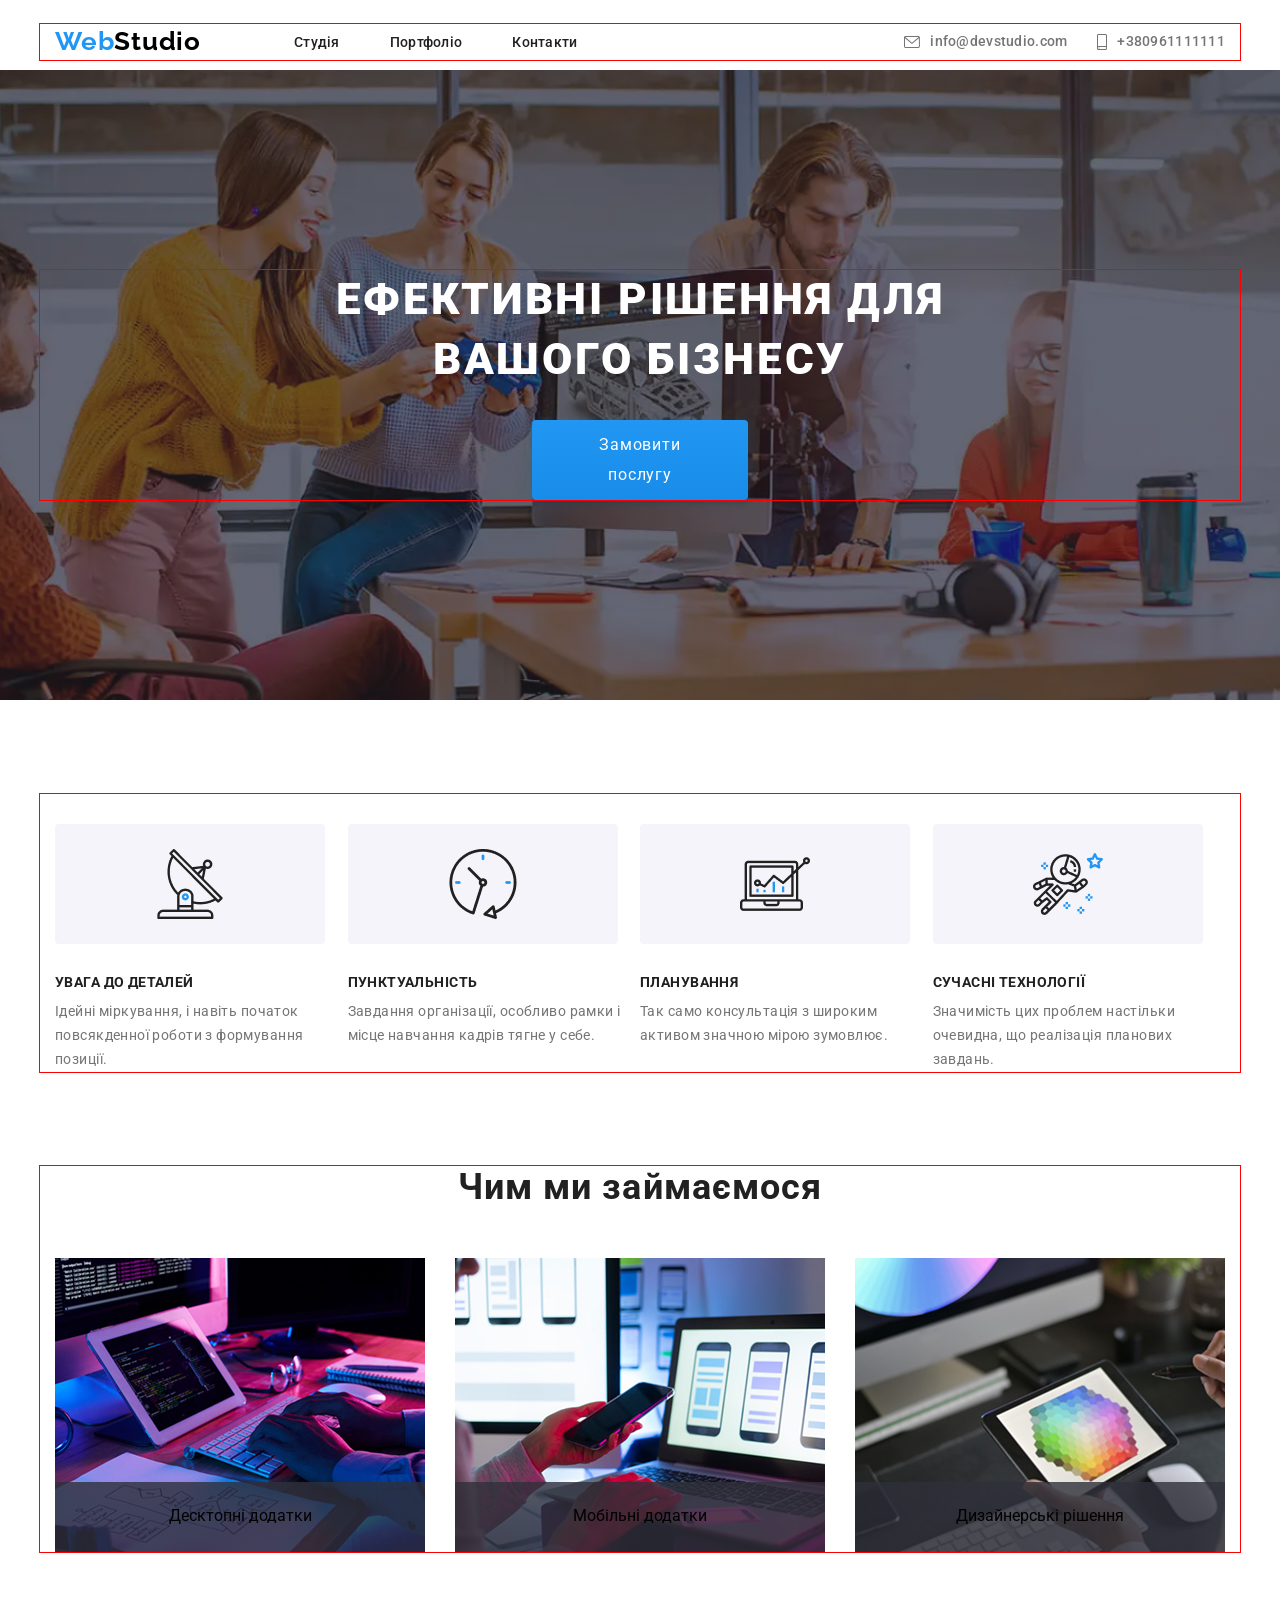
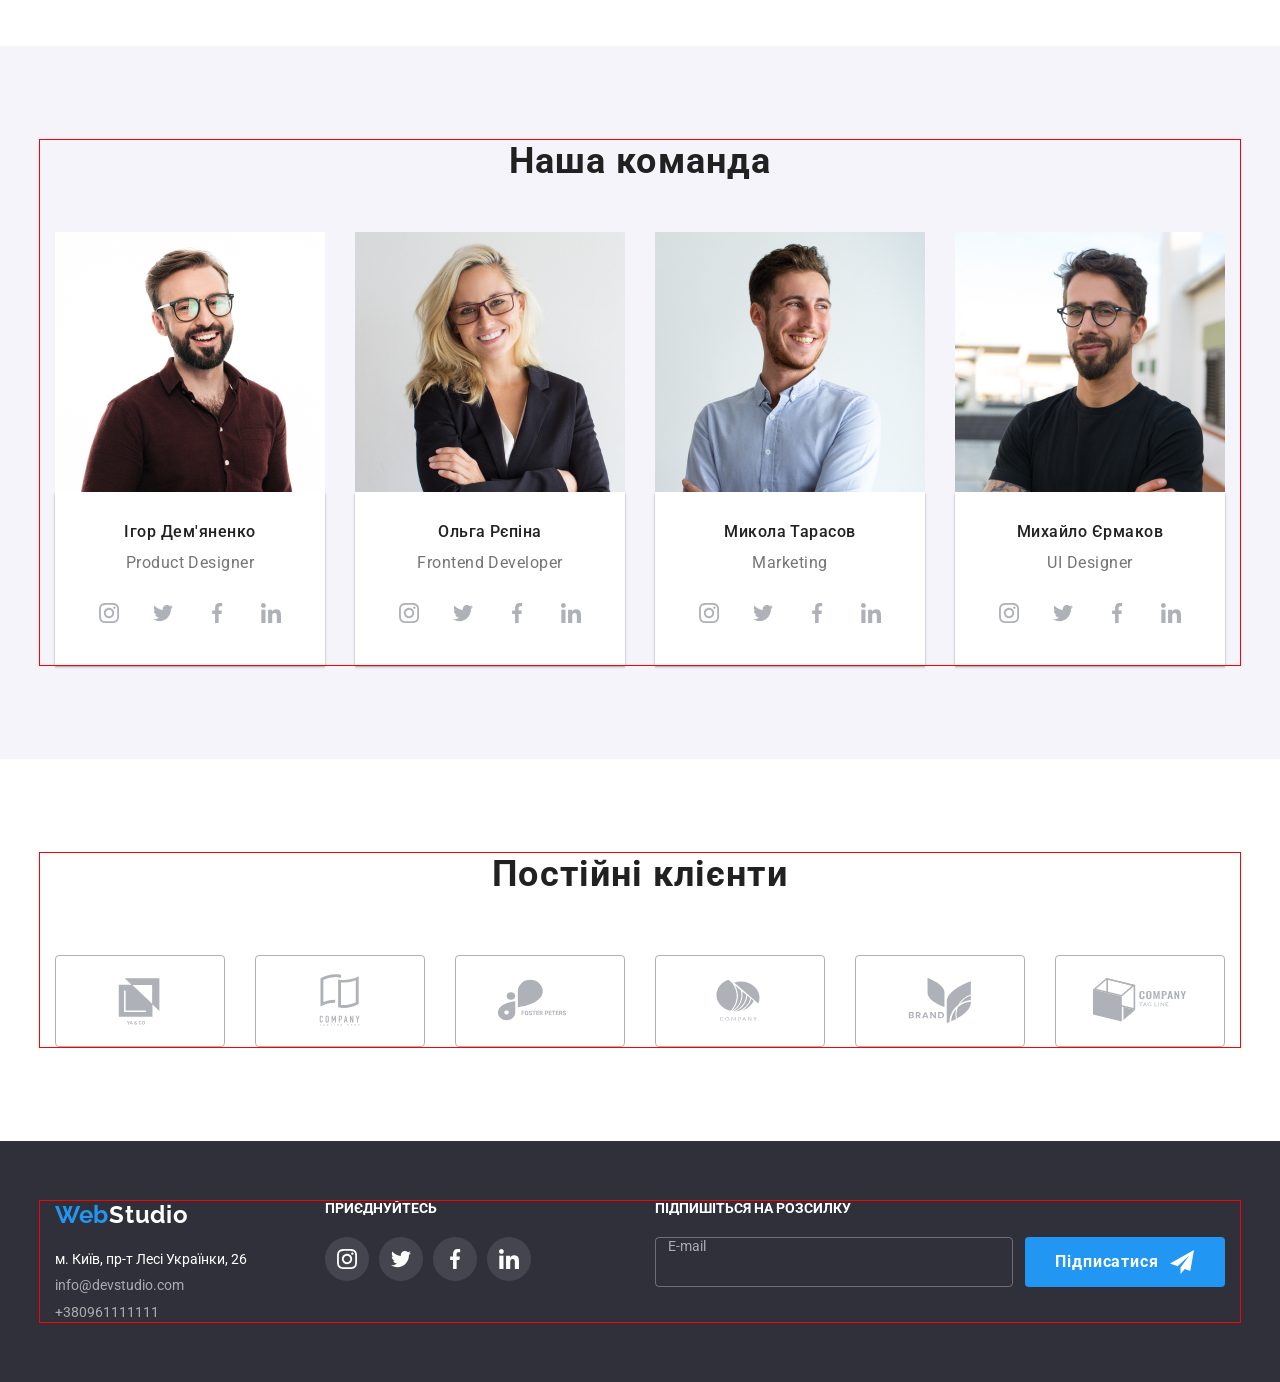
==== commit ffe0b1fd: "link fix" ====
--- a/index.html
+++ b/index.html
@@ -26,7 +26,7 @@
       crossorigin="anonymous"
       referrerpolicy="no-referrer"
     />
-    <link rel="stylesheet" href="./style/main.min.css" />
+    <link rel="stylesheet" href="./style/main.min.css">
   </head>
 
   <body>
--- a/style/main.min.css
+++ b/style/main.min.css
@@ -1 +1 @@
-a{text-decoration:none}ul{list-style:none;padding:0;margin:0;list-style:none}h1,a,button,h2,p,h3{margin:0}img{display:block;width:100%;max-width:100%;height:auto}address{font-style:normal}button{cursor:pointer;border:none}:root{--link-color: #2196f3;--logo-color: #000000;--main-color: #212121;--text-color: #757575;--only-color: #ffffff;--bg-color: #2f303a;--team-color: #f5f4fa;--two-color: rgba(255, 255, 255, 0.6)}.container{max-width:1200px;padding:0 15px;margin:0 auto;width:100%;outline:1px solid red}@media(min-width: 480px){.container{width:480px}}@media(min-width: 768px){.container{width:768px}}@media(min-width: 1200px){.container{width:1200px}}.roboto-uniquifier{font-family:"Roboto",sans-serif;font-optical-sizing:auto;font-style:normal;font-variation-settings:"wdth" 100}.raleway-uniquifier{font-family:"Raleway",sans-serif;font-optical-sizing:auto;font-style:normal}body{font-family:"Roboto",sans-serif}.heading{display:flex;padding-top:10px;padding-bottom:10px}@media(min-width: 768px){.heading{padding-top:21px}}@media(min-width: 1200px){.heading{padding-top:24px}}.heading .container{display:flex;align-items:center}.heading__logo{color:var(--logo-color);font-family:Raleway,sans-serif;font-size:24px;font-weight:700;line-height:1.38;letter-spacing:.72px;margin-right:auto}@media(min-width: 768px){.heading__logo{font-size:24px;letter-spacing:.72px;margin-right:88px}}@media(min-width: 1200px){.heading__logo{font-size:26px;letter-spacing:.78px;margin-right:93px}}.heading__span{color:var(--link-color)}.heading__nav{text-decoration:none;display:none}@media(min-width: 768px){.heading__nav{display:block}}.heading__list{display:flex;gap:50px}.heading__link{position:relative;color:var(--main-color);font-size:14px;font-weight:500;line-height:1.14;letter-spacing:.28px}.heading__link:hover{color:var(--link-color)}.heading__link:after{content:"";position:absolute;left:0;bottom:-11px;width:100%;height:4px;background-color:var(--link-color);border-radius:2px;opacity:0;transition:opacity 250ms}.heading__link:hover::after{opacity:1}.heading__spisok{display:none;margin-left:auto}@media(min-width: 768px){.heading__spisok{display:flex;flex-direction:column;gap:10px}}@media(min-width: 1200px){.heading__spisok{flex-direction:row;gap:30px}}.heading__element:last-child .heading__icons{width:10px;height:16px}.heading__element:last-child .heading__icons:hover{fill:#2196f3}.heading__icons{width:16px;height:12px;fill:currentColor}.heading__adress{color:var(--text-color);font-size:14px;font-weight:500;line-height:1.14;letter-spacing:.28px;display:flex;align-items:center;gap:10px;transition:color 250ms ease}.heading__adress:hover,.heading__adress:focus{color:var(--link-color)}.heading__adress:hover .heading__icons{fill:#2196f3}.heading__adress:hover .heading__icons{fill:#2196f3}.heading__logo:hover{animation:logoRotate .7s}@keyframes logoRotate{0%{transform:rotate(0deg)}50%{transform:rotate(8deg)}100%{transform:rotate(0deg)}}.hero{padding:118px 0;background-image:linear-gradient(rgba(47, 48, 58, 0.4), rgba(47, 48, 58, 0.4)),url(../pages/mobile/hero-mobile@1x.webp);background-size:cover;background-position:center;background-repeat:no-repeat}@media(min-device-pixel-ratio: 2),(min-resolution: 192dpi),(min-resolution: 2dppx){.hero{background-image:linear-gradient(rgba(47, 48, 58, 0.4), rgba(47, 48, 58, 0.4)),url(../pages/mobile/hero-mobile@2x.webp)}}.hero-title{color:var(--only-color);text-align:center;font-size:26px;line-height:1.36;font-weight:900;letter-spacing:1.56px;text-transform:uppercase;width:100%;animation:heroTitle 1s ease}.hero-button{width:216px;color:var(--only-color);text-align:center;font-size:16px;line-height:30px;letter-spacing:.96px;border-radius:4px;background:linear-gradient(180deg, #2196f3 0%, #188ce8 100%);box-shadow:0 4px 4px rgba(0,0,0,.15),0 2px 8px rgba(33,150,243,.2);padding:10px 32px}.btn-div{display:flex;justify-content:center}@media(min-width: 768px){.hero-button{width:216px}.hero{background-image:linear-gradient(rgba(47, 48, 58, 0.4), rgba(47, 48, 58, 0.4)),url(../pages/tablet/hero-tablet@1x.webp)}}@media(min-width: 768px)and (min-device-pixel-ratio: 2),(min-width: 768px)and (min-resolution: 192dpi),(min-width: 768px)and (min-resolution: 2dppx){.hero{background-image:linear-gradient(rgba(47, 48, 58, 0.4), rgba(47, 48, 58, 0.4)),url(../pages/tablet/hero-tablet@2x.webp)}}@media(min-width: 768px){.hero-title{width:360px;height:84px;margin:0 auto 30px}}@media(min-width: 1200px){.hero{padding-top:200px;padding-bottom:200px;background-image:linear-gradient(rgba(47, 48, 58, 0.4), rgba(47, 48, 58, 0.4)),url(../pages/dekstop/hero-destop@1x.webp)}}@media(min-width: 1200px)and (min-device-pixel-ratio: 2),(min-width: 1200px)and (min-resolution: 192dpi),(min-width: 1200px)and (min-resolution: 2dppx){.hero{background-image:linear-gradient(rgba(47, 48, 58, 0.4), rgba(47, 48, 58, 0.4)),url(../pages/dekstop/hero-destop@2x.webp)}}@media(min-width: 1200px){.hero-title{width:696px;height:120px;margin:0 auto 30px;font-size:44px;line-height:1.36;letter-spacing:2.64px}}@keyframes heroTitle{0%{opacity:0;transform:translateY(-50px)}100%{opacity:1;transform:translateY(0)}}.advantages{padding-top:60px;padding-bottom:60px}.advantages-list{display:grid;grid-template-columns:1fr}.advantages-img{width:70px;height:70px;margin-top:25px;margin-bottom:25px}.advantages-img-div{width:100%;border-radius:4px;background:#f5f4fa;display:flex;align-items:center;text-align:center;justify-content:center;margin-bottom:30px;margin-top:30px}.advantages-title{margin-bottom:10px;color:#212121;text-align:left;font-family:Roboto,sans-serif;font-size:14px;font-style:normal;font-weight:700;line-height:normal;letter-spacing:.42px;text-transform:uppercase}.advantages-text{color:var(--text-color);font-size:14px;font-weight:400;line-height:1.71;letter-spacing:.42px}@media(min-width: 480px){.advantages-img{width:70px;height:70px;margin-top:25px;margin-bottom:25px;display:block}.advantages-img-div{width:100%}}@media(min-width: 768px){.advantages-list{grid-template-columns:repeat(2, 1fr)}.advantages-img-div{width:354px;height:120px}}@media(min-width: 1200px){.advantages{padding-top:94px;padding-bottom:94px}.advantages-list{grid-template-columns:repeat(4, 1fr)}.advantages-img-div{width:270px;height:120px}}.perspectief{padding-bottom:94px;display:none}.perspectief-list{display:flex;gap:30px}.perspectief-title{color:var(--main-color);text-align:center;font-size:36px;font-weight:700;line-height:normal;letter-spacing:1.08px;margin-bottom:50px}.perspectief-photo{width:370px;height:294px}.perspectief-item{position:relative}.perspectief-div{position:absolute;left:0;bottom:0;width:370px;height:70px;background:rgba(47,48,58,.8);display:flex;align-items:center;justify-content:center;text-align:center}.perspektief-text{color:#fff;text-align:center;font-family:Roboto,sans-serif;font-size:14px;font-weight:700;line-height:normal;letter-spacing:.42px;text-transform:uppercase;margin:0}@media(min-width: 1200px){.perspectief{display:block}}.team{padding-top:60px;padding-bottom:60px;background-color:var(--team-color)}.team-list{display:grid;grid-template-columns:100%;gap:30px;justify-items:center}.team-items{width:100%;max-width:450px}.team-div{background-color:var(--only-color);padding-top:30px;padding-bottom:30px;box-shadow:0 2px 1px rgba(0,0,0,.12),0 1px 1px rgba(0,0,0,.14),0 2px 3px rgba(0,0,0,.2)}.team-detitle{color:var(--main-color);text-align:center;font-size:36px;font-weight:700;line-height:1.17;letter-spacing:1.08px;margin-bottom:50px}.team-title{color:#212121;text-align:center;font-family:Roboto,sans-serif;font-size:16px;font-weight:500;line-height:normal;letter-spacing:.48px;margin-bottom:10px}.team-text{color:var(--text-color);text-align:center;font-size:16px;font-weight:400;line-height:1.5;letter-spacing:.48px}.team-item{display:flex;justify-content:center;gap:10px;margin-top:16px}.team-icon{width:20px;height:20px;fill:#afb1b8}.team-link{width:44px;height:44px;display:flex;justify-content:center;align-items:center;border-radius:50%}.team-link:hover{background-color:#2196f3}.team-link:hover .team-icon{fill:#fff}@media(min-width: 768px){.team-list{grid-template-columns:repeat(2, minmax(0, 1fr))}.team-items{min-width:0;width:100%;box-sizing:border-box}.team-items img{display:block;max-width:100%;height:auto}.team-items:hover{animation:none}.team-list{grid-template-columns:repeat(2, 1fr)}}@media(min-width: 1200px){.team{padding-top:94px;padding-bottom:94px}.team-title{margin-bottom:10px;letter-spacing:.48px;font-size:16px}.team-list{display:flex}}.team-items:hover{animation:teamCard .5s forwards}@keyframes teamCard{0%{transform:scale(1)}100%{transform:scale(1.05)}}.clients{padding-top:60px;padding-bottom:60px}.clients-title{color:#212121;text-align:center;font-family:Roboto,sans-serif;font-size:36px;font-weight:700;line-height:normal;letter-spacing:1.08px}.clients-list{display:grid;grid-template-columns:repeat(2, 1fr);gap:30px;margin-top:30px;justify-content:center}.clients-item{width:100%;max-width:210px}.client-icon{width:106px;height:60px;fill:#afb1b8}.clients-link{width:170px;height:92px;border-radius:4px;border:1px solid #afb1b8;display:flex;justify-content:center;align-items:center;width:100%;height:92px}.clients-link:hover{border:1px solid #2196f3}.clients-link:hover .client-icon{fill:#2196f3}@media(min-width: 480px){.clients .container{margin:0 auto}.clients .container{box-sizing:border-box}.clients-list{display:grid;grid-template-columns:repeat(2, 1fr);gap:30px;width:100%;margin:30px auto 0;padding:0;box-sizing:border-box}.clients-item{width:100%;max-width:none;margin:0;box-sizing:border-box}.clients-link{width:100%;height:92px;box-sizing:border-box;display:flex;justify-content:center;align-items:center}}@media(min-width: 768px){.clients{padding-top:94px;padding-bottom:94px}.clients-list{display:grid;grid-template-columns:repeat(3, 1fr);gap:20px;margin-top:60px}.clients-item{width:100%}.clients-link{width:100%;height:92px}}@media(min-width: 1200px){.clients-list{display:grid;grid-template-columns:repeat(6, 1fr);gap:30px;width:100%}.clients-item{width:100%}.clients-link{width:100%;height:92px}.client-icon{width:106px;height:60px}}.footer{width:100%;background-color:#2f303a;padding:60px 0 40px;overflow:hidden}.footer .container{width:100%;max-width:1200px;margin:0 auto;padding:0 15px;box-sizing:border-box}.footer-box{width:100%;display:flex;flex-direction:column;align-items:center;text-align:center}.footer-logo-wrap{width:100%;margin-bottom:20px;text-align:center}.footer-logo{display:inline-block;color:#fff;font-family:Raleway,sans-serif;font-size:24px;font-weight:700;line-height:1.2;letter-spacing:.72px}.footer-span{color:#2196f3}.footer-list{width:100%;margin:0 0 50px;padding:0;display:flex;flex-direction:column;align-items:center;gap:7px;list-style:none}.footer-item{width:100%;text-align:center}.footer-item:first-child .footer-contact{color:#fff}.footer-contact{display:block;width:100%;margin:0;color:hsla(0,0%,100%,.6);font-size:14px;line-height:1.4;text-align:center}.footer-social{width:100%;margin:0 0 50px;display:flex;flex-direction:column;align-items:center}.footer-title{width:100%;margin-bottom:20px;color:#fff;font-family:Roboto,sans-serif;font-size:14px;font-weight:700;line-height:1.14;text-transform:uppercase;text-align:center}.footer-detitle{width:100%;margin-top:60px;margin-bottom:20px;color:#fff;font-family:Roboto,sans-serif;font-size:14px;font-weight:700;line-height:1.14;text-transform:uppercase;text-align:center}.footer-links{width:100%;display:flex;justify-content:center;align-items:center;flex-wrap:wrap;gap:10px;margin:0;padding:0}.footer-link{width:44px;height:44px;flex:0 0 44px;display:flex;align-items:center;justify-content:center;border-radius:50%;background-color:hsla(0,0%,100%,.1)}.footer-link:hover{background-color:#2196f3}.footer-icon{width:20px;height:20px;fill:#fff}.footer-form{width:100%;max-width:100%;margin:0;padding:0;display:flex;flex-direction:column;align-items:center;box-sizing:border-box}.footer-subscribe{width:100%;max-width:100%;display:flex;flex-direction:column;align-items:center;gap:18px}.footer-send{width:100%;max-width:100%;min-width:0;height:50px;margin:0;padding:0 12px;box-sizing:border-box;color:#fff;background-color:rgba(0,0,0,0);border:1px solid hsla(0,0%,100%,.3);border-radius:4px;outline:none}.footer-send::-moz-placeholder{color:hsla(0,0%,100%,.6)}.footer-send::placeholder{color:hsla(0,0%,100%,.6)}.footer-btn{width:200px;max-width:100%;height:50px;margin:0;padding:0;display:flex;align-items:center;justify-content:center;gap:10px;color:#fff;background-color:#2196f3;border:none;border-radius:4px;font-family:Roboto,sans-serif;font-size:16px;font-weight:700;cursor:pointer}.footer-tlg{width:24px;height:24px;flex-shrink:0;fill:#fff}@media(min-width: 480px){.footer{width:100%;max-width:100%;margin:0;padding:55px 0 50px;background-color:#2f303a;overflow:hidden;box-sizing:border-box}.footer .container{width:100%;max-width:768px;margin:0 auto;padding:0 15px;box-sizing:border-box;display:flex;flex-wrap:wrap;justify-content:center;align-items:flex-start}.footer-box{width:100%;max-width:100%;margin:0;padding:0;display:flex;flex-direction:column;align-items:center;text-align:center;box-sizing:border-box}.footer-logo-wrap{width:100%;margin:0 0 20px;text-align:center}.footer-logo{display:inline-block;margin:0;font-family:Raleway,sans-serif;font-size:24px;font-weight:700;line-height:1.2;text-align:center}.footer-list{width:100%;max-width:100%;margin:0 0 50px;padding:0;display:flex;flex-direction:column;align-items:center;gap:7px;list-style:none;text-align:center;box-sizing:border-box}.footer-item{width:100%;margin:0;padding:0;text-align:center}.footer-contact{display:block;width:100%;margin:0;font-size:14px;line-height:1.4;text-align:center}.items-div{width:100%;max-width:100%;margin:0 0 60px;padding:0;text-align:center;box-sizing:border-box}.items-div .footer-title{width:100%;margin:0 0 20px;font-size:14px;font-weight:700;line-height:1.14;text-align:center}.footer-links{width:100%;max-width:100%;margin:0;padding:0;display:flex;justify-content:center;align-items:center;gap:10px;box-sizing:border-box}.footer-link{width:44px;height:44px;flex:0 0 44px;display:flex;align-items:center;justify-content:center;border-radius:50%;background-color:hsla(0,0%,100%,.1)}.footer-icon{width:20px;height:20px;fill:#fff}.footer-form{width:100%;max-width:100%;margin:0;padding:0;display:flex;flex-direction:column;align-items:center;text-align:center;box-sizing:border-box}.footer-detitle{width:100%;max-width:100%;margin:0 0 20px;color:#fff;font-size:14px;font-weight:700;line-height:1.14;text-align:center;text-transform:uppercase;box-sizing:border-box}.footer-subscribe{width:100%;max-width:100%;margin:0;padding:0;display:flex;flex-direction:column;align-items:center;gap:18px;box-sizing:border-box}.footer-send{display:block;width:450px;height:50px;margin:0;padding:0 12px;box-sizing:border-box;color:#fff;background:rgba(0,0,0,0);border:1px solid hsla(0,0%,100%,.3);border-radius:4px;outline:none;font-family:Roboto,sans-serif;font-size:14px;line-height:42px}.footer-send::-moz-placeholder{color:hsla(0,0%,100%,.6)}.footer-send::placeholder{color:hsla(0,0%,100%,.6)}.footer-btn{width:170px;max-width:100%;height:50px;margin:0;padding:0;display:flex;align-items:center;justify-content:center;gap:8px;color:#fff;background-color:#2196f3;border:0;border-radius:4px;font-family:Roboto,sans-serif;font-size:16px;font-weight:700;line-height:1;letter-spacing:.96px;box-sizing:border-box}.footer-tlg{width:26px;height:26px;flex:0 0 26px;fill:#fff}}@media(min-width: 768px){.footer{width:100%;padding:60px 0 40px;overflow:hidden}.footer .container{width:100%;max-width:768px;margin:0 auto;padding:0 15px;box-sizing:border-box;display:flex;flex-wrap:wrap;align-items:flex-start;row-gap:0}.footer-box{width:230px;flex:0 0 230px;display:flex;flex-direction:column;align-items:center;margin:0;padding:0;text-align:center;margin-right:165px}.footer-logo-wrap{width:100%;margin:0 0 20px;text-align:center}.footer-logo{display:inline-block;margin:0}.footer-list{width:100%;margin:0;padding:0;display:flex;flex-direction:column;align-items:center;gap:7px;text-align:center}.footer-item{width:100%;margin:0;padding:0;text-align:center}.footer-contact{display:block;width:100%;margin:0;text-align:center}.items-div{width:206px;flex:0 0 206px;margin:0;padding:0;text-align:center}.items-div .footer-title{width:100%;margin:0 0 20px;text-align:center}.items-div .footer-links{width:100%;display:flex;justify-content:center;align-items:center;gap:10px;margin:0;padding:0}.footer-link{width:44px;height:44px;flex:0 0 44px}.footer-form{width:100%;flex:0 0 100%;margin:60px 0 0;padding:0;display:flex;flex-direction:column;align-items:center;text-align:center}.footer-detitle{width:100%;margin:0 0 20px;text-align:center}.footer-subscribe{width:100%;display:flex;flex-direction:column;align-items:center;gap:18px}.footer-send{width:450px;height:50px;margin:0}.footer-btn{width:200px;height:50px;margin:0;display:flex;align-items:center;justify-content:center;gap:10px}}@media(min-width: 1200px){.footer{width:100%;background-color:#2f303a;padding:60px 0}.footer .container{width:100%;max-width:480px;margin:0 auto;padding:0 15px;box-sizing:border-box}.footer-box{width:100%;display:flex;flex-direction:column;align-items:center;text-align:center}.footer-logo-wrap{width:100%;margin-bottom:20px;text-align:center}.footer-logo{display:inline-block;margin:0;color:#fff;font-family:Raleway,sans-serif;font-size:24px;font-weight:700;line-height:1.2}.footer-list{width:100%;margin:0 0 50px;padding:0;display:flex;flex-direction:column;align-items:center;gap:7px;list-style:none}.footer-item{width:100%;margin:0;padding:0;text-align:center}.footer-contact{display:block;width:100%;margin:0;color:hsla(0,0%,100%,.6);text-align:center}.footer-item:first-child .footer-contact{color:#fff}.footer-span{color:#2196f3}.items-div{width:100%;margin-bottom:50px;text-align:center}.items-div .footer-title{width:100%;margin:0 0 20px;color:#fff;text-align:center}.footer-links{width:100%;display:flex;justify-content:center;align-items:center;gap:10px;margin:0;padding:0}.footer-link{width:44px;height:44px;flex:0 0 44px;display:flex;align-items:center;justify-content:center;border-radius:50%;background-color:hsla(0,0%,100%,.1)}.footer-icon{width:20px;height:20px;fill:#fff}.footer-form{width:100%;margin:0;display:flex;flex-direction:column;align-items:center;text-align:center}.footer-detitle{margin:0 0 20px;color:#fff;text-align:center}.footer-subscribe{width:100%;display:flex;flex-direction:column;align-items:center;gap:18px}.footer-send{width:100%;max-width:358px;min-width:0;height:50px;margin:0;padding:0 12px;box-sizing:border-box;color:#fff;background:rgba(0,0,0,0);border:1px solid hsla(0,0%,100%,.3);border-radius:4px;outline:none}.footer-btn{width:200px;max-width:100%;height:50px;margin:0;padding:0;display:flex;align-items:center;justify-content:center;gap:10px;color:#fff;background-color:#2196f3;border:none;border-radius:4px;font-family:Roboto,sans-serif;font-size:16px;font-weight:700;cursor:pointer}.footer-tlg{width:24px;height:24px;fill:#fff}}@media(min-width: 1200px)and (min-width: 768px)and (max-width: 1199px){.footer .container{max-width:768px;padding:0 15px}.footer-box{width:230px;flex:0 0 230px}.footer .container{display:flex;flex-wrap:wrap;justify-content:space-between;align-items:flex-start}.footer-logo-wrap{text-align:center}.footer-list{margin-bottom:0}.items-div{width:206px;flex:0 0 206px;margin-bottom:0}.footer-form{width:100%;flex:0 0 100%;margin-top:60px}.footer-send{width:443px;max-width:100%}}@media(min-width: 1200px){.footer .container{width:1200px;max-width:1200px;margin:0 auto;padding:0 15px;display:flex;flex-wrap:nowrap;align-items:flex-start;justify-content:flex-start;box-sizing:border-box}.footer-box{width:230px;flex:0 0 230px;margin:0 40px 0 0;padding:0;text-align:left}.footer-logo-wrap{width:100%;margin:0 0 20px;text-align:left}.footer-logo{margin:0}.footer-list{width:100%;margin:0;padding:0;display:flex;flex-direction:column;gap:7px;text-align:left}.footer-item{width:100%;text-align:left}.footer-contact{display:block;width:100%;margin:0;text-align:left}.items-div{margin-right:auto;padding:0;text-align:left}.items-div .footer-title{width:100%;margin:0 0 20px;padding:0;text-align:left}.items-div .footer-links{width:206px;display:flex;justify-content:flex-start;align-items:center;gap:10px;margin:0;padding:0}.footer-link{width:44px;height:44px;flex:0 0 44px;display:flex;align-items:center;justify-content:center}.footer-form{width:570px;flex:0 0 570px;margin:0;padding:0;display:flex;flex-direction:column;align-items:flex-start;text-align:left}.footer-detitle{margin:0 0 20px;text-align:left}.footer-subscribe{width:570px;display:flex;flex-direction:row;align-items:center;gap:12px}.footer-send{width:358px;height:50px;min-width:0;flex:0 0 358px;box-sizing:border-box;margin:0}.footer-btn{width:200px;height:50px;flex:0 0 200px;margin:0;display:flex;align-items:center;justify-content:center;gap:10px}}.footer .footer-send{resize:none;overflow:hidden;-moz-appearance:none;appearance:none;-webkit-appearance:none}.back-drop{position:fixed;top:0;left:0;width:100%;height:100%;background-color:rgba(0,0,0,.407);display:flex;justify-content:center;align-items:center}.modal{position:relative;width:528px;height:581px;border-radius:4px;background:#fff;box-shadow:0 1px 3px rgba(0,0,0,.12),0 1px 1px rgba(0,0,0,.14),0 2px 1px rgba(0,0,0,.2);transform:scale(1);padding:40px;transition:transform 1500ms cubic-bezier(0.19, 1, 0.22, 1)}.modal-close{position:absolute;top:8px;right:8px;width:30px;height:30px;padding:0;display:flex;justify-content:center;align-items:center;background-color:#fff;border:1px solid rgba(0,0,0,.1);border-radius:50%;cursor:pointer}.modal-close-icon:hover{fill:#2196f3}.modal-close-icon{width:18px;height:18px;fill:#000}.modal-title{color:#212121;text-align:center;font-family:Roboto;font-size:20px;font-style:normal;font-weight:700;line-height:normal;letter-spacing:.6px;margin-bottom:12px}.modal-label{display:block}.modal-text{color:#757575;font-family:Roboto;font-size:12px;font-style:normal;font-weight:400;line-height:normal;letter-spacing:.12px;margin-top:10px}.modal-input{display:block;width:100%;height:50px;border-radius:4px;border:1px solid rgba(33,33,33,.2)}.modal-textarea{width:448px;height:120px;display:block;border-radius:4px;border:1px solid rgba(33,33,33,.2)}.input-wrapper{position:relative}.input-wrapper input{width:100%;height:40px;padding-left:40px}.input-icon{position:absolute;left:12px;top:50%;transform:translateY(-50%);width:18px;height:18px;fill:#212121}.input-icon:hover{fill:#2196f3}textarea{display:block;width:100%;resize:none;height:150px}.btn-label{display:flex;justify-content:center;align-items:center}.btn{color:#fff;text-align:center;font-family:Roboto,sans-serif;font-size:16px;font-weight:700;line-height:30px;letter-spacing:.96px;background:linear-gradient(180deg, #2196f3 0%, #188ce8 100%);box-shadow:0 4px 4px rgba(0,0,0,.15),0 2px 8px rgba(33,150,243,.18);width:200px;height:50px;margin-top:30px;border-radius:4px;border:none}.is-hidden{opacity:0;pointer-events:none;visibility:hidden}.is-hidden .modal{transform:scale(0)}.checkbox-input{position:absolute;opacity:0;width:16px;height:15px;color:#212121}.checkbox-text{color:#757575;font-family:Roboto;font-size:14px;font-style:normal;font-weight:400;line-height:24px;letter-spacing:.42px}.link{color:#2196f3;text-decoration-line:underline;text-decoration-style:solid;-webkit-text-decoration-skip-ink:none;text-decoration-skip-ink:none;text-decoration-thickness:auto;text-underline-offset:auto;text-underline-position:from-font}.checkbox-custom{display:inline-block;width:20px;height:20px;border:2px solid #aaa;border-radius:4px;background-color:#fff;transition:background-color .2s ease,border-color .2s ease;position:relative;flex-shrink:0}.checkbox-label{display:flex;align-items:center;gap:10px;cursor:pointer;-webkit-user-select:none;-moz-user-select:none;user-select:none;margin-top:20px}.checkbox-custom::before{content:"";display:block;width:5px;height:10px;border:2px solid #fff;border-top:none;border-left:none;transform:rotate(45deg);position:absolute;top:2px;left:6px;opacity:0;transition:opacity .2s ease}.checkbox-input:checked+.checkbox-custom{background-color:#4a90e2;border-color:#4a90e2}.checkbox-input:checked+.checkbox-custom::before{opacity:1}.checkbox-input:focus-visible+.checkbox-custom{outline:2px solid #4a90e2;outline-offset:2px}.mobile-menu{position:fixed;z-index:9999;top:0;left:0;width:100%;height:100vh;background-color:#fff;transform:translateX(100%);transition:transform 300ms ease;visibility:hidden}.mobile-menu.is-open{transform:translateX(0);visibility:visible}.mobile-menu-container{position:relative;width:100%;height:100%;padding:48px 40px}.mobile-menu-close{position:absolute;top:10px;right:15px;width:40px;height:40px;border:none;background:rgba(0,0,0,0);font-size:40px;line-height:40px;cursor:pointer}.mobile-nav-list{display:flex;flex-direction:column;gap:30px;margin:0;padding:0}.mobile-nav-link{color:#212121;font-size:40px;line-height:1.2;text-decoration:none}.mobile-nav-link:hover{color:#2196f3}.mobile-contacts{position:absolute;left:40px;bottom:40px;display:flex;flex-direction:column}.mobile-phone{color:#757575;font-size:24px;text-decoration:none;margin-bottom:20px}.mobile-email{color:#757575;font-size:20px;text-decoration:none;margin-bottom:20px}.mobile-socials{display:flex;gap:15px;margin:0;padding:0}.mobile-socials a{color:#2196f3;text-decoration:none}.mobile-menu-open{display:flex;flex-direction:column;justify-content:space-between;width:24px;height:24px;padding:3px 2px;border:none;background:rgba(0,0,0,0);cursor:pointer}.mobile-menu-open use{display:block;width:100%;height:2px;background-color:#212121}@media(min-width: 768px){.mobile-menu-open{display:none}.mobile-menu{display:none}}.portfolio{padding-top:60px;padding-bottom:60px}.portfolio-list{display:flex;flex-wrap:wrap;gap:8px;margin-bottom:50px}.portfolio-button{color:#212121;text-align:center;font-family:Roboto;font-size:16px;font-style:normal;font-weight:500;line-height:26px;letter-spacing:.48px;gap:22px;padding:6px 22px;border-radius:4px}.portfolio-span{font-size:16px}.portfolio-button:hover{background:linear-gradient(180deg, #2196f3 0%, #188ce8 100%);color:#fff;box-shadow:0 2px 4px rgba(0,0,0,.12)}.portfolio-spisok{display:flex;flex-wrap:wrap;gap:30px;justify-content:center}.item{outline:1px solid #eee;background:#fff;width:100%;box-shadow:0 1px 2px rgba(0,0,0,.04);transition:box-shadow 250ms ease,transform 250ms ease}.overlay-box{position:relative;overflow:hidden}.overlay-text{position:absolute;top:0;left:0;width:100%;height:100%;padding:40px 24px;background:linear-gradient(180deg, rgba(33, 150, 243, 0.9) 0%, rgba(24, 140, 232, 0.92) 100%);color:#fff;font-size:20px;line-height:1.5;transform:translateY(100%);transition:transform 250ms ease}.item:hover .overlay-text{transform:translateY(0)}.item:hover{box-shadow:0 1px 1px rgba(0,0,0,.12),0 4px 4px rgba(0,0,0,.1),0 4px 6px rgba(0,0,0,.08)}.portfolio-photo{display:block;width:100%;height:auto}.portfolio-bg{padding:20px 24px}.all-title{color:#212121;font-size:18px;font-weight:700;line-height:2;letter-spacing:1.08px;margin-bottom:4px}.all-text{color:#757575;font-size:16px;font-weight:400;line-height:1.88;letter-spacing:.48px;margin-top:4px}@media(min-width: 480px){.item{width:450px;height:404px}}@media(min-width: 768px){.portfolio-spisok{display:flex;flex-wrap:wrap;gap:30px;justify-content:flex-start}.item{width:calc((100% - 30px)/2)}.portfolio-photo{width:100%;height:auto;display:block}.portfolio-list{display:flex;justify-content:center}}@media(min-width: 768px){.portfolio-spisok{display:flex;flex-wrap:wrap;gap:30px;justify-content:flex-start}.item{width:calc((100% - 30px)/2)}.portfolio-photo{width:100%;height:auto;display:block}.portfolio-list{display:flex;justify-content:center}}@media(min-width: 1200px){.portfolio-spisok{display:flex;flex-wrap:wrap;gap:30px;justify-content:flex-start}.item{width:calc((100% - 30px)/2)}.portfolio-photo{width:100%;height:auto;display:block}.portfolio-list{display:flex;align-items:center;justify-content:center}.item{width:calc((100% - 60px)/3)}.portfolio{padding-top:94px;padding-bottom:94px}}.item:hover{animation:portfolioAnim .5s forwards}@keyframes portfolioAnim{0%{transform:scale(1)}100%{transform:scale(1.03)}}/*# sourceMappingURL=main.min.css.map */+a{text-decoration:none}ul{list-style:none;padding:0;margin:0}h1,h2,h3,p{margin:0}img{display:block;width:100%;max-width:100%;height:auto}address{font-style:normal}button{cursor:pointer;border:none}:root{--link-color: #2196f3;--logo-color: #000000;--main-color: #212121;--text-color: #757575;--only-color: #ffffff;--bg-color: #2f303a;--team-color: #f5f4fa;--two-color: rgba(255, 255, 255, 0.6)}.container{max-width:1200px;padding:0 15px;margin:0 auto;width:100%;outline:1px solid red}@media screen and (min-width: 480px){.container{width:480px}}@media screen and (min-width: 768px){.container{width:768px}}@media screen and (min-width: 1200px){.container{width:1200px}}.roboto-uniquifier{font-family:"Roboto",sans-serif;font-optical-sizing:auto;font-style:normal;font-variation-settings:"wdth" 100}.raleway-uniquifier{font-family:"Raleway",sans-serif;font-optical-sizing:auto;font-style:normal}body{font-family:"Roboto",sans-serif}body.menu-open{overflow:hidden}.heading{display:flex;padding-top:10px;padding-bottom:10px}@media(min-width: 768px){.heading{padding-top:21px}}@media(min-width: 1200px){.heading{padding-top:24px}}.heading .container{display:flex;align-items:center}.heading__logo{color:var(--logo-color);font-family:Raleway,sans-serif;font-size:24px;font-weight:700;line-height:1.38;letter-spacing:.72px;margin-right:auto}.heading__logo:hover{animation:logoRotate .7s}@media(min-width: 768px){.heading__logo{font-size:24px;letter-spacing:.72px;margin-right:88px}}@media(min-width: 1200px){.heading__logo{font-size:26px;letter-spacing:.78px;margin-right:93px}}.heading__span{color:var(--link-color)}.heading__nav{display:none;text-decoration:none}@media(min-width: 768px){.heading__nav{display:block}}.heading__list{display:flex;gap:50px}.heading__link{position:relative;color:var(--main-color);font-size:14px;font-weight:500;line-height:1.14;letter-spacing:.28px}.heading__link:hover{color:var(--link-color)}.heading__link::after{content:"";position:absolute;left:0;bottom:-11px;width:100%;height:4px;background-color:var(--link-color);border-radius:2px;opacity:0;transition:opacity 250ms}.heading__link:hover::after{opacity:1}.heading__spisok{display:none;margin-left:auto}@media(min-width: 768px){.heading__spisok{display:flex;flex-direction:column;gap:10px}}@media(min-width: 1200px){.heading__spisok{flex-direction:row;gap:30px}}.heading__element:last-child .heading__icons{width:10px;height:16px}.heading__element:last-child .heading__icons:hover{fill:#2196f3}.heading__icons{width:16px;height:12px;fill:currentColor}.heading__adress{display:flex;align-items:center;gap:10px;color:var(--text-color);font-size:14px;font-weight:500;line-height:1.14;letter-spacing:.28px;transition:color 250ms ease}.heading__adress:hover,.heading__adress:focus{color:var(--link-color)}.heading__adress:hover .heading__icons{fill:#2196f3}@keyframes logoRotate{0%{transform:rotate(0deg)}50%{transform:rotate(8deg)}100%{transform:rotate(0deg)}}.hero{padding:118px 0;background-image:linear-gradient(rgba(47, 48, 58, 0.4), rgba(47, 48, 58, 0.4)),url(../pages/mobile/hero-mobile@1x.webp);background-size:cover;background-position:center;background-repeat:no-repeat}@media(min-device-pixel-ratio: 2),(min-resolution: 192dpi),(min-resolution: 2dppx){.hero{background-image:linear-gradient(rgba(47, 48, 58, 0.4), rgba(47, 48, 58, 0.4)),url(../pages/mobile/hero-mobile@2x.webp)}}@media(min-width: 768px){.hero{background-image:linear-gradient(rgba(47, 48, 58, 0.4), rgba(47, 48, 58, 0.4)),url(../pages/tablet/hero-tablet@1x.webp)}}@media(min-width: 768px)and (min-device-pixel-ratio: 2),(min-width: 768px)and (min-resolution: 192dpi),(min-width: 768px)and (min-resolution: 2dppx){.hero{background-image:linear-gradient(rgba(47, 48, 58, 0.4), rgba(47, 48, 58, 0.4)),url(../pages/tablet/hero-tablet@2x.webp)}}@media(min-width: 1200px){.hero{padding-top:200px;padding-bottom:200px;background-image:linear-gradient(rgba(47, 48, 58, 0.4), rgba(47, 48, 58, 0.4)),url(../pages/dekstop/hero-destop@1x.webp)}}@media(min-width: 1200px)and (min-device-pixel-ratio: 2),(min-width: 1200px)and (min-resolution: 192dpi),(min-width: 1200px)and (min-resolution: 2dppx){.hero{background-image:linear-gradient(rgba(47, 48, 58, 0.4), rgba(47, 48, 58, 0.4)),url(../pages/dekstop/hero-destop@2x.webp)}}.hero-title{width:100%;color:var(--only-color);text-align:center;font-size:26px;line-height:1.36;font-weight:900;letter-spacing:1.56px;text-transform:uppercase;animation:heroTitle 1s ease}@media(min-width: 768px){.hero-title{width:360px;height:84px;margin:0 auto 30px}}@media(min-width: 1200px){.hero-title{width:696px;height:120px;margin:0 auto 30px;font-size:44px;line-height:1.36;letter-spacing:2.64px}}.hero-button{width:216px;padding:10px 32px;color:var(--only-color);text-align:center;font-size:16px;line-height:30px;letter-spacing:.96px;border-radius:4px;background:linear-gradient(180deg, #2196f3 0%, #188ce8 100%);box-shadow:0 4px 4px rgba(0,0,0,.15),0 2px 8px rgba(33,150,243,.2)}.hero .btn-div{display:flex;justify-content:center}@keyframes heroTitle{0%{opacity:0;transform:translateY(-50px)}100%{opacity:1;transform:translateY(0)}}.advantages{padding-top:60px;padding-bottom:60px}@media(min-width: 1200px){.advantages{padding-top:94px;padding-bottom:94px}}.advantages-list{display:grid;grid-template-columns:1fr}@media(min-width: 768px){.advantages-list{grid-template-columns:repeat(2, 1fr)}}@media(min-width: 1200px){.advantages-list{grid-template-columns:repeat(4, 1fr)}}.advantages-img{width:70px;height:70px;margin-top:25px;margin-bottom:25px}@media(min-width: 480px){.advantages-img{display:block}}.advantages-img-div{width:100%;border-radius:4px;background:#f5f4fa;display:flex;align-items:center;text-align:center;justify-content:center;margin-bottom:30px;margin-top:30px}@media(min-width: 768px){.advantages-img-div{width:354px;height:120px}}@media(min-width: 1200px){.advantages-img-div{width:270px;height:120px}}.advantages-title{margin-bottom:10px;color:#212121;text-align:left;font-family:Roboto,sans-serif;font-size:14px;font-style:normal;font-weight:700;line-height:normal;letter-spacing:.42px;text-transform:uppercase}.advantages-text{color:var(--text-color);font-size:14px;font-weight:400;line-height:1.71;letter-spacing:.42px}.perspectief{display:none;padding-bottom:94px}@media(min-width: 1200px){.perspectief{display:block}}.perspectief-list{display:flex;gap:30px}.perspectief-title{margin-bottom:50px;color:var(--main-color);text-align:center;font-size:36px;font-weight:700;line-height:normal;letter-spacing:1.08px}.perspectief-photo{width:370px;height:294px}.perspectief-item{position:relative}.perspectief-div{position:absolute;left:0;bottom:0;width:370px;height:70px;display:flex;align-items:center;justify-content:center;text-align:center;background:rgba(47,48,58,.8)}.perspectief-text{margin:0;color:#fff;text-align:center;font-family:Roboto,sans-serif;font-size:14px;font-weight:700;line-height:normal;letter-spacing:.42px;text-transform:uppercase}.team{padding-top:60px;padding-bottom:60px;background-color:var(--team-color)}@media(min-width: 1200px){.team{padding-top:94px;padding-bottom:94px}}.team-list{display:grid;grid-template-columns:100%;gap:30px;justify-items:center}@media(min-width: 768px){.team-list{grid-template-columns:repeat(2, minmax(0, 1fr))}}@media(min-width: 1200px){.team-list{display:flex}}.team-items{width:100%;max-width:450px}.team-items:hover{animation:teamCard .5s forwards}@media(min-width: 768px){.team-items{min-width:0;width:100%;box-sizing:border-box}.team-items:hover{animation:none}.team-items img{display:block;max-width:100%;height:auto}}.team-div{padding-top:30px;padding-bottom:30px;background-color:var(--only-color);box-shadow:0 2px 1px rgba(0,0,0,.12),0 1px 1px rgba(0,0,0,.14),0 2px 3px rgba(0,0,0,.2)}.team-detitle{margin-bottom:50px;color:var(--main-color);text-align:center;font-size:36px;font-weight:700;line-height:1.17;letter-spacing:1.08px}.team-title{margin-bottom:10px;color:#212121;text-align:center;font-family:Roboto,sans-serif;font-size:16px;font-weight:500;line-height:normal;letter-spacing:.48px}@media(min-width: 1200px){.team-title{margin-bottom:10px;font-size:16px;letter-spacing:.48px}}.team-text{color:var(--text-color);text-align:center;font-size:16px;font-weight:400;line-height:1.5;letter-spacing:.48px}.team-item{display:flex;justify-content:center;gap:10px;margin-top:16px}.team-icon{width:20px;height:20px;fill:#afb1b8}.team-link{width:44px;height:44px;display:flex;justify-content:center;align-items:center;border-radius:50%}.team-link:hover{background-color:#2196f3}.team-link:hover .team-icon{fill:#fff}@keyframes teamCard{0%{transform:scale(1)}100%{transform:scale(1.05)}}.clients{padding-top:60px;padding-bottom:60px}@media(min-width: 768px){.clients{padding-top:94px;padding-bottom:94px}}.clients-title{color:#212121;text-align:center;font-family:Roboto,sans-serif;font-size:36px;font-weight:700;line-height:normal;letter-spacing:1.08px}.clients-list{display:grid;grid-template-columns:repeat(2, 1fr);gap:30px;margin-top:30px;justify-content:center}@media(min-width: 480px){.clients-list{width:100%;margin:30px auto 0;padding:0;box-sizing:border-box}}@media(min-width: 768px){.clients-list{grid-template-columns:repeat(3, 1fr);gap:20px;margin-top:60px}}@media(min-width: 1200px){.clients-list{grid-template-columns:repeat(6, 1fr);gap:30px;width:100%}}.clients-item{width:100%;max-width:210px}@media(min-width: 480px){.clients-item{max-width:none;margin:0;box-sizing:border-box}}@media(min-width: 768px){.clients-item{width:100%}}@media(min-width: 1200px){.clients-item{width:100%}}.clients-link{width:100%;height:92px;border-radius:4px;border:1px solid #afb1b8;display:flex;justify-content:center;align-items:center}@media(min-width: 480px){.clients-link{box-sizing:border-box}}@media(min-width: 768px){.clients-link{width:100%;height:92px}}@media(min-width: 1200px){.clients-link{width:100%;height:92px}}.clients-link:hover{border:1px solid #2196f3}.clients-link:hover .client-icon{fill:#2196f3}.clients .client-icon{width:106px;height:60px;fill:#afb1b8}@media(min-width: 1200px){.clients .client-icon{width:106px;height:60px}}@media(min-width: 480px){.clients .container{margin:0 auto;box-sizing:border-box}}.footer{width:100%;background-color:#2f303a;padding:60px 0 40px;overflow:hidden}.footer .container{width:100%;max-width:1200px;margin:0 auto;padding:0 15px;box-sizing:border-box}.footer-box{width:100%;display:flex;flex-direction:column;align-items:center;text-align:center}.footer-logo-wrap{width:100%;margin-bottom:20px;text-align:center}.footer-logo{display:inline-block;color:#fff;font-family:Raleway,sans-serif;font-size:24px;font-weight:700;line-height:1.2;letter-spacing:.72px}.footer-span{color:#2196f3}.footer-list{width:100%;margin:0 0 50px;padding:0;display:flex;flex-direction:column;align-items:center;gap:7px;list-style:none}.footer-list .footer-item:first-child .footer-contact{color:#fff}.footer-item{width:100%;text-align:center}.footer-contact{display:block;width:100%;margin:0;color:hsla(0,0%,100%,.6);font-size:14px;line-height:1.4;text-align:center}.footer-social{width:100%;margin:0 0 50px;display:flex;flex-direction:column;align-items:center}.footer-title,.footer-detitle{width:100%;margin:0 0 20px;color:#fff;font-family:Roboto,sans-serif;font-size:14px;font-weight:700;line-height:1.14;text-transform:uppercase;text-align:center}.footer-detitle{margin-top:60px}.footer-links{width:100%;display:flex;justify-content:center;align-items:center;flex-wrap:wrap;gap:10px;margin:0;padding:0}.footer-link{width:44px;height:44px;flex:0 0 44px;display:flex;align-items:center;justify-content:center;border-radius:50%;background-color:hsla(0,0%,100%,.1)}.footer-link:hover{background-color:#2196f3}.footer-icon{width:20px;height:20px;fill:#fff}.footer-form{width:100%;max-width:100%;margin:0;padding:0;display:flex;flex-direction:column;align-items:center;box-sizing:border-box}.footer-subscribe{width:100%;max-width:100%;display:flex;flex-direction:column;align-items:center;gap:18px}.footer-send{width:100%;max-width:100%;min-width:0;height:50px;margin:0;padding:0 12px;box-sizing:border-box;color:#fff;background-color:rgba(0,0,0,0);border:1px solid hsla(0,0%,100%,.3);border-radius:4px;outline:none;resize:none;overflow:hidden;-moz-appearance:none;appearance:none;-webkit-appearance:none}.footer-send::-moz-placeholder{color:hsla(0,0%,100%,.6)}.footer-send::placeholder{color:hsla(0,0%,100%,.6)}.footer-btn{width:200px;max-width:100%;height:50px;margin:0;padding:0;display:flex;align-items:center;justify-content:center;gap:10px;color:#fff;background-color:#2196f3;border:none;border-radius:4px;font-family:Roboto,sans-serif;font-size:16px;font-weight:700;cursor:pointer}.footer-tlg{width:24px;height:24px;flex-shrink:0;fill:#fff}.footer .items-div{width:100%;margin:0 0 60px;padding:0;text-align:center;box-sizing:border-box}@media(min-width: 480px){.footer{padding:55px 0 50px}.footer .container{max-width:768px;display:flex;flex-wrap:wrap;justify-content:center;align-items:flex-start}.footer-box{max-width:100%;margin:0;padding:0;box-sizing:border-box}.footer-logo-wrap{margin:0 0 20px}.footer-list{max-width:100%;box-sizing:border-box;text-align:center}.footer-item{margin:0;padding:0}.footer-contact{text-align:center}.footer-title,.footer-detitle{margin:0 0 20px}.footer-subscribe{gap:18px;box-sizing:border-box}.footer-send{width:450px;max-width:100%;font-family:Roboto,sans-serif;font-size:14px}.footer-btn{width:170px;gap:8px;letter-spacing:.96px;box-sizing:border-box}.footer-tlg{width:26px;height:26px;flex:0 0 26px}.footer .items-div{max-width:100%}}@media(min-width: 768px){.footer{padding:60px 0 40px}.footer .container{max-width:768px;justify-content:space-between}.footer-box{width:230px;flex:0 0 230px;margin-right:0}.footer-list{margin:0}.footer-form{width:100%;flex:0 0 100%;margin-top:60px}.footer-subscribe{width:100%}.footer-send{width:450px;max-width:100%}.footer-btn{width:200px;gap:10px}.footer .items-div{width:206px;flex:0 0 206px;margin:0}}@media(min-width: 1200px){.footer{padding:60px 0}.footer .container{max-width:1200px;flex-wrap:nowrap;align-items:flex-start;justify-content:flex-start}.footer-box{width:230px;flex:0 0 230px;margin:0 40px 0 0;align-items:flex-start;text-align:left}.footer-logo-wrap{text-align:left}.footer-list{align-items:flex-start;text-align:left}.footer-item{text-align:left}.footer-contact{text-align:left}.footer-social{width:206px;flex:0 0 206px;margin:0;align-items:flex-start;text-align:left}.footer-title,.footer-detitle{text-align:left}.footer-links{justify-content:flex-start}.footer-form{width:570px;flex:0 0 570px;margin:0;align-items:flex-start;text-align:left}.footer-subscribe{width:570px;flex-direction:row;align-items:center;gap:12px}.footer-send{width:358px;max-width:none;flex:0 0 358px}.footer-btn{width:200px;flex:0 0 200px}.footer-tlg{width:24px;height:24px}.footer .items-div{width:206px;flex:0 0 206px;margin:0 auto 0 0;text-align:left}}.back-drop{position:fixed;top:0;left:0;width:100%;height:100%;background-color:rgba(0,0,0,.407);display:flex;justify-content:center;align-items:center}.back-drop.is-hidden{opacity:0;pointer-events:none;visibility:hidden}.back-drop.is-hidden .modal{transform:scale(0)}.modal{position:relative;width:528px;height:581px;padding:40px;border-radius:4px;background:#fff;box-shadow:0 1px 3px rgba(0,0,0,.12),0 1px 1px rgba(0,0,0,.14),0 2px 1px rgba(0,0,0,.2);transform:scale(1);transition:transform 1500ms cubic-bezier(0.19, 1, 0.22, 1)}.modal-close{position:absolute;top:8px;right:8px;width:30px;height:30px;padding:0;display:flex;justify-content:center;align-items:center;background-color:#fff;border:1px solid rgba(0,0,0,.1);border-radius:50%;cursor:pointer}.modal-close-icon{width:18px;height:18px;fill:#000}.modal-close-icon:hover{fill:#2196f3}.modal-title{margin-bottom:12px;color:#212121;text-align:center;font-family:Roboto,sans-serif;font-size:20px;font-style:normal;font-weight:700;line-height:normal;letter-spacing:.6px}.modal-label{display:block}.modal-text{margin-top:10px;color:#757575;font-family:Roboto,sans-serif;font-size:12px;font-style:normal;font-weight:400;line-height:normal;letter-spacing:.12px}.modal-input{display:block;width:100%;height:50px;border-radius:4px;border:1px solid rgba(33,33,33,.2)}.modal-textarea{display:block;width:448px;height:120px;border-radius:4px;border:1px solid rgba(33,33,33,.2)}.input-wrapper{position:relative}.input-wrapper input{width:100%;height:40px;padding-left:40px}.input-icon{position:absolute;left:12px;top:50%;width:18px;height:18px;transform:translateY(-50%);fill:#212121}.input-icon:hover{fill:#2196f3}textarea{display:block;width:100%;height:150px;resize:none}.btn-label{display:flex;justify-content:center;align-items:center}.btn{width:200px;height:50px;margin-top:30px;color:#fff;text-align:center;font-family:Roboto,sans-serif;font-size:16px;font-weight:700;line-height:30px;letter-spacing:.96px;background:linear-gradient(180deg, #2196f3 0%, #188ce8 100%);box-shadow:0 4px 4px rgba(0,0,0,.15),0 2px 8px rgba(33,150,243,.18);border-radius:4px;border:none}.checkbox-input{position:absolute;opacity:0;width:16px;height:15px;color:#212121}.checkbox-input:checked+.checkbox-custom{background-color:#4a90e2;border-color:#4a90e2}.checkbox-input:checked+.checkbox-custom::before{opacity:1}.checkbox-input:focus-visible+.checkbox-custom{outline:2px solid #4a90e2;outline-offset:2px}.checkbox-text{color:#757575;font-family:Roboto,sans-serif;font-size:14px;font-style:normal;font-weight:400;line-height:24px;letter-spacing:.42px}.link{color:#2196f3;text-decoration-line:underline;text-decoration-style:solid;-webkit-text-decoration-skip-ink:none;text-decoration-skip-ink:none;text-decoration-thickness:auto;text-underline-offset:auto;text-underline-position:from-font}.checkbox-custom{position:relative;display:inline-block;width:20px;height:20px;flex-shrink:0;border:2px solid #aaa;border-radius:4px;background-color:#fff;transition:background-color .2s ease,border-color .2s ease}.checkbox-custom::before{content:"";position:absolute;top:2px;left:6px;display:block;width:5px;height:10px;border:2px solid #fff;border-top:none;border-left:none;transform:rotate(45deg);opacity:0;transition:opacity .2s ease}.checkbox-label{display:flex;align-items:center;gap:10px;margin-top:20px;cursor:pointer;-webkit-user-select:none;-moz-user-select:none;user-select:none}.mobile-menu{position:fixed;z-index:9999;top:0;left:0;width:100%;height:100vh;background-color:#fff;transform:translateX(100%);transition:transform 300ms ease;visibility:hidden}.mobile-menu.is-open{transform:translateX(0);visibility:visible}.mobile-menu-container{position:relative;width:100%;height:100%;padding:48px 40px}.mobile-menu-close{position:absolute;top:10px;right:15px;width:40px;height:40px;border:none;background:rgba(0,0,0,0);font-size:40px;line-height:40px;cursor:pointer}@media(min-width: 768px){.mobile-menu{display:none}}.mobile-nav-list{display:flex;flex-direction:column;gap:30px;margin:0;padding:0}.mobile-nav-link{color:#212121;font-size:40px;line-height:1.2;text-decoration:none}.mobile-nav-link:hover{color:#2196f3}.mobile-contacts{position:absolute;left:40px;bottom:40px;display:flex;flex-direction:column}.mobile-phone{margin-bottom:20px;color:#757575;font-size:24px;text-decoration:none}.mobile-email{margin-bottom:20px;color:#757575;font-size:20px;text-decoration:none}.mobile-socials{display:flex;gap:15px;margin:0;padding:0}.mobile-socials a{color:#2196f3;text-decoration:none}.mobile-menu-open{display:flex;flex-direction:column;justify-content:space-between;width:24px;height:24px;padding:3px 2px;border:none;background:rgba(0,0,0,0);cursor:pointer}.mobile-menu-open use{display:block;width:100%;height:2px;background-color:#212121}@media(min-width: 768px){.mobile-menu-open{display:none}}.portfolio{padding-top:60px;padding-bottom:60px}@media(min-width: 1200px){.portfolio{padding-top:94px;padding-bottom:94px}}.portfolio-list{display:flex;flex-wrap:wrap;gap:8px;margin-bottom:50px}@media(min-width: 768px){.portfolio-list{justify-content:center}}.portfolio-button{padding:6px 22px;color:#212121;text-align:center;font-family:Roboto,sans-serif;font-size:16px;font-style:normal;font-weight:500;line-height:26px;letter-spacing:.48px;gap:22px;border-radius:4px}.portfolio-button:hover{color:#fff;background:linear-gradient(180deg, #2196f3 0%, #188ce8 100%);box-shadow:0 2px 4px rgba(0,0,0,.12)}.portfolio-span{font-size:16px}.portfolio-spisok{display:flex;flex-wrap:wrap;gap:30px;justify-content:center}@media(min-width: 768px){.portfolio-spisok{justify-content:flex-start}}@media(min-width: 1200px){.portfolio-spisok{justify-content:flex-start}}.portfolio-photo{display:block;width:100%;height:auto}.portfolio-bg{padding:20px 24px}.portfolio .item{width:100%;outline:1px solid #eee;background:#fff;box-shadow:0 1px 2px rgba(0,0,0,.04);transition:box-shadow 250ms ease,transform 250ms ease}.portfolio .item:hover{box-shadow:0 1px 1px rgba(0,0,0,.12),0 4px 4px rgba(0,0,0,.1),0 4px 6px rgba(0,0,0,.08);animation:portfolioAnim .5s forwards}.portfolio .item:hover .overlay-text{transform:translateY(0)}@media(min-width: 480px){.portfolio .item{width:450px;height:404px}}@media(min-width: 768px){.portfolio .item{width:calc((100% - 30px)/2)}}@media(min-width: 1200px){.portfolio .item{width:calc((100% - 60px)/3)}}.portfolio .overlay-box{position:relative;overflow:hidden}.portfolio .overlay-text{position:absolute;top:0;left:0;width:100%;height:100%;padding:40px 24px;color:#fff;font-size:20px;line-height:1.5;background:linear-gradient(180deg, rgba(33, 150, 243, 0.9) 0%, rgba(24, 140, 232, 0.92) 100%);transform:translateY(100%);transition:transform 250ms ease}.portfolio .all-title{margin-bottom:4px;color:#212121;font-size:18px;font-weight:700;line-height:2;letter-spacing:1.08px}.portfolio .all-text{margin-top:4px;color:#757575;font-size:16px;font-weight:400;line-height:1.88;letter-spacing:.48px}@keyframes portfolioAnim{0%{transform:scale(1)}100%{transform:scale(1.03)}}/*# sourceMappingURL=main.min.css.map */
